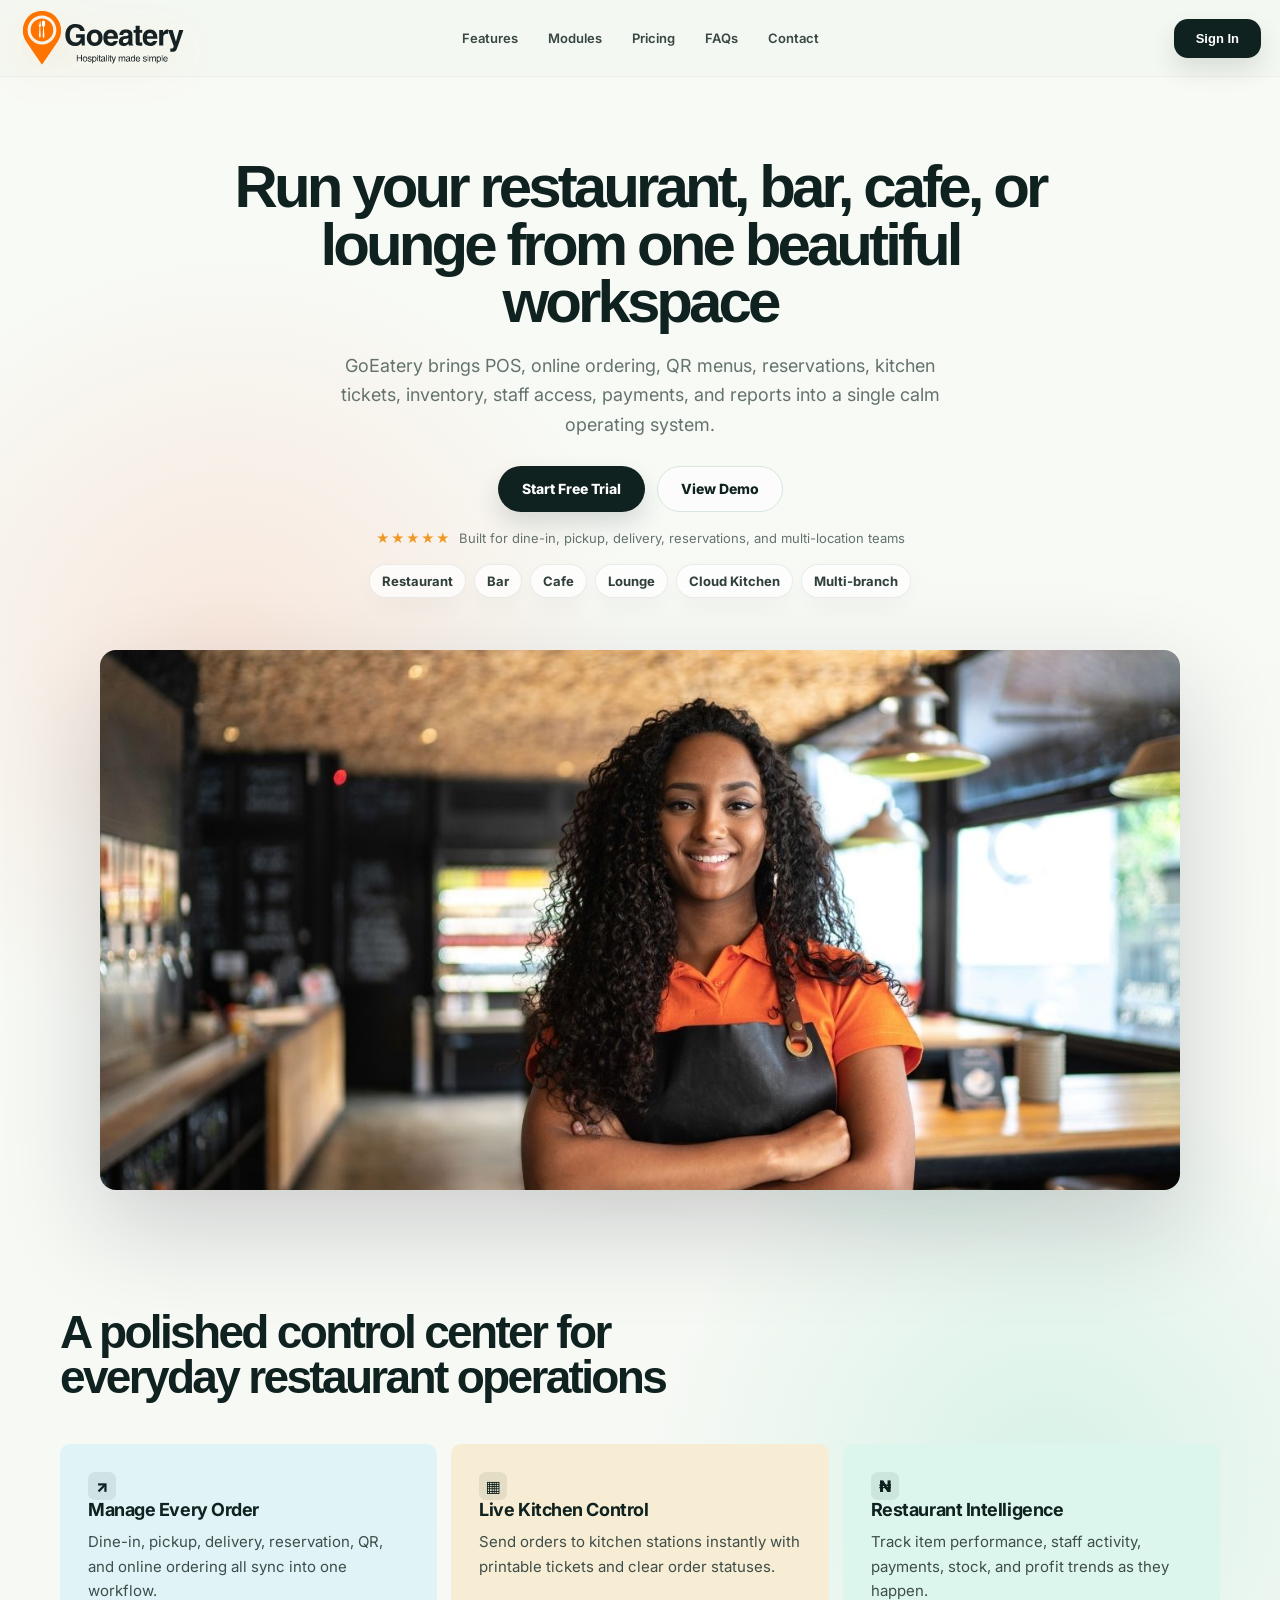
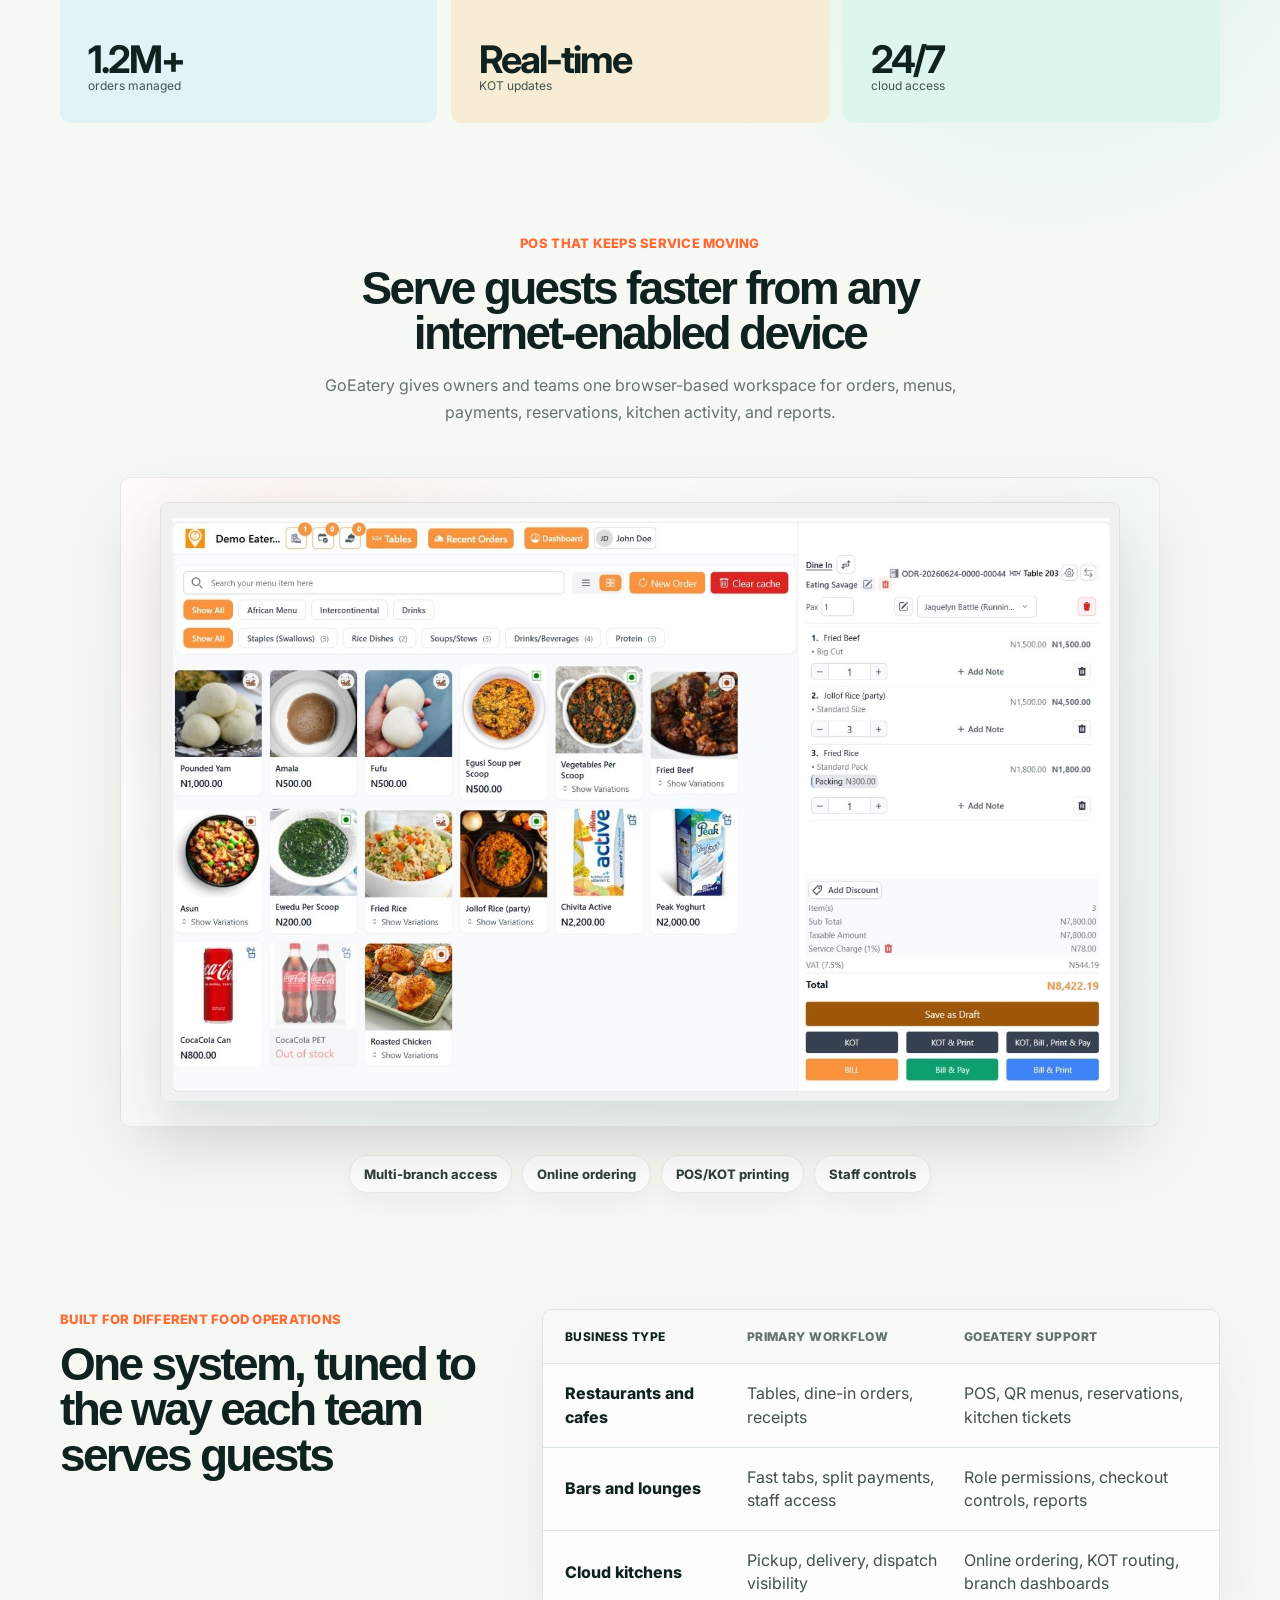
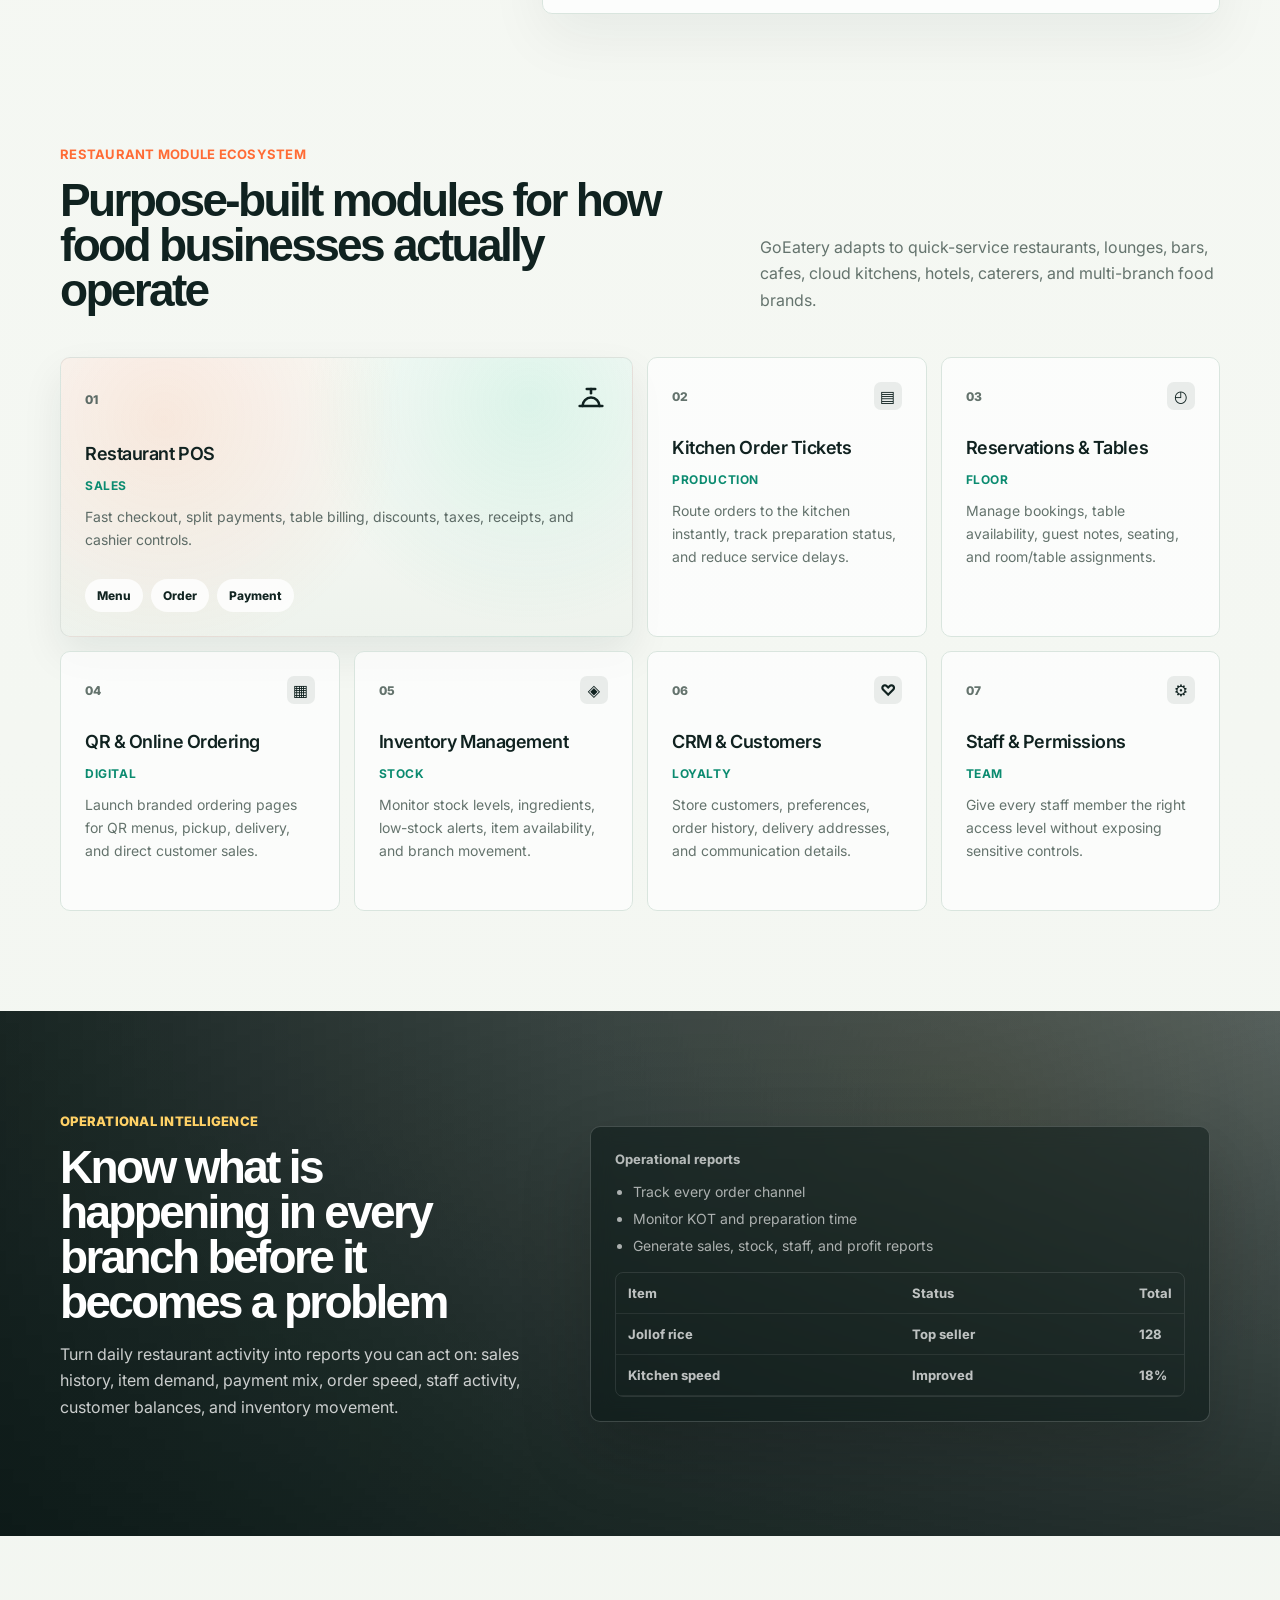
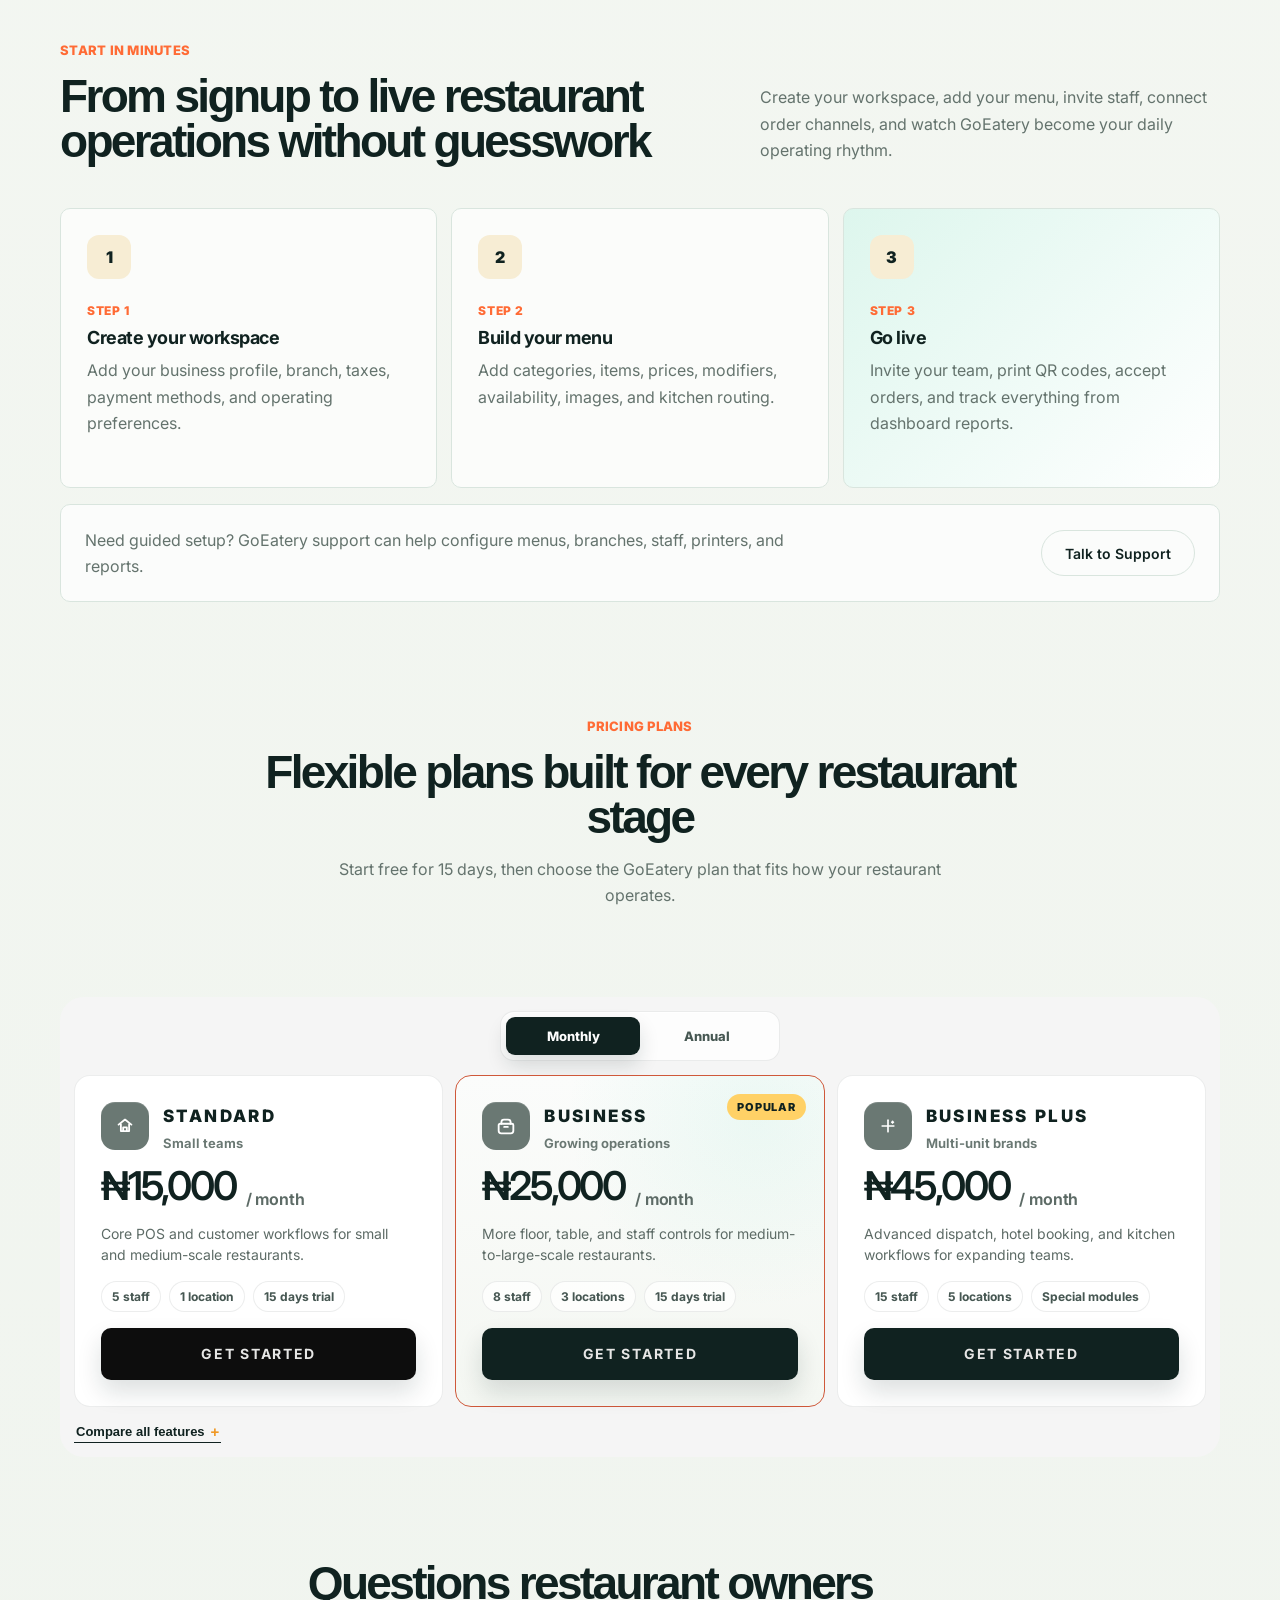
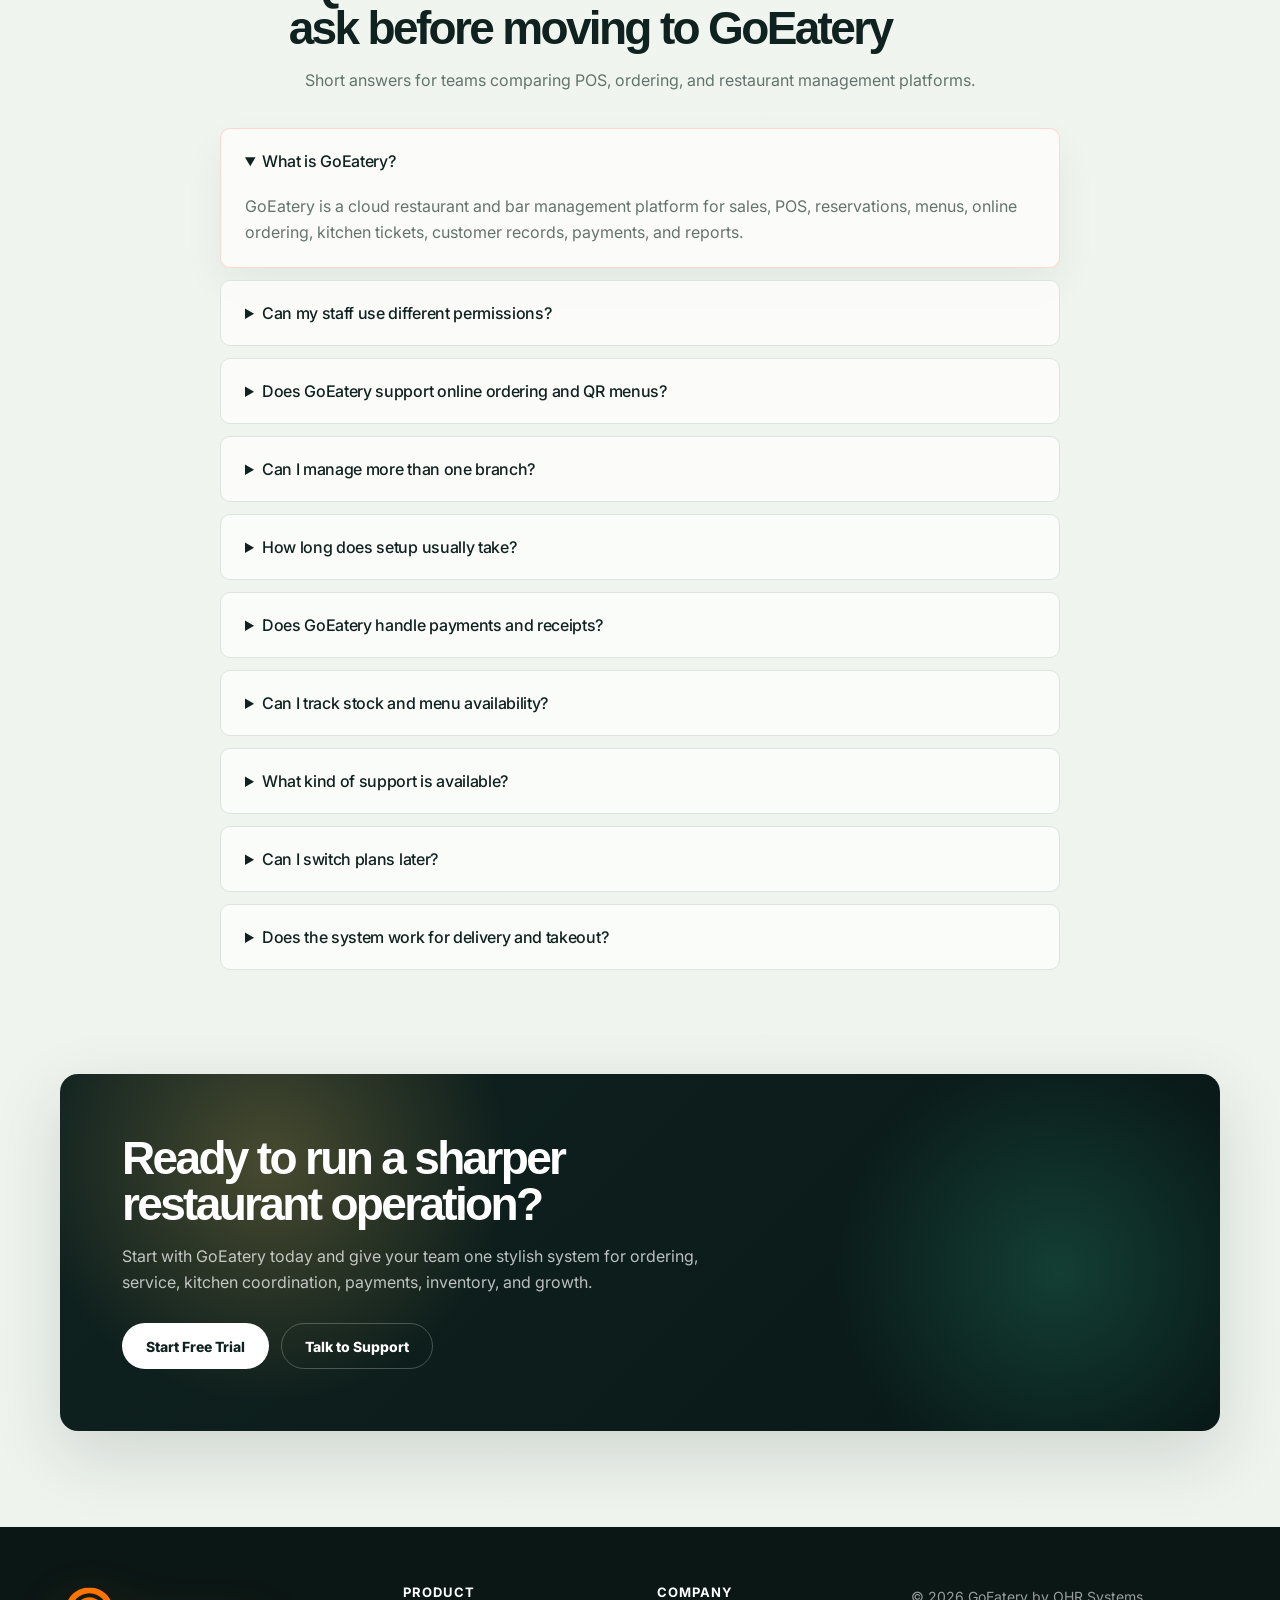
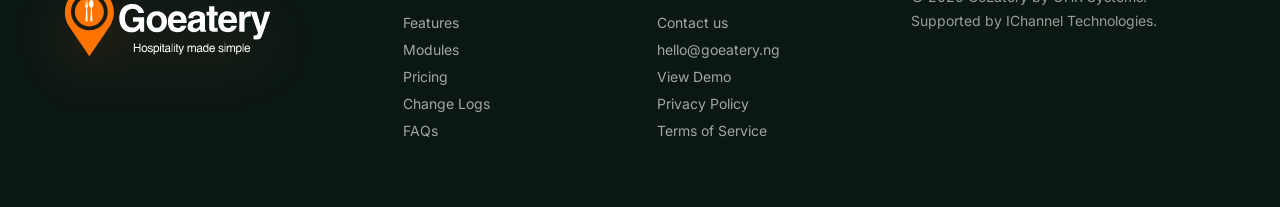
==== index.html @ ea04f767 "Update site URLs for /home deployment" ====
<!doctype html>
<html lang="en">
  <head>
    <meta charset="UTF-8" />
    <meta name="viewport" content="width=device-width, initial-scale=1.0" />
    <title>GoEatery - Restaurant POS, Orders, Reservations & Reports</title>
    <meta
      name="description"
      content="GoEatery is an all-in-one cloud platform for restaurants, bars, cafes, lounges, and food businesses. Manage POS, orders, menus, reservations, kitchen tickets, inventory, staff, payments, and reports."
    />
    <meta name="robots" content="index, follow, max-image-preview:large" />
    <meta name="author" content="GoEatery" />
    <meta
      name="keywords"
      content="restaurant POS Nigeria, restaurant management software, cafe POS, bar POS, QR menu, kitchen order tickets, restaurant inventory, GoEatery"
    />
    <link rel="canonical" href="https://goeatery.ng/home/" />
    <meta name="theme-color" content="#102220" />
    <meta property="og:type" content="website" />
    <meta property="og:site_name" content="GoEatery" />
    <meta property="og:title" content="GoEatery - Restaurant POS, Orders, Reservations & Reports" />
    <meta
      property="og:description"
      content="Run POS, online ordering, QR menus, reservations, kitchen tickets, inventory, staff, payments, and reports from one GoEatery workspace."
    />
    <meta property="og:url" content="https://goeatery.ng/home/" />
    <meta property="og:image" content="https://goeatery.ng/home/assets/goeat-hero.jpg" />
    <meta property="og:image:secure_url" content="https://goeatery.ng/home/assets/goeat-hero.jpg" />
    <meta property="og:image:width" content="1320" />
    <meta property="og:image:height" content="820" />
    <meta property="og:image:alt" content="Restaurant operator standing in a cafe using GoEatery" />
    <meta property="og:locale" content="en_NG" />
    <meta name="twitter:card" content="summary_large_image" />
    <meta name="twitter:title" content="GoEatery - Restaurant POS, Orders, Reservations & Reports" />
    <meta
      name="twitter:description"
      content="A cloud restaurant operating system for POS, QR ordering, reservations, kitchen tickets, inventory, staff, payments, and reporting."
    />
    <meta name="twitter:image" content="https://goeatery.ng/home/assets/goeat-hero.jpg" />
    <meta name="twitter:image:alt" content="Restaurant operator standing in a cafe using GoEatery" />
    <link rel="icon" type="image/png" href="assets/goeatery-favicon.png" />
    <link rel="apple-touch-icon" href="assets/goeatery-favicon.png" />
    <link rel="preconnect" href="https://fonts.googleapis.com" />
    <link rel="preconnect" href="https://fonts.gstatic.com" crossorigin />
    <link
      href="https://fonts.googleapis.com/css2?family=Inter:wght@400;500;600;700;800;900&display=swap"
      rel="stylesheet"
    />
    <link rel="stylesheet" href="styles.css?v=20260626" />
    <script type="application/ld+json">
      {
        "@context": "https://schema.org",
        "@type": "SoftwareApplication",
        "name": "GoEatery",
        "applicationCategory": "BusinessApplication",
        "operatingSystem": "Web",
        "url": "https://goeatery.ng/home/",
        "image": "https://goeatery.ng/home/assets/goeat-hero.jpg",
        "description": "GoEatery is a cloud restaurant management platform for POS, online ordering, QR menus, reservations, kitchen tickets, inventory, staff access, payments, and reports.",
        "brand": {
          "@type": "Brand",
          "name": "GoEatery"
        },
        "publisher": {
          "@type": "Organization",
          "name": "GoEatery by OHR Systems",
          "url": "https://goeatery.ng/home/",
          "logo": "https://goeatery.ng/home/assets/goeatery-logo-black.svg"
        },
        "offers": {
          "@type": "AggregateOffer",
          "priceCurrency": "NGN",
          "lowPrice": "15000",
          "highPrice": "45000",
          "offerCount": "3",
          "availability": "https://schema.org/InStock"
        },
        "audience": {
          "@type": "BusinessAudience",
          "audienceType": "Restaurants, bars, cafes, lounges, cloud kitchens, hotels, and food businesses"
        }
      }
    </script>
  </head>
  <body>
    <header class="site-header" data-nav>
      <div class="site-header-inner section-shell">
        <a class="brand brand-header" href="#top" aria-label="GoEatery home">
          <img class="brand-logo" src="assets/goeatery-logo-black.svg" alt="GoEatery - Hospitality made simple" decoding="async" fetchpriority="high" />
        </a>
        <button class="menu-toggle" type="button" aria-label="Open navigation" aria-expanded="false">
          <span></span>
          <span></span>
        </button>
        <nav class="nav-links" aria-label="Primary navigation">
          <a href="#features">Features</a>
          <a href="#modules">Modules</a>
          <a href="#pricing">Pricing</a>
          <a href="#faq">FAQs</a>
          <a href="#contact">Contact</a>
        </nav>
        <a class="header-cta header-cta-signin" href="https://goeatery.ng/signin">Sign In</a>
      </div>
    </header>

    <main id="top">
      <section class="hero section-shell">
        <div class="hero-copy">
          <h1>Run your restaurant, bar, cafe, or lounge from one beautiful workspace</h1>
          <p>
            GoEatery brings POS, online ordering, QR menus, reservations, kitchen tickets,
            inventory, staff access, payments, and reports into a single calm operating system.
          </p>
          <div class="hero-actions" aria-label="Hero actions">
            <a class="button button-dark" href="#pricing">Start Free Trial</a>
            <a class="button button-soft" href="https://demo.goeatery.ng">View Demo</a>
          </div>
          <div class="hero-rating" aria-label="GoEatery highlights">
            <span class="stars">★★★★★</span>
            <span>Built for dine-in, pickup, delivery, reservations, and multi-location teams</span>
          </div>
          <div class="audience-strip" aria-label="GoEatery is built for">
            <span>Restaurant</span>
            <span>Bar</span>
            <span>Cafe</span>
            <span>Lounge</span>
            <span>Cloud Kitchen</span>
            <span>Multi-branch</span>
          </div>
        </div>

        <figure class="hero-product" aria-label="Restaurant operator in a cafe">
          <img src="assets/goeat-hero.jpg" alt="Restaurant operator standing in a cafe" loading="eager" decoding="async" fetchpriority="high" />
        </figure>
      </section>

      <section class="proof section-shell" aria-label="GoEatery proof points">
        <div class="proof-heading">
          <h2 class="section-heading">A polished control center for everyday restaurant operations</h2>
        </div>
        <div class="proof-cards">
          <article class="proof-card blue">
            <span class="icon">↗</span>
            <h3>Manage Every Order</h3>
            <p>Dine-in, pickup, delivery, reservation, QR, and online ordering all sync into one workflow.</p>
            <strong>1.2M+</strong>
            <small>orders managed</small>
          </article>
          <article class="proof-card sand">
            <span class="icon">▦</span>
            <h3>Live Kitchen Control</h3>
            <p>Send orders to kitchen stations instantly with printable tickets and clear order statuses.</p>
            <strong>Real-time</strong>
            <small>KOT updates</small>
          </article>
          <article class="proof-card green">
            <span class="icon">₦</span>
            <h3>Restaurant Intelligence</h3>
            <p>Track item performance, staff activity, payments, stock, and profit trends as they happen.</p>
            <strong>24/7</strong>
            <small>cloud access</small>
          </article>
        </div>
      </section>

      <section class="product-showcase section-shell" id="features">
        <div class="showcase-copy">
          <p class="eyebrow">POS that keeps service moving</p>
          <h2 class="section-heading">Serve guests faster from any internet-enabled device</h2>
          <p>
            GoEatery gives owners and teams one browser-based workspace for orders, menus, payments,
            reservations, kitchen activity, and reports.
          </p>
        </div>
        <div class="phone-panel showcase-panel" aria-label="GoEatery POS workspace preview">
          <img
            class="pos-preview-image"
            src="assets/goeat-pos-workspace.jpg"
            alt="GoEatery POS workspace showing menu items, order cart, KOT, billing, and payment actions"
            loading="lazy"
            decoding="async"
          />
        </div>
        <div class="showcase-chips" aria-label="GoEatery POS capabilities">
          <span>Multi-branch access</span>
          <span>Online ordering</span>
          <span>POS/KOT printing</span>
          <span>Staff controls</span>
        </div>
      </section>

      <section class="fit-guide section-shell" aria-label="GoEatery fit guide">
        <div class="fit-guide-copy">
          <p class="eyebrow">Built for different food operations</p>
          <h2 class="section-heading">One system, tuned to the way each team serves guests</h2>
        </div>
        <div class="fit-table" role="table" aria-label="How GoEatery supports food business types">
          <div class="fit-row fit-row-head" role="row">
            <span role="columnheader">Business type</span>
            <span role="columnheader">Primary workflow</span>
            <span role="columnheader">GoEatery support</span>
          </div>
          <div class="fit-row" role="row">
            <span role="cell">Restaurants and cafes</span>
            <span role="cell">Tables, dine-in orders, receipts</span>
            <span role="cell">POS, QR menus, reservations, kitchen tickets</span>
          </div>
          <div class="fit-row" role="row">
            <span role="cell">Bars and lounges</span>
            <span role="cell">Fast tabs, split payments, staff access</span>
            <span role="cell">Role permissions, checkout controls, reports</span>
          </div>
          <div class="fit-row" role="row">
            <span role="cell">Cloud kitchens</span>
            <span role="cell">Pickup, delivery, dispatch visibility</span>
            <span role="cell">Online ordering, KOT routing, branch dashboards</span>
          </div>
        </div>
      </section>

      <section class="modules section-shell" id="modules">
        <div class="modules-head">
          <div>
            <p class="eyebrow">Restaurant module ecosystem</p>
            <h2 class="section-heading">Purpose-built modules for how food businesses actually operate</h2>
          </div>
          <p>
            GoEatery adapts to quick-service restaurants, lounges, bars, cafes, cloud kitchens,
            hotels, caterers, and multi-branch food brands.
          </p>
        </div>
        <div class="module-grid">
          <article class="module-card module-card-featured">
            <div class="module-card-top">
              <span>01</span>
              <svg class="module-icon" aria-hidden="true" viewBox="0 0 24 24">
                <path d="M4 17h16" />
                <path d="M6 17a6 6 0 0 1 12 0" />
                <path d="M12 5v3" />
                <path d="M9 5h6" />
              </svg>
            </div>
            <h3>Restaurant POS</h3>
            <strong>Sales</strong>
            <p>Fast checkout, split payments, table billing, discounts, taxes, receipts, and cashier controls.</p>
            <div class="module-flow" aria-hidden="true">
              <span>Menu</span>
              <span>Order</span>
              <span>Payment</span>
            </div>
          </article>
          <article class="module-card">
            <div class="module-card-top"><span>02</span><span class="module-glyph">▤</span></div>
            <h3>Kitchen Order Tickets</h3>
            <strong>Production</strong>
            <p>Route orders to the kitchen instantly, track preparation status, and reduce service delays.</p>
          </article>
          <article class="module-card">
            <div class="module-card-top"><span>03</span><span class="module-glyph">◴</span></div>
            <h3>Reservations & Tables</h3>
            <strong>Floor</strong>
            <p>Manage bookings, table availability, guest notes, seating, and room/table assignments.</p>
          </article>
          <article class="module-card">
            <div class="module-card-top"><span>04</span><span class="module-glyph">▦</span></div>
            <h3>QR & Online Ordering</h3>
            <strong>Digital</strong>
            <p>Launch branded ordering pages for QR menus, pickup, delivery, and direct customer sales.</p>
          </article>
          <article class="module-card">
            <div class="module-card-top"><span>05</span><span class="module-glyph">◈</span></div>
            <h3>Inventory Management</h3>
            <strong>Stock</strong>
            <p>Monitor stock levels, ingredients, low-stock alerts, item availability, and branch movement.</p>
          </article>
          <article class="module-card">
            <div class="module-card-top"><span>06</span><span class="module-glyph">♡</span></div>
            <h3>CRM & Customers</h3>
            <strong>Loyalty</strong>
            <p>Store customers, preferences, order history, delivery addresses, and communication details.</p>
          </article>
          <article class="module-card">
            <div class="module-card-top"><span>07</span><span class="module-glyph">⚙</span></div>
            <h3>Staff & Permissions</h3>
            <strong>Team</strong>
            <p>Give every staff member the right access level without exposing sensitive controls.</p>
          </article>
        </div>
      </section>

      <section class="dark-band">
        <div class="section-shell dark-inner">
          <div class="dark-copy">
            <p class="eyebrow">Operational intelligence</p>
            <h2 class="section-heading">Know what is happening in every branch before it becomes a problem</h2>
            <p>
              Turn daily restaurant activity into reports you can act on: sales history, item demand,
              payment mix, order speed, staff activity, customer balances, and inventory movement.
            </p>
          </div>
          <div class="dark-panels">
            <article class="dark-card">
              <span>Operational reports</span>
              <ul>
                <li>Track every order channel</li>
                <li>Monitor KOT and preparation time</li>
                <li>Generate sales, stock, staff, and profit reports</li>
              </ul>
              <div class="mini-table" aria-hidden="true">
                <span>Item</span><span>Status</span><span>Total</span>
                <span>Jollof rice</span><span>Top seller</span><span>128</span>
                <span>Kitchen speed</span><span>Improved</span><span>18%</span>
              </div>
            </article>
          </div>
        </div>
      </section>

      <section class="workflow section-shell">
        <div class="workflow-head">
          <div>
            <p class="eyebrow">Start in minutes</p>
            <h2 class="section-heading">From signup to live restaurant operations without guesswork</h2>
          </div>
          <p>
            Create your workspace, add your menu, invite staff, connect order channels, and watch
            GoEatery become your daily operating rhythm.
          </p>
        </div>
        <div class="timeline">
          <article class="timeline-card">
            <div class="timeline-icon" aria-hidden="true">1</div>
            <span>Step 1</span>
            <h3>Create your workspace</h3>
            <p>Add your business profile, branch, taxes, payment methods, and operating preferences.</p>
          </article>
          <article class="timeline-card">
            <div class="timeline-icon" aria-hidden="true">2</div>
            <span>Step 2</span>
            <h3>Build your menu</h3>
            <p>Add categories, items, prices, modifiers, availability, images, and kitchen routing.</p>
          </article>
          <article class="timeline-card timeline-card-support">
            <div class="timeline-icon" aria-hidden="true">3</div>
            <span>Step 3</span>
            <h3>Go live</h3>
            <p>Invite your team, print QR codes, accept orders, and track everything from dashboard reports.</p>
          </article>
        </div>
        <div class="workflow-foot">
          <p>Need guided setup? GoEatery support can help configure menus, branches, staff, printers, and reports.</p>
          <a class="button button-outline workflow-support-link" href="https://wa.me/+2349167717174" target="_blank" rel="noopener">Talk to Support</a>
        </div>
      </section>

      <section class="pricing section-shell" id="pricing">
        <div class="pricing-head">
          <div class="pricing-copy">
            <p class="eyebrow">Pricing plans</p>
            <h2 class="section-heading">Flexible plans built for every restaurant stage</h2>
            <p>Start free for 15 days, then choose the GoEatery plan that fits how your restaurant operates.</p>
          </div>
        </div>
        <div class="pricing-card-table">
          <div class="billing-toggle" role="radiogroup" aria-label="Billing period">
            <button class="billing-toggle-option is-active" type="button" role="radio" aria-checked="true" data-billing-option="monthly">Monthly</button>
            <button class="billing-toggle-option" type="button" role="radio" aria-checked="false" data-billing-option="annual">Annual</button>
          </div>
          <div class="pricing-plan-grid" aria-label="GoEatery plan summaries">
            <article class="pricing-plan-card">
              <div class="plan-title-row">
                <span class="plan-icon plan-icon-standard" aria-hidden="true">
                  <svg viewBox="0 0 24 24" focusable="false">
                    <path d="M5 10.5 12 5l7 5.5" />
                    <path d="M7.5 10v7.5h9V10" />
                    <path d="M10 17.5v-4h4v4" />
                  </svg>
                </span>
                <div>
                  <p class="plan-kicker">Standard</p>
                  <span class="plan-fit">Small teams</span>
                </div>
              </div>
              <strong class="plan-price" data-monthly-price="₦15,000" data-annual-price="₦180,000">₦15,000 <span>/ month</span></strong>
              <p>Core POS and customer workflows for small and medium-scale restaurants.</p>
              <ul class="plan-quick-list">
                <li>5 staff</li>
                <li>1 location</li>
                <li>15 days trial</li>
              </ul>
              <a class="button button-dark button-dark-muted" href="https://goeatery.ng/restaurant-signup">Get Started</a>
            </article>
            <article class="pricing-plan-card pricing-plan-card-featured">
              <span class="plan-badge">Popular</span>
              <div class="plan-title-row">
                <span class="plan-icon plan-icon-business" aria-hidden="true">
                  <svg viewBox="0 0 24 24" focusable="false">
                    <path d="M7 9.5V7.75A2.75 2.75 0 0 1 9.75 5h4.5A2.75 2.75 0 0 1 17 7.75V9.5" />
                    <path d="M5.5 9.5h13a1.5 1.5 0 0 1 1.5 1.5v6.25A2.75 2.75 0 0 1 17.25 20h-10.5A2.75 2.75 0 0 1 4 17.25V11A1.5 1.5 0 0 1 5.5 9.5Z" />
                    <path d="M10 13h4" />
                  </svg>
                </span>
                <div>
                  <p class="plan-kicker">Business</p>
                  <span class="plan-fit">Growing operations</span>
                </div>
              </div>
              <strong class="plan-price" data-monthly-price="₦25,000" data-annual-price="₦300,000">₦25,000 <span>/ month</span></strong>
              <p>More floor, table, and staff controls for medium-to-large-scale restaurants.</p>
              <ul class="plan-quick-list">
                <li>8 staff</li>
                <li>3 locations</li>
                <li>15 days trial</li>
              </ul>
              <a class="button button-dark" href="https://goeatery.ng/restaurant-signup">Get Started</a>
            </article>
            <article class="pricing-plan-card">
              <div class="plan-title-row">
                <span class="plan-icon plan-icon-plus" aria-hidden="true">
                  <svg viewBox="0 0 24 24" focusable="false">
                    <path d="M12 5v14" />
                    <path d="M5 12h14" />
                    <path d="M16.5 7.5h2" />
                    <path d="M17.5 6.5v2" />
                  </svg>
                </span>
                <div>
                  <p class="plan-kicker">Business Plus</p>
                  <span class="plan-fit">Multi-unit brands</span>
                </div>
              </div>
              <strong class="plan-price" data-monthly-price="₦45,000" data-annual-price="₦540,000">₦45,000 <span>/ month</span></strong>
              <p>Advanced dispatch, hotel booking, and kitchen workflows for expanding teams.</p>
              <ul class="plan-quick-list">
                <li>15 staff</li>
                <li>5 locations</li>
                <li>Special modules</li>
              </ul>
              <a class="button button-dark" href="https://goeatery.ng/restaurant-signup">Get Started</a>
            </article>
          </div>

          <details class="pricing-compare">
            <summary>Compare all features</summary>
            <div class="pricing-feature-matrix" role="table" aria-label="GoEatery plan feature comparison">
              <div class="feature-row feature-row-head" role="row">
                <span role="columnheader">Feature</span>
                <span role="columnheader">Standard</span>
                <span role="columnheader">Business</span>
                <span role="columnheader">Business Plus</span>
              </div>
              <div class="feature-row" role="row">
                <span role="rowheader">Menu</span>
                <span class="feature-status is-included" role="cell">Included</span>
                <span class="feature-status is-included" role="cell">Included</span>
                <span class="feature-status is-included" role="cell">Included</span>
              </div>
            <div class="feature-row" role="row">
              <span role="rowheader">Unlimited menu item</span>
              <span class="feature-status is-included" role="cell">Included</span>
              <span class="feature-status is-included" role="cell">Included</span>
              <span class="feature-status is-included" role="cell">Included</span>
            </div>
            <div class="feature-row" role="row">
              <span role="rowheader">Item category</span>
              <span class="feature-status is-included" role="cell">Included</span>
              <span class="feature-status is-included" role="cell">Included</span>
              <span class="feature-status is-included" role="cell">Included</span>
            </div>
            <div class="feature-row" role="row">
              <span role="rowheader">Advanced POS</span>
              <span class="feature-status is-included" role="cell">Included</span>
              <span class="feature-status is-included" role="cell">Included</span>
              <span class="feature-status is-included" role="cell">Included</span>
            </div>
            <div class="feature-row" role="row">
              <span role="rowheader">Area</span>
              <span class="feature-status is-unavailable" role="cell">Not included</span>
              <span class="feature-status is-included" role="cell">Included</span>
              <span class="feature-status is-included" role="cell">Included</span>
            </div>
            <div class="feature-row" role="row">
              <span role="rowheader">Table</span>
              <span class="feature-status is-unavailable" role="cell">Not included</span>
              <span class="feature-status is-included" role="cell">Included</span>
              <span class="feature-status is-included" role="cell">Included</span>
            </div>
            <div class="feature-row" role="row">
              <span role="rowheader">Reservation</span>
              <span class="feature-status is-unavailable" role="cell">Not included</span>
              <span class="feature-status is-included" role="cell">Included</span>
              <span class="feature-status is-included" role="cell">Included</span>
            </div>
            <div class="feature-row" role="row">
              <span role="rowheader">KOT</span>
              <span class="feature-status is-included" role="cell">Included</span>
              <span class="feature-status is-included" role="cell">Included</span>
              <span class="feature-status is-included" role="cell">Included</span>
            </div>
            <div class="feature-row" role="row">
              <span role="rowheader">Unlimited order</span>
              <span class="feature-status is-included" role="cell">Included</span>
              <span class="feature-status is-included" role="cell">Included</span>
              <span class="feature-status is-included" role="cell">Included</span>
            </div>
            <div class="feature-row" role="row">
              <span role="rowheader">Unlimited customer</span>
              <span class="feature-status is-included" role="cell">Included</span>
              <span class="feature-status is-included" role="cell">Included</span>
              <span class="feature-status is-included" role="cell">Included</span>
            </div>
            <div class="feature-row" role="row">
              <span role="rowheader">Staff access</span>
              <span class="feature-status feature-value" role="cell">5 staff</span>
              <span class="feature-status feature-value" role="cell">8 staff</span>
              <span class="feature-status feature-value" role="cell">15 staff</span>
            </div>
            <div class="feature-row" role="row">
              <span role="rowheader">Online payment</span>
              <span class="feature-status is-included" role="cell">Included</span>
              <span class="feature-status is-included" role="cell">Included</span>
              <span class="feature-status is-included" role="cell">Included</span>
            </div>
            <div class="feature-row" role="row">
              <span role="rowheader">Inventory</span>
              <span class="feature-status is-included" role="cell">Included</span>
              <span class="feature-status is-included" role="cell">Included</span>
              <span class="feature-status is-included" role="cell">Included</span>
            </div>
            <div class="feature-row" role="row">
              <span role="rowheader">Report</span>
              <span class="feature-status is-included" role="cell">Included</span>
              <span class="feature-status is-included" role="cell">Included</span>
              <span class="feature-status is-included" role="cell">Included</span>
            </div>
            <div class="feature-row" role="row">
              <span role="rowheader">Dispatcher Module</span>
              <span class="feature-status is-unavailable" role="cell">Not included</span>
              <span class="feature-status is-unavailable" role="cell">Not included</span>
              <span class="feature-status is-included" role="cell">Included</span>
            </div>
            <div class="feature-row" role="row">
              <span role="rowheader">Multiple Kitchens</span>
              <span class="feature-status is-unavailable" role="cell">Not included</span>
              <span class="feature-status is-unavailable" role="cell">Not included</span>
              <span class="feature-status is-included" role="cell">Included</span>
            </div>
            <div class="feature-row" role="row">
              <span role="rowheader">Hotel Bookings</span>
              <span class="feature-status is-unavailable" role="cell">Not included</span>
              <span class="feature-status is-unavailable" role="cell">Not included</span>
              <span class="feature-status is-included" role="cell">Included</span>
            </div>
            <div class="feature-row" role="row">
              <span role="rowheader">Waiter request</span>
              <span class="feature-status is-unavailable" role="cell">Not included</span>
              <span class="feature-status is-included" role="cell">Included</span>
              <span class="feature-status is-included" role="cell">Included</span>
            </div>
            <div class="feature-row" role="row">
              <span role="rowheader">Locations</span>
              <span class="feature-status feature-value" role="cell">1 location</span>
              <span class="feature-status feature-value" role="cell">3 locations</span>
              <span class="feature-status feature-value" role="cell">5 locations</span>
            </div>
              <div class="feature-row" role="row">
                <span role="rowheader">Custom theme settings</span>
                <span class="feature-status is-included" role="cell">Included</span>
                <span class="feature-status is-included" role="cell">Included</span>
                <span class="feature-status is-included" role="cell">Included</span>
              </div>
            </div>
          </details>
        </div>
      </section>

      <section class="faq section-shell" id="faq">
        <div class="section-title">
          <h2 class="section-heading">Questions restaurant owners ask before moving to GoEatery</h2>
          <p>Short answers for teams comparing POS, ordering, and restaurant management platforms.</p>
        </div>
        <div class="faq-list">
          <details open>
            <summary>What is GoEatery?</summary>
            <p>
              GoEatery is a cloud restaurant and bar management platform for sales, POS, reservations,
              menus, online ordering, kitchen tickets, customer records, payments, and reports.
            </p>
          </details>
          <details>
            <summary>Can my staff use different permissions?</summary>
            <p>Yes. Owners can create separate staff logins and assign role-based access for cashiers, managers, kitchen teams, and admins.</p>
          </details>
          <details>
            <summary>Does GoEatery support online ordering and QR menus?</summary>
            <p>Yes. You can create customer-facing ordering pages for QR menus, delivery, pickup, and direct online orders.</p>
          </details>
          <details>
            <summary>Can I manage more than one branch?</summary>
            <p>Yes. Supported plans include multi-location controls for menus, staff, orders, and reporting.</p>
          </details>
          <details>
            <summary>How long does setup usually take?</summary>
            <p>Most teams can get started the same day with menu setup, branch creation, staff roles, and basic printer or ticket settings.</p>
          </details>
          <details>
            <summary>Does GoEatery handle payments and receipts?</summary>
            <p>Yes. You can record cash and card payments, track payment status, and print or share receipts from the checkout flow.</p>
          </details>
          <details>
            <summary>Can I track stock and menu availability?</summary>
            <p>Yes. Inventory tools help you monitor items, hide unavailable products, and keep menus aligned with what is actually in stock.</p>
          </details>
          <details>
            <summary>What kind of support is available?</summary>
            <p>Our team can help with onboarding, configuration, branch setup, and day-to-day support through the usual support channels.</p>
          </details>
          <details>
            <summary>Can I switch plans later?</summary>
            <p>Yes. You can move to a different plan as your team grows or your operational needs change.</p>
          </details>
          <details>
            <summary>Does the system work for delivery and takeout?</summary>
            <p>Yes. GoEatery supports dine-in, takeaway, pickup, and delivery workflows from the same checkout flow.</p>
          </details>
        </div>
      </section>

      <section class="cta-band section-shell" id="contact">
        <h2 class="section-heading">Ready to run a sharper restaurant operation?</h2>
        <p>
          Start with GoEatery today and give your team one stylish system for ordering, service,
          kitchen coordination, payments, inventory, and growth.
        </p>
        <div class="cta-actions">
          <a class="button button-light" href="#pricing">Start Free Trial</a>
          <a class="button button-ghost" href="https://wa.me/2347031010500">Talk to Support</a>
        </div>
      </section>
    </main>

    <footer class="site-footer">
      <div class="footer-grid section-shell">
        <a class="brand brand-footer" href="#top" aria-label="GoEatery home">
          <img class="brand-logo" src="assets/goeatery-logo-white.svg" alt="GoEatery - Hospitality made simple" loading="lazy" decoding="async" />
        </a>
        <div>
          <h3>Product</h3>
          <a href="#features">Features</a>
          <a href="#modules">Modules</a>
          <a href="#pricing">Pricing</a>
          <a href="change-logs.html">Change Logs</a>
          <a href="#faq">FAQs</a>
        </div>
        <div>
          <h3>Company</h3>
          <a href="https://wa.me/2347031010500">Contact us</a>
          <a href="mailto:hello@goeatery.ng">hello@goeatery.ng</a>
          <a href="https://demo.goeatery.ng">View Demo</a>
          <a href="privacy.html">Privacy Policy</a>
          <a href="terms.html">Terms of Service</a>
        </div>
        <p>© 2026 GoEatery by OHR Systems. Supported by IChannel Technologies.</p>
      </div>
    </footer>

    <script src="script.js"></script>
  </body>
</html>
---- styles.css ----
:root {
  --bg: #f4f7f2;
  --paper: #fbfcfb;
  --ink: #102220;
  --muted: #64736d;
  --line: #d9e5de;
  --soft: #eaf4ef;
  --dark: #102220;
  --dark-2: #18312e;
  --blue: #e0f4f7;
  --green: #ddf6ed;
  --sand: #f7edd4;
  --tomato: #ff6b35;
  --orange: #f09824;
  --yellow: #ffd166;
  --mint: #39cfa5;
  --rose: #ffd7d0;
  --accent: #ff6b35;
  --accent-2: #39cfa5;
  --radius: 10px;
  --shadow: 0 24px 70px rgba(16, 34, 32, 0.14);
  --ease-out: cubic-bezier(0.22, 1, 0.36, 1);
  --ease-smooth: cubic-bezier(0.16, 1, 0.3, 1);
  font-family: Inter, ui-sans-serif, system-ui, -apple-system, BlinkMacSystemFont, "Segoe UI", sans-serif;
}

* {
  box-sizing: border-box;
}

html {
  scroll-behavior: smooth;
  scroll-padding-top: 96px;
  overflow-x: hidden;
}

body {
  margin: 0;
  padding-top: 76px;
  overflow-x: hidden;
  color: var(--ink);
  background:
    radial-gradient(circle at 18% 8%, rgba(255, 107, 53, 0.13), transparent 25rem),
    radial-gradient(circle at 82% 18%, rgba(57, 207, 165, 0.16), transparent 25rem),
    linear-gradient(180deg, #f8faf6 0%, var(--bg) 48%, #eef3ed 100%);
  letter-spacing: 0;
  text-rendering: optimizeLegibility;
}

body::before {
  position: fixed;
  inset: 0;
  z-index: -1;
  content: "";
  pointer-events: none;
  opacity: 0.34;
  background-image: radial-gradient(rgba(16, 34, 32, 0.12) 0.6px, transparent 0.6px);
  background-size: 16px 16px;
  mask-image: linear-gradient(to bottom, black 0, transparent 54%);
}

.scroll-progress {
  position: fixed;
  top: 0;
  right: 0;
  left: 0;
  z-index: 140;
  height: 3px;
  background: linear-gradient(90deg, var(--accent), var(--yellow), var(--accent-2));
  box-shadow: 0 0 18px rgba(255, 107, 53, 0.32);
  pointer-events: none;
  transform: scaleX(0);
  transform-origin: left center;
}

.scroll-top {
  position: fixed;
  right: 22px;
  bottom: 22px;
  z-index: 90;
  min-width: 54px;
  min-height: 46px;
  padding: 0 16px;
  color: #fff;
  border: 1px solid rgba(255, 255, 255, 0.12);
  border-radius: 999px;
  background: var(--ink);
  box-shadow: 0 18px 44px rgba(16, 34, 32, 0.18);
  cursor: pointer;
  font-size: 13px;
  font-weight: 780;
  opacity: 0;
  pointer-events: none;
  transform: translateY(12px);
  transition: opacity 180ms ease, transform 180ms var(--ease-out), background 180ms ease;
}

.scroll-top.is-visible {
  opacity: 1;
  pointer-events: auto;
  transform: translateY(0);
}

.scroll-top:hover {
  background: var(--dark-2);
}

.scroll-top:focus-visible {
  outline: 2px solid var(--accent);
  outline-offset: 3px;
}

a {
  color: inherit;
  text-decoration: none;
}

button,
a {
  -webkit-tap-highlight-color: transparent;
}

button {
  font: inherit;
}

.section-shell {
  width: min(1160px, calc(100% - 44px));
  margin: 0 auto;
}

.site-header {
  position: fixed;
  top: 0;
  right: 0;
  left: 0;
  z-index: 100;
  width: 100%;
  padding: 0;
  background: transparent;
  transition: padding 260ms var(--ease-out);
}

.site-header.is-scrolled {
  padding: 10px 0 0;
}

.site-header-inner {
  display: grid;
  grid-template-columns: 1fr auto 1fr;
  align-items: center;
  width: 100%;
  max-width: none;
  min-height: 76px;
  padding: 0 18px;
  border: 1px solid transparent;
  border-radius: 0;
  background: rgba(244, 247, 242, 0.86);
  backdrop-filter: blur(18px);
  box-shadow: 0 1px 0 rgba(16, 34, 32, 0.05);
  transition:
    width 260ms var(--ease-out),
    min-height 260ms var(--ease-out),
    border-color 260ms ease,
    border-radius 260ms var(--ease-out),
    background 260ms var(--ease-out),
    box-shadow 260ms var(--ease-out);
}

.site-header.is-scrolled .site-header-inner {
  width: 100%;
  min-height: 62px;
  border-color: rgba(16, 34, 32, 0.08);
  border-radius: 0;
  background: rgba(251, 252, 251, 0.94);
  box-shadow: 0 18px 48px rgba(16, 34, 32, 0.13);
}

.site-header.is-scrolled .brand-logo {
  width: 150px;
}

.site-header.is-scrolled .nav-links {
  gap: 24px;
}

.site-header.is-scrolled .header-cta {
  padding: 10px 19px;
}

.brand {
  display: inline-block;
  width: fit-content;
  line-height: 0;
}

.brand-logo {
  display: block;
  width: 172px;
  height: auto;
  transition: width 260ms var(--ease-out);
}

.brand-header .brand-logo {
  filter: drop-shadow(0 12px 22px rgba(255, 115, 0, 0.12));
}

.nav-links {
  display: flex;
  align-items: center;
  gap: 30px;
  color: #394844;
  font-size: 13px;
  font-weight: 620;
}

.nav-links a {
  position: relative;
  transition: color 180ms ease;
}

.nav-links a::after {
  position: absolute;
  right: 0;
  bottom: -8px;
  left: 0;
  height: 2px;
  content: "";
  border-radius: 999px;
  background: var(--accent);
  transform: scaleX(0);
  transform-origin: center;
  transition: transform 220ms var(--ease-out);
}

.nav-links a:hover {
  color: var(--accent);
}

.nav-links a:hover::after {
  transform: scaleX(1);
}

.header-cta {
  justify-self: end;
  padding: 12px 22px;
  color: #fff;
  border-radius: 999px;
  background: var(--ink);
  box-shadow: 0 12px 24px rgba(16, 34, 32, 0.12);
  font-size: 13px;
  font-weight: 780;
  transition: transform 180ms var(--ease-out), box-shadow 180ms var(--ease-out), background 180ms ease;
}

.header-cta-signin {
  border-radius: 14px;
  font-family: "Inter Variable", Arial, sans-serif;
}

.header-cta:hover {
  background: var(--dark-2);
  box-shadow: 0 18px 34px rgba(16, 34, 32, 0.18);
  transform: translateY(-2px);
}

.menu-toggle {
  display: none;
  width: 42px;
  height: 38px;
  border: 1px solid var(--line);
  border-radius: 999px;
  background: transparent;
}

.menu-toggle span {
  display: block;
  width: 16px;
  height: 1.5px;
  margin: 4px auto;
  background: var(--ink);
}

.hero {
  display: grid;
  gap: 52px;
  padding: 82px 0 98px;
}

.hero-copy {
  width: min(990px, 100%);
  max-width: 990px;
  margin: 0 auto;
  text-align: center;
}

h1,
h2,
h3,
p {
  margin-top: 0;
}

h1 {
  max-width: 880px;
  margin: 0 auto 20px;
  font-family: "Inter Variable", Arial, sans-serif;
  font-size: clamp(44px, 6vw, 60px);
  font-weight: 600;
  line-height: 0.96;
  letter-spacing: -0.065em;
}

.section-heading {
  margin-bottom: 16px;
  font-family: "Inter Variable", Arial, sans-serif;
  font-size: clamp(30px, 3.6vw, 46px);
  font-weight: 600;
  line-height: 0.98;
  letter-spacing: -0.058em;
}

h3 {
  margin-bottom: 10px;
  font-size: 18px;
  line-height: 1.1;
  letter-spacing: -0.025em;
}

p {
  color: var(--muted);
  font-size: 16px;
  line-height: 1.65;
}

.hero-copy p {
  max-width: 650px;
  margin: 0 auto 26px;
  font-size: 18px;
}

.hero-actions,
.cta-actions {
  display: flex;
  flex-wrap: wrap;
  justify-content: center;
  gap: 12px;
}

.button {
  display: inline-flex;
  min-height: 46px;
  align-items: center;
  justify-content: center;
  padding: 0 23px;
  border: 1px solid transparent;
  border-radius: 999px;
  font-size: 14px;
  font-weight: 780;
  transition: transform 180ms var(--ease-out), box-shadow 180ms var(--ease-out), background 180ms ease, border-color 180ms ease;
}

.button:hover {
  transform: translateY(-2px);
}

.button-dark {
  color: #fff;
  background: var(--ink);
  box-shadow: 0 12px 25px rgba(16, 34, 32, 0.14);
}

.button-dark:hover {
  background: var(--dark-2);
  box-shadow: 0 18px 34px rgba(16, 34, 32, 0.18);
}

.button-dark-muted {
  background: #0d0d0d;
}

.button-dark-muted:hover {
  background: #000;
}

.button-soft,
.button-outline {
  color: var(--ink);
  border-color: var(--line);
  background: var(--paper);
}

.button-soft:hover,
.button-outline:hover {
  border-color: rgba(255, 107, 53, 0.28);
  box-shadow: 0 16px 34px rgba(16, 34, 32, 0.08);
}

.button-light {
  color: var(--ink);
  background: #fff;
}

.button-ghost {
  color: #fff;
  border-color: rgba(255, 255, 255, 0.24);
}

.hero-rating {
  display: flex;
  flex-wrap: wrap;
  align-items: center;
  justify-content: center;
  gap: 8px;
  margin-top: 18px;
  color: var(--muted);
  font-size: 13px;
}

.audience-strip {
  display: flex;
  flex-wrap: wrap;
  justify-content: center;
  gap: 8px;
  max-width: 720px;
  margin: 18px auto 0;
}

.audience-strip span {
  padding: 8px 12px;
  color: #31403c;
  border: 1px solid rgba(16, 34, 32, 0.08);
  border-radius: 999px;
  background: rgba(255, 255, 255, 0.72);
  box-shadow: 0 12px 26px rgba(16, 34, 32, 0.04);
  font-size: 13px;
  font-weight: 720;
}

.stars {
  color: var(--orange);
  letter-spacing: 1px;
}

.hero-product {
  position: relative;
  width: min(1080px, 100%);
  margin: 0 auto;
  transform: none;
}

.hero-product img {
  display: block;
  width: 100%;
  max-height: 540px;
  aspect-ratio: 16 / 8.4;
  object-fit: cover;
  object-position: center 42%;
  border-radius: 16px;
  box-shadow: 0 38px 100px rgba(14, 20, 34, 0.18);
}

.hero-product::before {
  position: absolute;
  inset: 10% 6% -8%;
  z-index: -1;
  content: "";
  border-radius: 34px;
  background:
    radial-gradient(circle at 20% 30%, rgba(255, 107, 53, 0.18), transparent 28%),
    radial-gradient(circle at 78% 52%, rgba(57, 207, 165, 0.22), transparent 34%),
    radial-gradient(circle at 50% 35%, rgba(16, 34, 32, 0.16), transparent 58%);
  filter: blur(26px);
}

.dashboard-shell {
  display: grid;
  grid-template-columns: 188px 1fr;
  overflow: hidden;
  min-height: 650px;
  border: 1px solid rgba(8, 27, 55, 0.12);
  border-radius: 16px;
  background: #fff;
  box-shadow: 0 38px 100px rgba(14, 20, 34, 0.18);
}

.mock-sidebar {
  display: grid;
  align-content: start;
  gap: 7px;
  padding: 25px 18px;
  color: #fff;
  background:
    radial-gradient(circle at 16% 8%, rgba(255, 209, 102, 0.16), transparent 9rem),
    linear-gradient(180deg, #08283f, #061b2e 54%, #041326);
}

.sidebar-logo {
  display: flex;
  gap: 9px;
  align-items: center;
  margin-bottom: 18px;
  font-size: 17px;
  font-weight: 860;
  letter-spacing: -0.04em;
}

.mock-sidebar span:not(.brand-mark) {
  padding: 11px 13px;
  color: rgba(255, 255, 255, 0.68);
  border-radius: 7px;
  font-size: 13px;
  font-weight: 640;
}

.mock-sidebar .selected {
  color: #071827;
  background: linear-gradient(135deg, var(--yellow), var(--orange));
  font-weight: 820;
}

.mock-main {
  padding: 24px;
}

.mock-topbar {
  display: flex;
  justify-content: space-between;
  gap: 20px;
  align-items: center;
  margin-bottom: 22px;
  color: #33413d;
}

.mock-topbar strong {
  font-size: 16px;
  letter-spacing: -0.02em;
}

.mock-topbar div {
  display: flex;
  gap: 10px;
}

.mock-topbar button {
  min-height: 42px;
  padding: 0 18px;
  color: #4f605c;
  border: 1px solid var(--line);
  border-radius: 8px;
  background: #fff;
  font-size: 13px;
}

.metric-row {
  display: grid;
  grid-template-columns: repeat(4, 1fr);
  gap: 12px;
  margin-bottom: 18px;
}

.metric-row article,
.chart-card,
.summary-card {
  border: 1px solid var(--line);
  border-radius: 10px;
  background: #fff;
  box-shadow: 0 18px 42px rgba(16, 34, 32, 0.04);
}

.metric-row article {
  min-height: 150px;
  padding: 18px;
}

.metric-icon {
  display: grid;
  width: 38px;
  height: 38px;
  place-items: center;
  margin-bottom: 17px;
  border-radius: 999px;
  color: #0d1c1a;
  font-size: 12px;
  font-weight: 850;
}

.metric-icon.tomato { background: var(--rose); }
.metric-icon.yellow { background: var(--yellow); }
.metric-icon.mint { background: var(--green); }
.metric-icon.rose { background: #f7dfef; }

small,
.metric-row small {
  display: block;
  color: var(--muted);
  font-size: 12px;
  line-height: 1.4;
}

.metric-row strong {
  display: block;
  margin-top: 9px;
  font-size: 24px;
  letter-spacing: -0.04em;
}

.metric-row em {
  display: block;
  margin-top: 13px;
  color: #0aa56f;
  font-size: 12px;
  font-style: normal;
  font-weight: 720;
}

.dashboard-lower {
  display: grid;
  grid-template-columns: minmax(0, 1.5fr) minmax(300px, 0.75fr);
  gap: 16px;
}

.chart-card,
.summary-card {
  padding: 20px;
}

.panel-head {
  display: flex;
  justify-content: space-between;
  gap: 16px;
  align-items: center;
  margin-bottom: 18px;
}

.panel-head h2,
.summary-card h2 {
  margin: 0;
  font-family: "Inter Variable", Arial, sans-serif;
  font-size: 18px;
  font-weight: 600;
  letter-spacing: -0.035em;
}

.panel-head span {
  color: var(--muted);
  font-size: 12px;
  font-weight: 700;
}

.chart-bars {
  display: flex;
  align-items: end;
  gap: 13px;
  height: 190px;
  padding: 20px;
  border-radius: 8px;
  background:
    linear-gradient(rgba(16, 34, 32, 0.055) 1px, transparent 1px),
    #fbfcfb;
  background-size: 100% 42px;
}

.chart-bars i {
  flex: 1;
  height: var(--h);
  min-height: 28px;
  border-radius: 999px 999px 4px 4px;
  background: linear-gradient(180deg, var(--tomato), var(--yellow));
  box-shadow: 0 12px 24px rgba(255, 107, 53, 0.18);
}

.order-table {
  display: grid;
  gap: 8px;
  margin-top: 18px;
}

.order-table div {
  display: grid;
  grid-template-columns: 1fr auto auto;
  gap: 14px;
  align-items: center;
  min-height: 42px;
  padding: 0 14px;
  border-radius: 7px;
  background: #f7f9f6;
  color: #53635f;
  font-size: 13px;
  font-weight: 650;
}

.order-table em {
  width: fit-content;
  padding: 5px 10px;
  border-radius: 999px;
  font-size: 11px;
  font-style: normal;
}

.done { color: #0a8b62; background: rgba(57, 207, 165, 0.16); }
.pending { color: #c44d2a; background: rgba(255, 107, 53, 0.14); }
.ready { color: #9a6b0c; background: rgba(255, 209, 102, 0.24); }

.summary-card {
  display: grid;
  align-content: start;
  gap: 18px;
}

.summary-line {
  display: grid;
  grid-template-columns: 38px 1fr auto;
  gap: 12px;
  align-items: center;
  padding-bottom: 18px;
  border-bottom: 1px solid var(--line);
}

.summary-line p {
  margin: 0;
}

.summary-line strong,
.summary-line small {
  display: block;
}

.summary-line b {
  color: #65756f;
  font-size: 12px;
}

.summary-card a {
  color: #0b7f67;
  font-size: 13px;
  font-weight: 820;
}

.proof {
  padding: 22px 0 92px;
}

.proof-heading,
.modules-head,
.workflow-head,
.pricing-head {
  display: flex;
  align-items: end;
  justify-content: space-between;
  gap: 28px;
  margin-bottom: 28px;
}

.proof-heading .section-heading,
.modules-head .section-heading,
.workflow-head .section-heading,
.pricing-head .section-heading,
.split-copy .section-heading,
.dark-copy .section-heading,
.section-title .section-heading,
.cta-band .section-heading {
  max-width: 620px;
}

.proof-heading p,
.modules-head p,
.workflow-head p,
.pricing-head p {
  max-width: 460px;
}

.modules-head .eyebrow {
  font-weight: 700;
}

.proof-cards {
  display: grid;
  grid-template-columns: repeat(3, 1fr);
  gap: 14px;
}

.proof-card {
  min-height: 270px;
  padding: 28px;
  border-radius: var(--radius);
  transition: transform 220ms var(--ease-out), box-shadow 220ms var(--ease-out);
}

.proof-card:hover,
.module-card:hover,
.timeline-card:hover {
  box-shadow: 0 24px 52px rgba(16, 34, 32, 0.08);
  transform: translateY(-4px);
}

.proof-card.blue { background: var(--blue); }
.proof-card.sand { background: var(--sand); }
.proof-card.green { background: var(--green); }

.icon,
.module-glyph {
  display: inline-grid;
  width: 28px;
  height: 28px;
  place-items: center;
  border-radius: 7px;
  background: rgba(16, 34, 32, 0.08);
  font-weight: 850;
}

.proof-card p {
  min-height: 82px;
  color: #3e4d49;
  font-size: 15px;
}

.proof-card strong {
  display: block;
  margin-top: 28px;
  font-size: 38px;
  line-height: 1;
  letter-spacing: -0.055em;
}

.proof-card small {
  color: #44534f;
}

.split-section {
  display: grid;
  grid-template-columns: 1.2fr 0.8fr;
  gap: 64px;
  align-items: center;
  padding: 18px 0 112px;
}

.product-showcase {
  display: grid;
  justify-items: center;
  gap: 28px;
  padding: 18px 0 104px;
}

.showcase-copy {
  display: grid;
  justify-items: center;
  max-width: 760px;
  text-align: center;
}

.showcase-copy .section-heading {
  max-width: 720px;
}

.showcase-copy p:not(.eyebrow) {
  max-width: 650px;
  margin-bottom: 24px;
}

.showcase-panel {
  width: min(1040px, 100%);
  min-height: auto;
}

.showcase-chips {
  display: flex;
  flex-wrap: wrap;
  justify-content: center;
  gap: 10px;
  max-width: 900px;
}

.showcase-chips span {
  padding: 10px 14px;
  color: #31403c;
  border: 1px solid rgba(16, 34, 32, 0.08);
  border-radius: 999px;
  background: rgba(255, 255, 255, 0.78);
  box-shadow: 0 12px 28px rgba(16, 34, 32, 0.04);
  font-size: 13px;
  font-weight: 760;
}

.fit-guide {
  display: grid;
  grid-template-columns: minmax(0, 0.78fr) minmax(0, 1.22fr);
  gap: 48px;
  align-items: start;
  padding: 12px 0 104px;
}

.fit-guide-copy .section-heading {
  max-width: 520px;
}

.fit-table {
  overflow: hidden;
  border: 1px solid var(--line);
  border-radius: var(--radius);
  background: rgba(255, 255, 255, 0.72);
  box-shadow: 0 24px 60px rgba(16, 34, 32, 0.06);
}

.fit-row {
  display: grid;
  grid-template-columns: 0.82fr 1fr 1.18fr;
  gap: 20px;
  align-items: center;
  min-height: 74px;
  padding: 18px 22px;
  border-top: 1px solid var(--line);
  color: #40504b;
  line-height: 1.45;
}

.fit-row:first-child {
  border-top: 0;
}

.fit-row span:first-child {
  color: var(--ink);
  font-weight: 780;
}

.fit-row-head {
  min-height: auto;
  color: var(--muted);
  background: #f7faf6;
  font-size: 12px;
  font-weight: 830;
  letter-spacing: 0.04em;
  text-transform: uppercase;
}

.phone-panel {
  display: grid;
  min-height: 520px;
  place-items: center;
  padding: 24px;
  border: 1px solid rgba(16, 34, 32, 0.08);
  border-radius: var(--radius);
  background:
    radial-gradient(circle at 18% 14%, rgba(255, 107, 53, 0.08), transparent 18rem),
    linear-gradient(135deg, rgba(255, 255, 255, 0.86), rgba(236, 244, 239, 0.92));
  box-shadow: 0 28px 80px rgba(16, 34, 32, 0.08);
}

.phone-card {
  width: min(370px, 100%);
  min-height: 510px;
  padding: 22px;
  color: #fff;
  border-radius: 10px;
  background: linear-gradient(180deg, #162320, #0c1715);
  box-shadow: 0 30px 60px rgba(0, 0, 0, 0.28);
}

.phone-head {
  display: flex;
  justify-content: space-between;
  gap: 18px;
  align-items: start;
  margin-bottom: 16px;
}

.phone-head span,
.phone-head strong {
  font-weight: 830;
}

.phone-head strong {
  white-space: nowrap;
  font-size: 22px;
  letter-spacing: -0.04em;
}

.phone-head small {
  color: rgba(255, 255, 255, 0.52);
}

.pos-meta {
  display: flex;
  justify-content: space-between;
  margin-bottom: 14px;
  padding: 10px 12px;
  color: rgba(255, 255, 255, 0.62);
  border: 1px solid rgba(255, 255, 255, 0.08);
  border-radius: 7px;
  background: rgba(255, 255, 255, 0.05);
  font-size: 12px;
}

.search-line {
  display: flex;
  min-height: 42px;
  align-items: center;
  margin-bottom: 16px;
  padding: 0 13px;
  color: rgba(255, 255, 255, 0.42);
  border-radius: 7px;
  background: rgba(255, 255, 255, 0.08);
  font-size: 12px;
}

.product-list,
.pos-summary {
  display: grid;
  overflow: hidden;
  border: 1px solid rgba(255, 255, 255, 0.08);
  border-radius: 8px;
  background: rgba(255, 255, 255, 0.035);
}

.product-list span,
.pos-summary span,
.pos-summary strong {
  display: flex;
  justify-content: space-between;
  gap: 18px;
  padding: 12px;
  color: rgba(255, 255, 255, 0.75);
  border-bottom: 1px solid rgba(255, 255, 255, 0.08);
  font-size: 13px;
  font-style: normal;
}

.product-list span:last-child,
.pos-summary strong {
  border-bottom: 0;
}

.product-list i,
.product-list em,
.pos-summary em {
  font-style: normal;
}

.pos-summary {
  margin-top: 14px;
}

.pos-summary strong {
  color: #fff;
}

.payment-row {
  display: grid;
  grid-template-columns: repeat(3, 1fr);
  gap: 8px;
  margin: 16px 0;
}

.payment-row span {
  display: grid;
  min-height: 34px;
  place-items: center;
  color: rgba(255, 255, 255, 0.58);
  border: 1px solid rgba(255, 255, 255, 0.08);
  border-radius: 999px;
  font-size: 12px;
  font-weight: 730;
}

.payment-row .active {
  color: #101f1d;
  background: var(--yellow);
}

.phone-card button {
  width: 100%;
  min-height: 46px;
  color: #102220;
  border: 0;
  border-radius: 999px;
  background: linear-gradient(135deg, var(--yellow), var(--tomato));
  font-weight: 840;
}

.pos-preview-image {
  display: block;
  width: min(100%, 960px);
  aspect-ratio: 16 / 10;
  object-fit: cover;
  object-position: center;
  border: 1px solid rgba(16, 34, 32, 0.1);
  border-radius: 8px;
  box-shadow: 0 24px 58px rgba(16, 34, 32, 0.13);
}

.eyebrow {
  margin-bottom: 12px;
  color: var(--accent);
  font-size: 13px;
  font-weight: 820;
  letter-spacing: 0.02em;
  text-transform: uppercase;
}

.check-list {
  display: grid;
  gap: 14px;
  padding: 0;
  margin: 28px 0;
  list-style: none;
}

.check-list li {
  position: relative;
  padding-left: 30px;
  color: #40504b;
  line-height: 1.55;
}

.check-list li::before {
  position: absolute;
  top: 2px;
  left: 0;
  display: grid;
  width: 20px;
  height: 20px;
  content: "✓";
  place-items: center;
  color: #102220;
  border-radius: 999px;
  background: var(--mint);
  font-size: 12px;
  font-weight: 900;
}

.modules {
  padding: 26px 0 100px;
}

.module-grid {
  display: grid;
  grid-template-columns: repeat(4, 1fr);
  gap: 14px;
}

.module-card {
  min-height: 260px;
  padding: 24px;
  border: 1px solid var(--line);
  border-radius: var(--radius);
  background: rgba(255, 255, 255, 0.66);
  transition: transform 220ms var(--ease-out), box-shadow 220ms var(--ease-out), background 220ms ease;
}

.module-card-featured {
  grid-column: span 2;
  color: var(--ink);
  border-color: rgba(16, 34, 32, 0.08);
  box-shadow: 0 18px 40px rgba(16, 34, 32, 0.08);
  background:
    radial-gradient(circle at 18% 22%, rgba(255, 107, 53, 0.12), transparent 15rem),
    radial-gradient(circle at 82% 16%, rgba(57, 207, 165, 0.14), transparent 14rem),
    linear-gradient(180deg, #f8faf6 0%, var(--bg) 52%, #eef3ed 100%);
}

.module-card-top {
  display: flex;
  justify-content: space-between;
  gap: 16px;
  align-items: center;
  margin-bottom: 28px;
}

.module-card-top > span:first-child {
  color: var(--muted);
  font-size: 12px;
  font-weight: 820;
}

.module-card-featured .module-card-top > span:first-child,
.module-card-featured p {
  color: #5d6b66;
}

.module-icon {
  width: 34px;
  height: 34px;
  fill: none;
  stroke: currentColor;
  stroke-linecap: round;
  stroke-linejoin: round;
  stroke-width: 1.8;
}

.module-card strong {
  display: inline-flex;
  margin-bottom: 12px;
  color: #0b8b70;
  font-size: 12px;
  text-transform: uppercase;
  letter-spacing: 0.05em;
}

.module-card h3 {
  font-weight: 600;
}

.module-card-featured strong {
  color: #0b8b70;
}

.module-card p {
  margin-bottom: 0;
  font-size: 14px;
}

.module-flow {
  display: flex;
  flex-wrap: wrap;
  gap: 8px;
  margin-top: 28px;
}

.module-flow span {
  padding: 9px 12px;
  color: #122522;
  border-radius: 999px;
  background: rgba(255, 255, 255, 0.82);
  font-size: 12px;
  font-weight: 780;
}

.dark-band {
  position: relative;
  isolation: isolate;
  overflow: hidden;
  padding: 100px 0;
  color: #fff;
  background:
    linear-gradient(90deg, rgba(7, 20, 18, 0.9) 0%, rgba(7, 20, 18, 0.72) 46%, rgba(7, 20, 18, 0.56) 100%),
    radial-gradient(circle at 76% 20%, rgba(255, 209, 102, 0.18), transparent 22rem),
    radial-gradient(circle at 22% 80%, rgba(57, 207, 165, 0.14), transparent 20rem),
    url("assets/goeatery-parallax.jpg") center / cover fixed;
}

.dark-band::after {
  position: absolute;
  inset: 0;
  content: "";
  z-index: -1;
  background: linear-gradient(180deg, rgba(7, 20, 18, 0.24), rgba(7, 20, 18, 0.72));
}

.dark-inner {
  position: relative;
  z-index: 1;
  display: grid;
  grid-template-columns: 0.85fr 1.15fr;
  gap: 64px;
  align-items: center;
}

.dark-copy p:not(.eyebrow) {
  color: rgba(255, 255, 255, 0.78);
}

.dark-copy .eyebrow {
  color: var(--yellow);
}

.dark-panels {
  display: grid;
  grid-template-columns: 1fr;
  gap: 14px;
  max-width: 620px;
}

.dark-card {
  min-height: 210px;
  padding: 24px;
  border: 1px solid rgba(255, 255, 255, 0.18);
  border-radius: var(--radius);
  background: rgba(7, 20, 18, 0.5);
  backdrop-filter: blur(10px);
  box-shadow: 0 30px 70px rgba(0, 0, 0, 0.18);
}

.dark-card span {
  display: block;
  margin-bottom: 14px;
  color: rgba(255, 255, 255, 0.68);
  font-size: 13px;
  font-weight: 740;
}

.dark-card strong {
  display: block;
  font-size: 38px;
  letter-spacing: -0.055em;
}

.mini-line {
  height: 80px;
  margin-top: 24px;
  border-radius: 8px;
  background:
    linear-gradient(130deg, transparent 0 22%, rgba(255, 209, 102, 0.8) 23% 26%, transparent 27% 46%, rgba(57, 207, 165, 0.8) 47% 50%, transparent 51%),
    rgba(255, 255, 255, 0.06);
}

.avatar-row {
  display: flex;
  margin: 20px 0;
}

.avatar-row i {
  display: grid;
  width: 40px;
  height: 40px;
  margin-left: -8px;
  place-items: center;
  color: #102220;
  border: 2px solid var(--dark);
  border-radius: 999px;
  background: linear-gradient(135deg, var(--yellow), var(--tomato));
  font-style: normal;
  font-weight: 850;
}

.avatar-row i:first-child {
  margin-left: 0;
}

.dark-card p,
.dark-card li {
  color: rgba(255, 255, 255, 0.64);
  font-size: 14px;
}

.dark-card ul {
  display: grid;
  gap: 10px;
  padding-left: 18px;
}

.mini-table {
  display: grid;
  grid-template-columns: 1fr 0.8fr auto;
  gap: 0;
  overflow: hidden;
  margin-top: 18px;
  border: 1px solid rgba(255, 255, 255, 0.1);
  border-radius: 8px;
}

.mini-table span {
  margin: 0;
  padding: 12px;
  border-bottom: 1px solid rgba(255, 255, 255, 0.08);
  color: rgba(255, 255, 255, 0.72);
}

.workflow {
  padding: 104px 0;
}

.timeline {
  display: grid;
  grid-template-columns: repeat(3, 1fr);
  gap: 14px;
}

.timeline-card {
  min-height: 280px;
  padding: 26px;
  border: 1px solid var(--line);
  border-radius: var(--radius);
  background: rgba(255, 255, 255, 0.66);
  transition: transform 220ms var(--ease-out), box-shadow 220ms var(--ease-out);
}

.timeline-icon {
  display: grid;
  width: 44px;
  height: 44px;
  place-items: center;
  margin-bottom: 24px;
  color: #102220;
  border-radius: 12px;
  background: var(--sand);
  font-weight: 900;
}

.timeline-card > span,
.plan-kicker {
  display: block;
  margin-bottom: 10px;
  color: var(--accent);
  font-size: 12px;
  font-weight: 850;
  letter-spacing: 0.05em;
  text-transform: uppercase;
}

.timeline-card-support {
  background: linear-gradient(135deg, var(--green), #fff);
}

.workflow-foot {
  display: flex;
  justify-content: space-between;
  gap: 24px;
  align-items: center;
  margin-top: 16px;
  padding: 22px 24px;
  border: 1px solid var(--line);
  border-radius: var(--radius);
  background: var(--paper);
}

.workflow-foot p {
  max-width: 720px;
  margin: 0;
}

.workflow-support-link {
  font-weight: 600;
}

.pricing {
  padding: 10px 0 104px;
}

.pricing .pricing-head {
  justify-content: center;
  margin-bottom: 72px;
  text-align: center;
}

.pricing .pricing-copy {
  display: grid;
  justify-items: center;
}

.pricing .section-heading {
  max-width: 760px;
}

.pricing .pricing-copy > p:not(.eyebrow) {
  max-width: 610px;
}

.pricing-main-cta {
  width: auto;
  margin-top: 20px;
  padding-right: 9px;
  gap: 14px;
  color: #f9f8f6;
  font-weight: 700;
  letter-spacing: 0.12em;
  text-transform: uppercase;
}

.pricing-main-cta span {
  display: grid;
  width: 36px;
  height: 36px;
  place-items: center;
  color: #102220;
  border-radius: 999px;
  background: var(--yellow);
  font-size: 18px;
  letter-spacing: 0;
}

.pricing-card-table {
  display: grid;
  gap: 14px;
  padding: 14px;
  border-radius: 24px;
  background: #f5f5f5;
}

.billing-toggle {
  display: inline-grid;
  grid-template-columns: repeat(2, minmax(0, 1fr));
  justify-self: center;
  width: min(100%, 280px);
  padding: 5px;
  border: 1px solid rgba(16, 34, 32, 0.08);
  border-radius: 14px;
  background: rgba(255, 255, 255, 0.74);
  box-shadow: inset 0 1px 0 rgba(255, 255, 255, 0.72);
}

.billing-toggle-option {
  min-height: 38px;
  padding: 0 18px;
  color: #465752;
  border: 0;
  border-radius: 9px;
  background: transparent;
  cursor: pointer;
  font-size: 13px;
  font-weight: 780;
  transition: color 180ms ease, background 180ms ease, box-shadow 180ms ease;
}

.billing-toggle-option.is-active {
  color: #fff;
  background: var(--ink);
  box-shadow: 0 10px 20px rgba(16, 34, 32, 0.14);
}

.billing-toggle-option:focus-visible {
  outline: 2px solid var(--accent);
  outline-offset: 2px;
}

.pricing-plan-grid {
  display: grid;
  grid-template-columns: repeat(3, minmax(0, 1fr));
  gap: 12px;
}

.pricing-plan-card {
  position: relative;
  display: grid;
  grid-template-rows: auto auto 1fr auto auto;
  gap: 16px;
  min-height: 0;
  padding: 26px;
  border: 1px solid rgba(16, 34, 32, 0.08);
  border-radius: 16px;
  background: rgba(255, 255, 255, 0.92);
  transition: transform 220ms var(--ease-out), box-shadow 220ms var(--ease-out), border-color 220ms ease, background 220ms ease;
}

.pricing-plan-card-featured {
  border-color: #cf583a;
  background:
    radial-gradient(circle at 82% 12%, rgba(57, 207, 165, 0.08), transparent 12rem),
    linear-gradient(180deg, var(--paper) 0%, var(--bg) 100%);
}

.pricing-plan-card:hover {
  box-shadow: 0 24px 54px rgba(16, 34, 32, 0.1);
  transform: translateY(-5px);
}

.pricing-plan-card-featured:hover {
  border-color: #b8472d;
  background:
    radial-gradient(circle at 82% 12%, rgba(57, 207, 165, 0.12), transparent 12rem),
    linear-gradient(180deg, #fff 0%, var(--soft) 100%);
  box-shadow: 0 28px 64px rgba(207, 88, 58, 0.18);
}

.plan-badge {
  position: absolute;
  top: 18px;
  right: 18px;
  padding: 6px 10px;
  color: #102220;
  border-radius: 999px;
  background: var(--yellow);
  font-size: 11px;
  font-weight: 850;
  text-transform: uppercase;
  letter-spacing: 0.07em;
}

.plan-title-row {
  display: flex;
  align-items: center;
  gap: 14px;
  margin-bottom: 0;
}

.plan-icon {
  display: grid;
  width: 48px;
  height: 48px;
  place-items: center;
  flex: 0 0 auto;
  color: #fff;
  border-radius: 14px;
  background: #6a7873;
  font-weight: 900;
  box-shadow: inset 0 1px 0 rgba(255, 255, 255, 0.12);
}

.plan-icon svg {
  width: 22px;
  height: 22px;
  fill: none;
  stroke: currentColor;
  stroke-width: 2;
  stroke-linecap: round;
  stroke-linejoin: round;
}

.plan-icon-plus svg {
  width: 20px;
  height: 20px;
}

.pricing-plan-card .plan-kicker {
  margin: 0;
  color: #102220;
  font-size: 17px;
  letter-spacing: 0.14em;
}

.plan-fit {
  display: block;
  margin-top: 5px;
  color: #6a7873;
  font-size: 13px;
  font-weight: 680;
}

.pricing-plan-card > p {
  margin: 0;
  color: #5d6b66;
  font-size: 14px;
  line-height: 1.5;
}

.plan-price {
  display: flex;
  align-items: flex-end;
  gap: 10px;
  margin: 0;
  font-size: clamp(34px, 3.1vw, 46px);
  font-weight: 600;
  line-height: 1;
  letter-spacing: -0.055em;
  white-space: nowrap;
}

.plan-price span {
  color: #5d6b66;
  font-size: 16px;
  font-weight: 650;
  letter-spacing: -0.01em;
  white-space: nowrap;
}

.plan-quick-list {
  display: flex;
  flex-wrap: wrap;
  gap: 8px;
  padding: 0;
  margin: 0;
  list-style: none;
}

.plan-quick-list li {
  padding: 7px 10px;
  color: #465752;
  border: 1px solid rgba(16, 34, 32, 0.08);
  border-radius: 999px;
  background: rgba(255, 255, 255, 0.72);
  font-size: 12px;
  font-weight: 720;
}

.plan-features {
  display: grid;
  gap: 11px;
  padding: 0;
  margin: 0 0 34px;
  list-style: none;
}

.plan-features li {
  display: flex;
  align-items: center;
  gap: 11px;
  color: #5b6964;
  font-size: 14px;
  line-height: 1.35;
}

.plan-features li::before {
  display: grid;
  width: 20px;
  height: 20px;
  content: "✓";
  place-items: center;
  flex: 0 0 auto;
  color: #fff;
  border-radius: 999px;
  background: #050b0a;
  font-size: 11px;
  font-weight: 900;
}

.plan-features li.is-unavailable {
  color: #8b9893;
  text-decoration: line-through;
}

.plan-features li.is-unavailable::before {
  content: "×";
  color: #fff;
  background: #9aa6a1;
}

.pricing-plan-card .button {
  width: 100%;
  min-height: 52px;
  color: #e6e6e5;
  border-radius: 10px;
  font-weight: 700;
  letter-spacing: 0.12em;
  text-transform: uppercase;
}

.pricing-compare {
  display: grid;
  justify-items: center;
  gap: 14px;
}

.pricing-compare summary {
  display: inline-flex;
  align-items: center;
  justify-content: center;
  gap: 6px;
  width: fit-content;
  cursor: pointer;
  color: #102220;
  padding: 3px 2px;
  border-bottom: 1px solid currentColor;
  font-family: "Inter Variable", Arial, sans-serif;
  font-size: 13px;
  font-weight: 600;
  line-height: 1.2;
}

.pricing-compare summary::-webkit-details-marker {
  display: none;
}

.pricing-compare summary::after {
  content: "+";
  color: var(--orange);
  font-size: 15px;
  line-height: 1;
}

.pricing-compare[open] summary {
  color: #102220;
}

.pricing-compare[open] summary::after {
  content: "−";
  color: var(--orange);
}

.pricing-feature-matrix {
  overflow: auto;
  max-height: 560px;
  border: 1px solid rgba(16, 34, 32, 0.08);
  border-radius: 18px;
  background: rgba(255, 255, 255, 0.88);
  box-shadow: 0 20px 50px rgba(16, 34, 32, 0.06);
  scrollbar-color: rgba(16, 34, 32, 0.32) transparent;
  scrollbar-width: thin;
}

.pricing-feature-matrix::-webkit-scrollbar {
  width: 10px;
  height: 10px;
}

.pricing-feature-matrix::-webkit-scrollbar-thumb {
  border: 3px solid transparent;
  border-radius: 999px;
  background: rgba(16, 34, 32, 0.34);
  background-clip: content-box;
}

.feature-row {
  display: grid;
  grid-template-columns: minmax(220px, 1.35fr) repeat(3, minmax(150px, 1fr));
  align-items: center;
  min-width: 820px;
  min-height: 40px;
  border-bottom: 1px solid rgba(16, 34, 32, 0.07);
}

.feature-row:last-child {
  border-bottom: 0;
}

.feature-row:nth-child(even):not(.feature-row-head) {
  background: rgba(234, 244, 239, 0.46);
}

.feature-row > span {
  padding: 10px 18px;
  color: #53635f;
  font-size: 13px;
  line-height: 1.25;
}

.feature-row > span:first-child {
  color: #102220;
  font-weight: 700;
}

.feature-row-head {
  position: sticky;
  top: 0;
  z-index: 1;
  min-height: 48px;
  background: #102220;
}

.feature-row-head > span {
  color: rgba(255, 255, 255, 0.74);
  font-size: 12px;
  font-weight: 820;
  text-transform: uppercase;
  letter-spacing: 0.08em;
}

.feature-row-head > span:first-child {
  color: #fff;
}

.feature-status {
  display: inline-flex;
  align-items: center;
  gap: 8px;
  font-family: "Inter Variable", Arial, sans-serif;
  font-weight: 600;
}

.feature-status::before {
  display: grid;
  width: 18px;
  height: 18px;
  place-items: center;
  flex: 0 0 auto;
  border-radius: 999px;
  font-size: 10px;
  font-weight: 900;
}

.feature-status.is-included::before {
  content: "✓";
  color: #fff;
  background: #050b0a;
}

.feature-status.is-unavailable {
  color: #8b9893;
}

.feature-status.is-unavailable::before {
  content: "×";
  color: #fff;
  background: #9aa6a1;
}

.feature-value::before {
  content: "";
  background: var(--yellow);
  box-shadow: inset 0 0 0 6px #102220;
}

.faq {
  padding: 0 0 104px;
}

.section-title {
  max-width: 720px;
  margin: 0 auto 34px;
  text-align: center;
}

.faq-list {
  max-width: 840px;
  margin: 0 auto;
}

.faq-list details {
  border: 1px solid var(--line);
  border-radius: var(--radius);
  background: rgba(255, 255, 255, 0.7);
  transition: box-shadow 180ms ease, border-color 180ms ease;
}

.faq-list details + details {
  margin-top: 12px;
}

.faq-list details[open] {
  border-color: rgba(255, 107, 53, 0.24);
  box-shadow: 0 18px 40px rgba(16, 34, 32, 0.06);
}

.faq-list summary {
  cursor: pointer;
  padding: 22px 24px;
  font-weight: 500;
  letter-spacing: -0.02em;
}

.faq-list p {
  margin: 0;
  padding: 0 24px 22px;
}

.cta-band {
  margin-bottom: 96px;
  padding: 62px;
  color: #fff;
  border-radius: 18px;
  background:
    radial-gradient(circle at 18% 25%, rgba(255, 209, 102, 0.24), transparent 15rem),
    radial-gradient(circle at 86% 55%, rgba(57, 207, 165, 0.2), transparent 14rem),
    linear-gradient(135deg, #102220, #081816);
  box-shadow: var(--shadow);
}

.cta-band h2 {
  max-width: 720px;
}

.cta-band p {
  max-width: 620px;
  color: rgba(255, 255, 255, 0.72);
}

.cta-band .cta-actions {
  justify-content: flex-start;
  margin-top: 28px;
}

.site-footer {
  padding: 58px 0;
  background: #0b1715;
  color: rgba(255, 255, 255, 0.72);
}

.footer-grid {
  display: grid;
  grid-template-columns: 1.4fr 1fr 1fr 1.4fr;
  gap: 34px;
}

.site-footer .brand {
  color: #fff;
}

.site-footer .brand-logo {
  width: 220px;
  filter: drop-shadow(0 18px 26px rgba(255, 115, 0, 0.2));
}

.site-footer h3 {
  margin: 0 0 14px;
  color: #fff;
  font-size: 13px;
  text-transform: uppercase;
  letter-spacing: 0.08em;
}

.site-footer a:not(.brand) {
  display: block;
  margin-bottom: 10px;
  color: rgba(255, 255, 255, 0.62);
  font-size: 14px;
}

.site-footer p {
  color: rgba(255, 255, 255, 0.58);
  font-size: 14px;
}

.inner-page .site-header {
  background: rgba(248, 250, 246, 0.9);
}

.privacy-hero {
  display: grid;
  grid-template-columns: minmax(0, 1fr) 360px;
  gap: 34px;
  align-items: stretch;
  padding: 88px 0 36px;
}

.privacy-hero-copy {
  padding: 58px;
  color: #fff;
  border-radius: 18px;
  background:
    radial-gradient(circle at 18% 22%, rgba(255, 209, 102, 0.22), transparent 16rem),
    radial-gradient(circle at 88% 62%, rgba(57, 207, 165, 0.16), transparent 15rem),
    linear-gradient(135deg, #102220, #071412);
  box-shadow: var(--shadow);
}

.privacy-hero-copy .eyebrow {
  color: var(--yellow);
}

.privacy-hero-copy h1 {
  max-width: 820px;
  margin: 0 0 22px;
  color: #fff;
  text-align: left;
}

.privacy-hero-copy p {
  max-width: 690px;
  color: rgba(255, 255, 255, 0.76);
}

.privacy-hero-actions {
  display: flex;
  flex-wrap: wrap;
  gap: 12px;
  margin-top: 28px;
}

.privacy-summary {
  display: flex;
  min-height: 100%;
  flex-direction: column;
  justify-content: space-between;
  padding: 34px;
  border: 1px solid rgba(16, 34, 32, 0.08);
  border-radius: 18px;
  background:
    radial-gradient(circle at 80% 10%, rgba(57, 207, 165, 0.16), transparent 12rem),
    rgba(255, 255, 255, 0.82);
  box-shadow: 0 24px 70px rgba(16, 34, 32, 0.08);
}

.privacy-summary span,
.privacy-highlights span {
  color: var(--accent);
  font-size: 12px;
  font-weight: 850;
  text-transform: uppercase;
  letter-spacing: 0.08em;
}

.privacy-summary strong {
  display: block;
  margin: 16px 0 auto;
  font-family: "Inter Variable", Arial, sans-serif;
  font-size: 34px;
  line-height: 1;
  letter-spacing: -0.05em;
}

.privacy-summary p {
  margin: 36px 0 0;
}

.privacy-highlights {
  display: grid;
  grid-template-columns: repeat(3, minmax(0, 1fr));
  gap: 14px;
  padding: 0 0 34px;
}

.privacy-highlights article,
.privacy-policy-grid article {
  border: 1px solid rgba(16, 34, 32, 0.08);
  border-radius: 12px;
  background: rgba(255, 255, 255, 0.76);
  box-shadow: 0 18px 42px rgba(16, 34, 32, 0.05);
}

.privacy-highlights article {
  padding: 26px;
}

.privacy-highlights h2,
.privacy-contact h2 {
  margin: 14px 0 10px;
  font-family: "Inter Variable", Arial, sans-serif;
  font-size: 24px;
  line-height: 1.05;
  letter-spacing: -0.045em;
}

.privacy-highlights p {
  margin: 0;
}

.privacy-policy {
  display: grid;
  grid-template-columns: 0.72fr 1.28fr;
  gap: 34px;
  align-items: start;
  padding: 52px 0 96px;
}

.terms-policy {
  padding-top: 34px;
}

.privacy-policy-intro {
  position: sticky;
  top: 112px;
}

.privacy-policy-intro p:not(.eyebrow) {
  max-width: 360px;
}

.privacy-policy-grid {
  display: grid;
  gap: 14px;
}

.privacy-policy-grid article {
  padding: 28px;
}

.privacy-policy-grid h3 {
  margin-bottom: 12px;
  font-size: 20px;
}

.privacy-policy-grid p {
  margin: 0;
}

.privacy-contact {
  display: flex;
  justify-content: space-between;
  gap: 24px;
  align-items: center;
  margin-bottom: 96px;
  padding: 38px;
  color: #fff;
  border-radius: 18px;
  background:
    radial-gradient(circle at 16% 28%, rgba(255, 209, 102, 0.2), transparent 13rem),
    linear-gradient(135deg, #102220, #071412);
  box-shadow: var(--shadow);
}

.privacy-contact h2,
.privacy-contact p {
  color: #fff;
}

.privacy-contact p {
  max-width: 560px;
  margin-bottom: 0;
  color: rgba(255, 255, 255, 0.72);
}

.change-log-section {
  padding: 88px 0 96px;
}

.change-log-intro {
  display: grid;
  justify-items: center;
  margin-bottom: 30px;
  text-align: center;
}

.change-log-intro .section-heading {
  max-width: 760px;
}

.change-log-intro p:not(.eyebrow) {
  max-width: 620px;
}

.change-log-list {
  position: relative;
  display: grid;
  gap: 18px;
  max-width: 920px;
  margin: 0 auto;
}

.change-log-list::before {
  position: absolute;
  top: 12px;
  bottom: 12px;
  left: 19px;
  width: 2px;
  background: linear-gradient(180deg, rgba(255, 107, 53, 0.3), rgba(16, 34, 32, 0.08));
  content: "";
}

.change-log-card {
  position: relative;
  display: grid;
  grid-template-columns: 160px minmax(0, 1fr);
  gap: 24px;
  margin-left: 46px;
  padding: 22px 24px;
  border: 1px solid rgba(16, 34, 32, 0.08);
  border-radius: 14px;
  background: rgba(255, 255, 255, 0.78);
  box-shadow: 0 18px 42px rgba(16, 34, 32, 0.05);
  cursor: pointer;
  transition: border-color 180ms ease, box-shadow 180ms ease, background 180ms ease;
}

.change-log-card::before {
  position: absolute;
  top: 24px;
  left: -36px;
  width: 14px;
  height: 14px;
  border: 5px solid var(--bg);
  border-radius: 999px;
  background: var(--accent);
  box-shadow: 0 0 0 1px rgba(255, 107, 53, 0.2);
  content: "";
}

.change-log-card::after {
  position: absolute;
  top: 22px;
  right: 24px;
  display: grid;
  width: 32px;
  height: 32px;
  place-items: center;
  color: var(--ink);
  border: 1px solid rgba(16, 34, 32, 0.08);
  border-radius: 999px;
  background: rgba(255, 255, 255, 0.86);
  content: "+";
  font-size: 20px;
  font-weight: 500;
  line-height: 1;
  transition: transform 180ms ease, background 180ms ease;
}

.change-log-card:hover,
.change-log-card:focus-visible {
  border-color: rgba(255, 107, 53, 0.26);
  box-shadow: 0 22px 46px rgba(16, 34, 32, 0.08);
}

.change-log-card:focus-visible {
  outline: 2px solid var(--accent);
  outline-offset: 4px;
}

.change-log-card.is-current {
  border-color: rgba(255, 107, 53, 0.34);
  background:
    radial-gradient(circle at 92% 10%, rgba(57, 207, 165, 0.12), transparent 14rem),
    rgba(255, 255, 255, 0.84);
}

.change-log-card.is-open::after {
  color: #fff;
  background: var(--ink);
  content: "-";
  transform: rotate(180deg);
}

.change-log-meta {
  display: flex;
  flex-direction: column;
  gap: 10px;
  padding-right: 10px;
}

.change-log-meta strong {
  width: fit-content;
  padding: 8px 12px;
  color: #fff;
  border-radius: 999px;
  background: var(--ink);
  font-size: 13px;
  letter-spacing: 0.03em;
}

.change-log-meta span {
  color: var(--muted);
  font-size: 13px;
  font-weight: 700;
}

.change-log-card h3 {
  max-width: calc(100% - 44px);
  margin: 0;
  font-size: 22px;
  line-height: 1.08;
}

.change-log-card ul {
  grid-column: 2;
  display: grid;
  gap: 9px;
  padding: 0;
  max-height: 0;
  margin: 0;
  overflow: hidden;
  list-style: none;
  opacity: 0;
  transition: max-height 260ms var(--ease-out), margin 220ms ease, opacity 180ms ease;
}

.change-log-card.is-open ul {
  max-height: 36rem;
  margin-top: 16px;
  opacity: 1;
}

.change-log-card li {
  position: relative;
  padding-left: 20px;
  color: #5d6b66;
  font-size: 14px;
  line-height: 1.55;
}

.change-log-card li::before {
  position: absolute;
  top: 0.72em;
  left: 0;
  width: 7px;
  height: 7px;
  border-radius: 999px;
  background: var(--accent);
  content: "";
}

.revealable {
  opacity: 0;
  translate: 0 22px;
  transition: opacity 620ms var(--ease-out), translate 620ms var(--ease-out);
  transition-delay: var(--reveal-delay, 0ms);
}

.revealable.is-visible {
  opacity: 1;
  translate: 0 0;
}

@media (prefers-reduced-motion: reduce) {
  html {
    scroll-behavior: auto;
  }

  *,
  *::before,
  *::after {
    animation-duration: 0.01ms !important;
    animation-iteration-count: 1 !important;
    scroll-behavior: auto !important;
    transition-duration: 0.01ms !important;
  }

  .revealable {
    opacity: 1;
    transform: none;
  }
}

@media (max-width: 1180px) {
  .pricing-plan-grid {
    grid-template-columns: 1fr;
  }

  .pricing-plan-card {
    min-height: auto;
  }
}

@media (max-width: 1100px) {
  .dashboard-shell {
    grid-template-columns: 1fr;
  }

  .mock-sidebar {
    display: none;
  }

  .metric-row,
  .module-grid {
    grid-template-columns: repeat(2, 1fr);
  }

  .module-card-featured {
    grid-column: span 2;
  }

  .split-section,
  .fit-guide,
  .dark-inner {
    grid-template-columns: 1fr;
    gap: 52px;
  }

  .product-showcase {
    padding-bottom: 82px;
  }

  .showcase-panel {
    width: 100%;
  }

  .footer-grid {
    grid-template-columns: repeat(2, 1fr);
  }

  .privacy-hero,
  .privacy-policy,
  .change-log-card {
    grid-template-columns: 1fr;
  }

  .privacy-policy-intro {
    position: static;
  }

  .privacy-policy-intro p:not(.eyebrow) {
    max-width: 680px;
  }
}

@media (max-width: 860px) {
  .section-shell {
    width: min(100% - 30px, 1160px);
  }

  .site-header.is-scrolled {
    padding-top: 8px;
  }

  .site-header.is-scrolled .site-header-inner {
    width: 100%;
    min-height: 66px;
    border-radius: 0;
  }

  .site-header-inner {
    grid-template-columns: 1fr auto auto;
  }

  .menu-toggle {
    display: inline-block;
    justify-self: end;
    order: 2;
  }

  .header-cta {
    order: 3;
    margin-left: 8px;
  }

  .brand-logo {
    width: 156px;
  }

  .site-header.is-scrolled .brand-logo {
    width: 144px;
  }

  .nav-links {
    position: fixed;
    top: 76px;
    right: 15px;
    left: 15px;
    display: grid;
    gap: 0;
    padding: 10px;
    border: 1px solid var(--line);
    border-radius: 14px;
    background: rgba(251, 252, 251, 0.98);
    box-shadow: var(--shadow);
    opacity: 0;
    pointer-events: none;
    transform: translateY(-10px);
    transition: opacity 180ms ease, transform 180ms ease;
  }

  .site-header.is-open .nav-links {
    opacity: 1;
    pointer-events: auto;
    transform: translateY(0);
  }

  .nav-links a {
    padding: 14px;
  }

  .nav-links a::after {
    display: none;
  }

  .privacy-hero {
    padding-top: 52px;
  }

  .privacy-hero-copy {
    padding: 42px 28px;
  }

  .privacy-highlights {
    grid-template-columns: 1fr;
  }

  .privacy-contact {
    align-items: flex-start;
    flex-direction: column;
  }

  .change-log-section {
    padding-bottom: 72px;
  }

  .change-log-list::before {
    left: 14px;
  }

  .change-log-card {
    gap: 12px;
    margin-left: 36px;
    padding: 22px 18px;
  }

  .change-log-card ul {
    grid-column: 1;
  }

  .change-log-card::before {
    left: -30px;
  }

  .change-log-card::after {
    top: 18px;
    right: 18px;
  }

  .hero {
    gap: 40px;
    padding: 52px 0 66px;
  }

  h1 {
    font-size: clamp(36px, 9vw, 48px);
    line-height: 1;
    letter-spacing: -0.052em;
  }

  .hero-copy p {
    max-width: 36rem;
    font-size: 16px;
    line-height: 1.72;
  }

  .audience-strip {
    max-width: 520px;
    margin-top: 16px;
  }

  .dashboard-shell {
    min-height: auto;
  }

  .mock-main {
    padding: 16px;
  }

  .mock-topbar,
  .dashboard-lower,
  .proof-heading,
  .modules-head,
  .workflow-head,
  .pricing-head,
  .workflow-foot {
    display: grid;
  }

  .fit-row {
    grid-template-columns: 1fr;
    gap: 6px;
    min-height: auto;
  }

  .fit-row-head {
    display: none;
  }

  .mock-topbar div {
    display: grid;
    grid-template-columns: 1fr 1fr;
  }

  .metric-row,
  .dashboard-lower,
  .proof-cards,
  .module-grid,
  .timeline,
  .dark-panels,
  .footer-grid {
    grid-template-columns: 1fr;
  }

  .module-card-featured {
    grid-column: span 1;
  }

  .chart-bars {
    height: 150px;
  }

  .pricing .pricing-head {
    margin-bottom: 36px;
  }

  .pricing-card-table {
    padding: 8px;
    border-radius: 18px;
  }

  .pricing-plan-card {
    padding: 26px 22px 22px;
  }

  .pricing-plan-card > p {
    min-height: auto;
  }

  .plan-title-row {
    margin-bottom: 22px;
  }

  .plan-price {
    font-size: clamp(36px, 10vw, 46px);
  }

  .split-section,
  .product-showcase,
  .fit-guide,
  .modules,
  .workflow,
  .pricing,
  .faq {
    padding-bottom: 74px;
  }

  .proof {
    padding-bottom: 74px;
  }

  .dark-band {
    padding: 74px 0;
    background-attachment: scroll;
    background-position: center;
  }

  .cta-band {
    padding: 38px 24px;
  }
}

@media (max-width: 520px) {
  .site-header-inner {
    min-height: 70px;
  }

  .brand-logo {
    width: 138px;
  }

  .header-cta {
    padding: 11px 14px;
    font-size: 12px;
  }

  .hero {
    padding-top: 38px;
  }

  h1 {
    font-size: clamp(33px, 10vw, 40px);
    line-height: 1.03;
  }

  .hero-actions,
  .cta-actions {
    flex-direction: column;
    align-items: center;
  }

  .hero-copy p {
    max-width: 34ch;
    padding: 0;
  }

  .button {
    width: 100%;
  }

  .hero-actions .button-dark {
    min-height: 44px;
  }

  .hero-actions .button-soft {
    width: auto;
    min-height: 34px;
    padding: 0 10px;
    border-color: transparent;
    background: transparent;
    box-shadow: none;
  }

  .hero-rating {
    align-items: center;
  }

  .audience-strip {
    gap: 6px;
  }

  .audience-strip span {
    padding: 7px 10px;
    font-size: 12px;
  }

  .hero-product {
    width: calc(100vw - 22px);
  }

  .hero-product img {
    max-height: 360px;
    aspect-ratio: 4 / 3;
  }

  .metric-row article {
    min-height: auto;
  }

  .order-table {
    overflow-x: auto;
  }

  .order-table div {
    min-width: 0;
    grid-template-columns: 1fr auto;
  }

  .order-table div strong {
    display: none;
  }

  .phone-panel {
    min-height: auto;
    padding: 18px;
  }

  .product-showcase {
    gap: 22px;
  }

  .showcase-copy {
    justify-items: stretch;
    text-align: left;
  }

  .showcase-copy .button {
    justify-self: start;
    width: auto;
  }

  .showcase-chips {
    justify-content: flex-start;
  }

  .showcase-chips span {
    padding: 8px 11px;
    font-size: 12px;
  }

  .site-footer .brand-logo {
    width: 190px;
  }

  .privacy-hero-copy {
    padding: 34px 22px;
  }

  .privacy-hero-copy h1 {
    font-size: clamp(33px, 10vw, 40px);
    line-height: 1.03;
  }

  .privacy-summary,
  .privacy-highlights article,
  .privacy-policy-grid article,
  .privacy-contact {
    padding: 24px;
  }

  .privacy-policy {
    padding-bottom: 74px;
  }

  .privacy-contact .button {
    width: 100%;
  }

  .phone-card {
    padding: 18px;
  }

  .proof-card,
  .module-card,
  .timeline-card {
    min-height: auto;
    padding: 22px;
  }
}
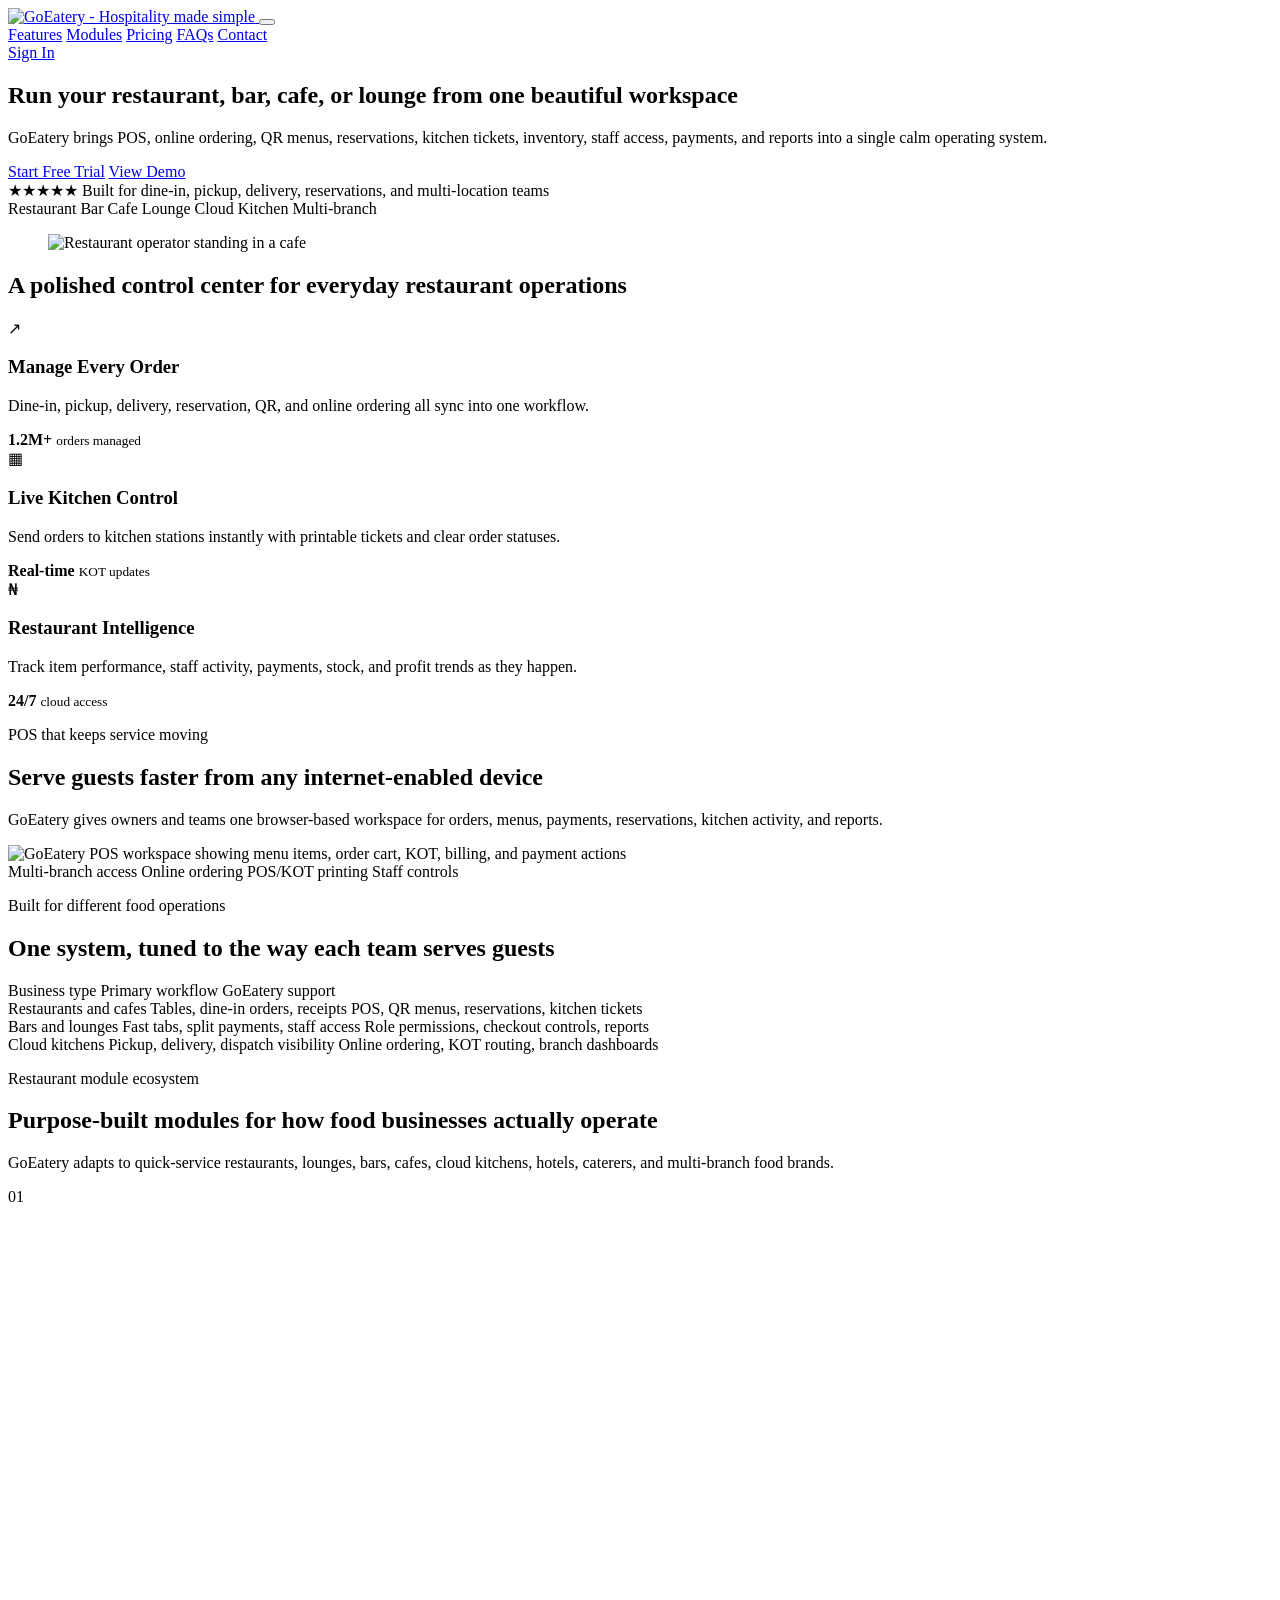
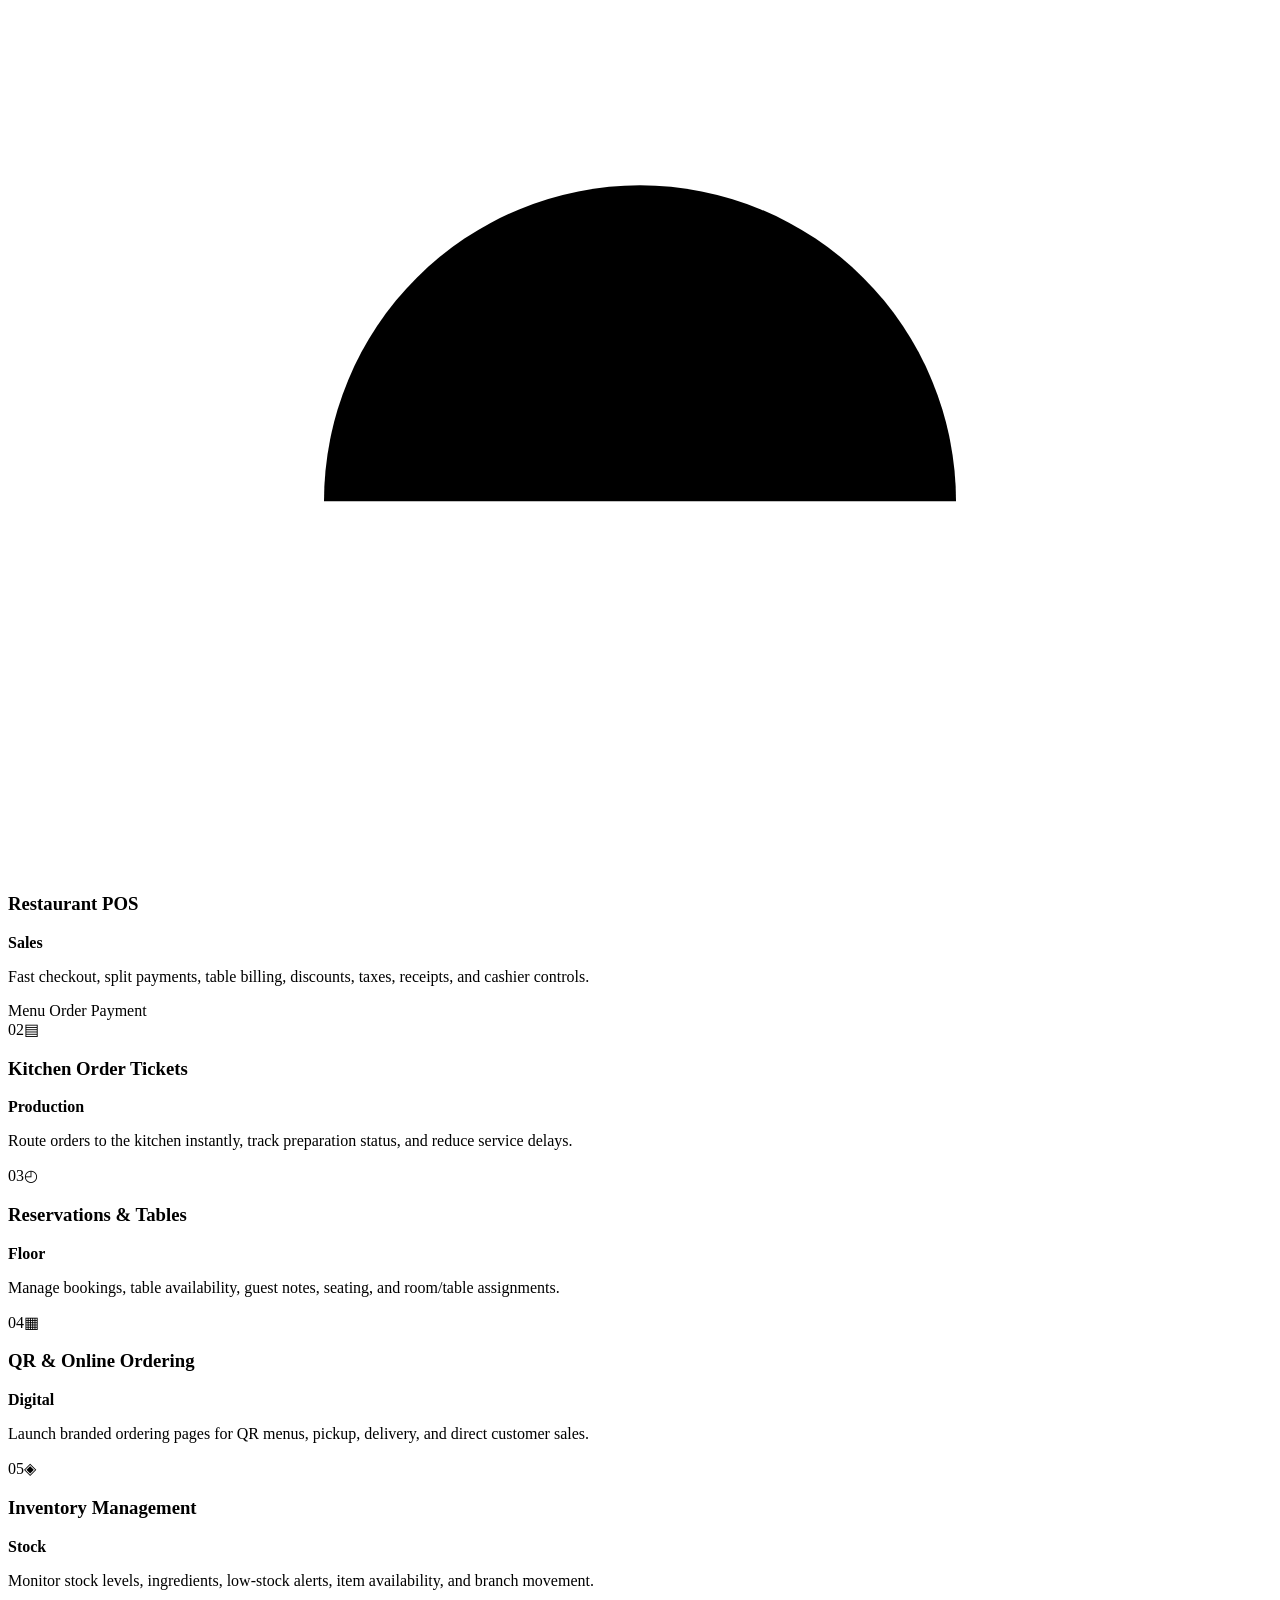
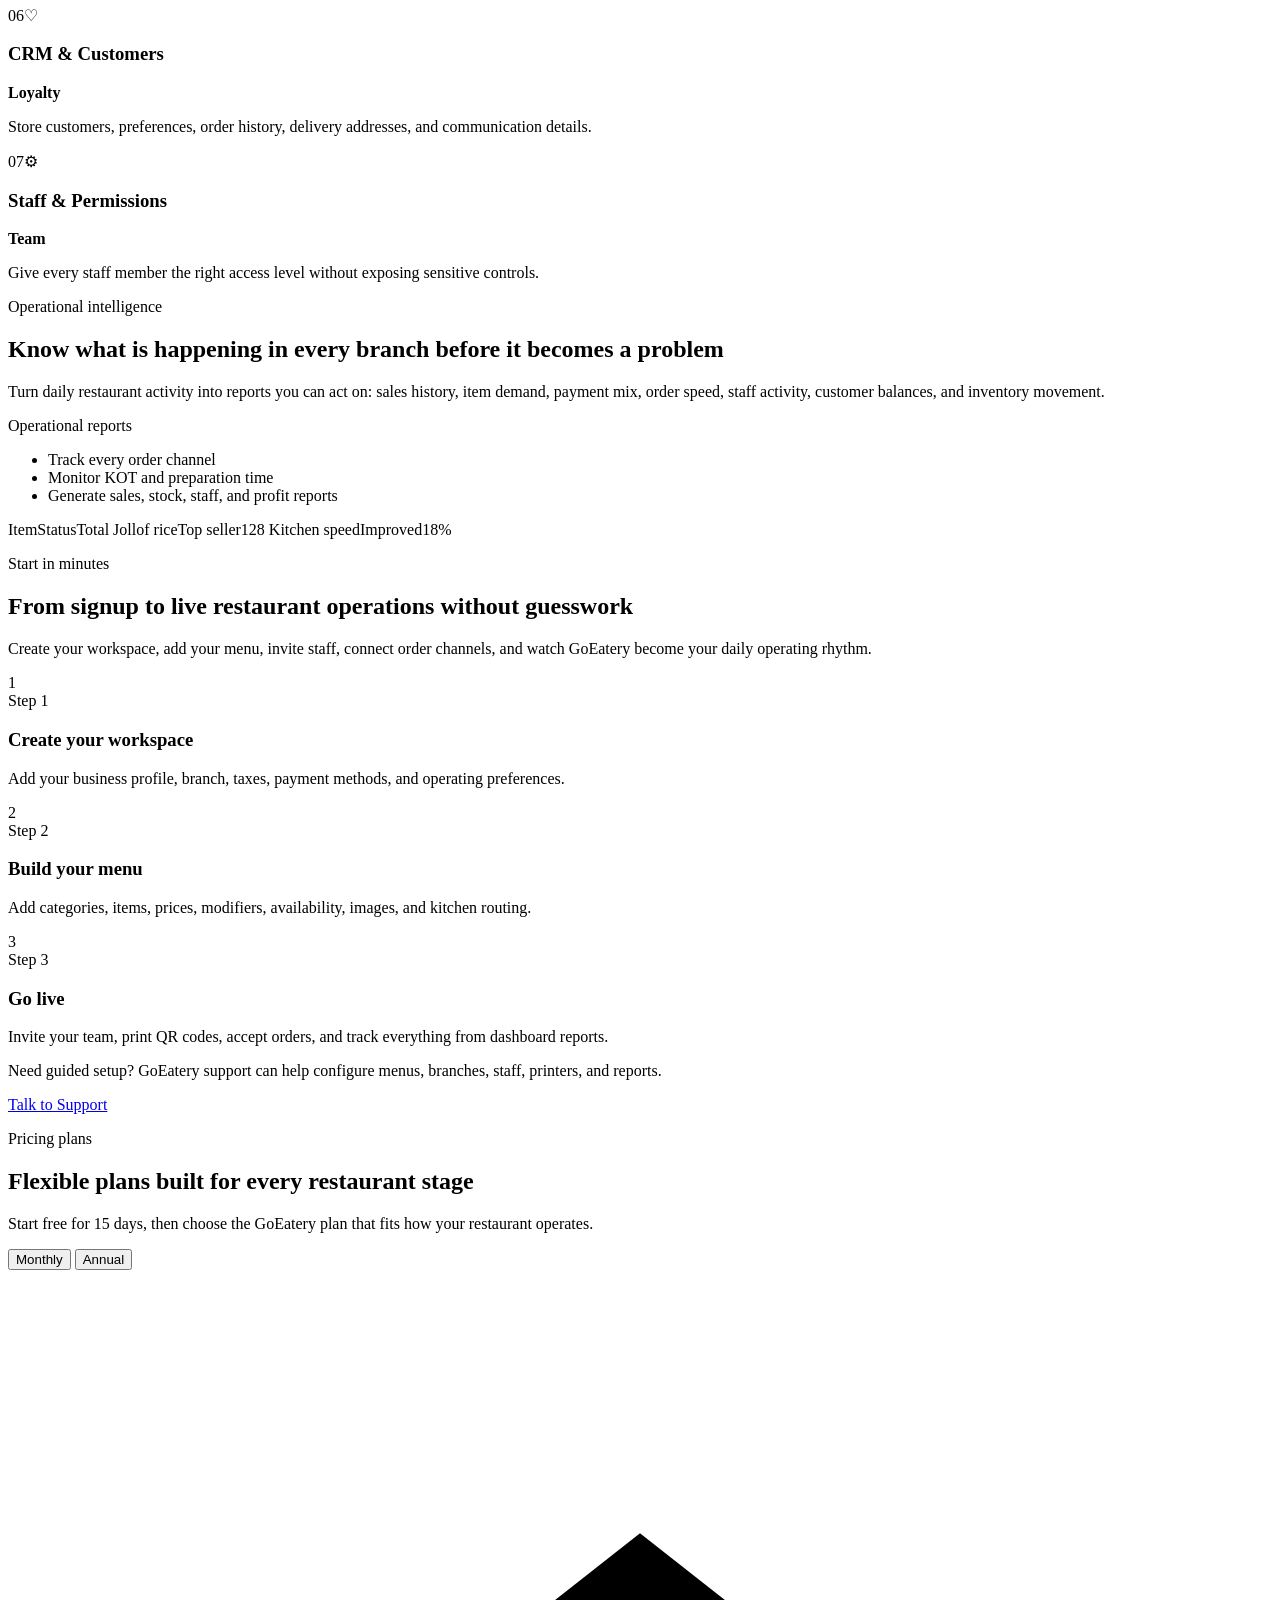
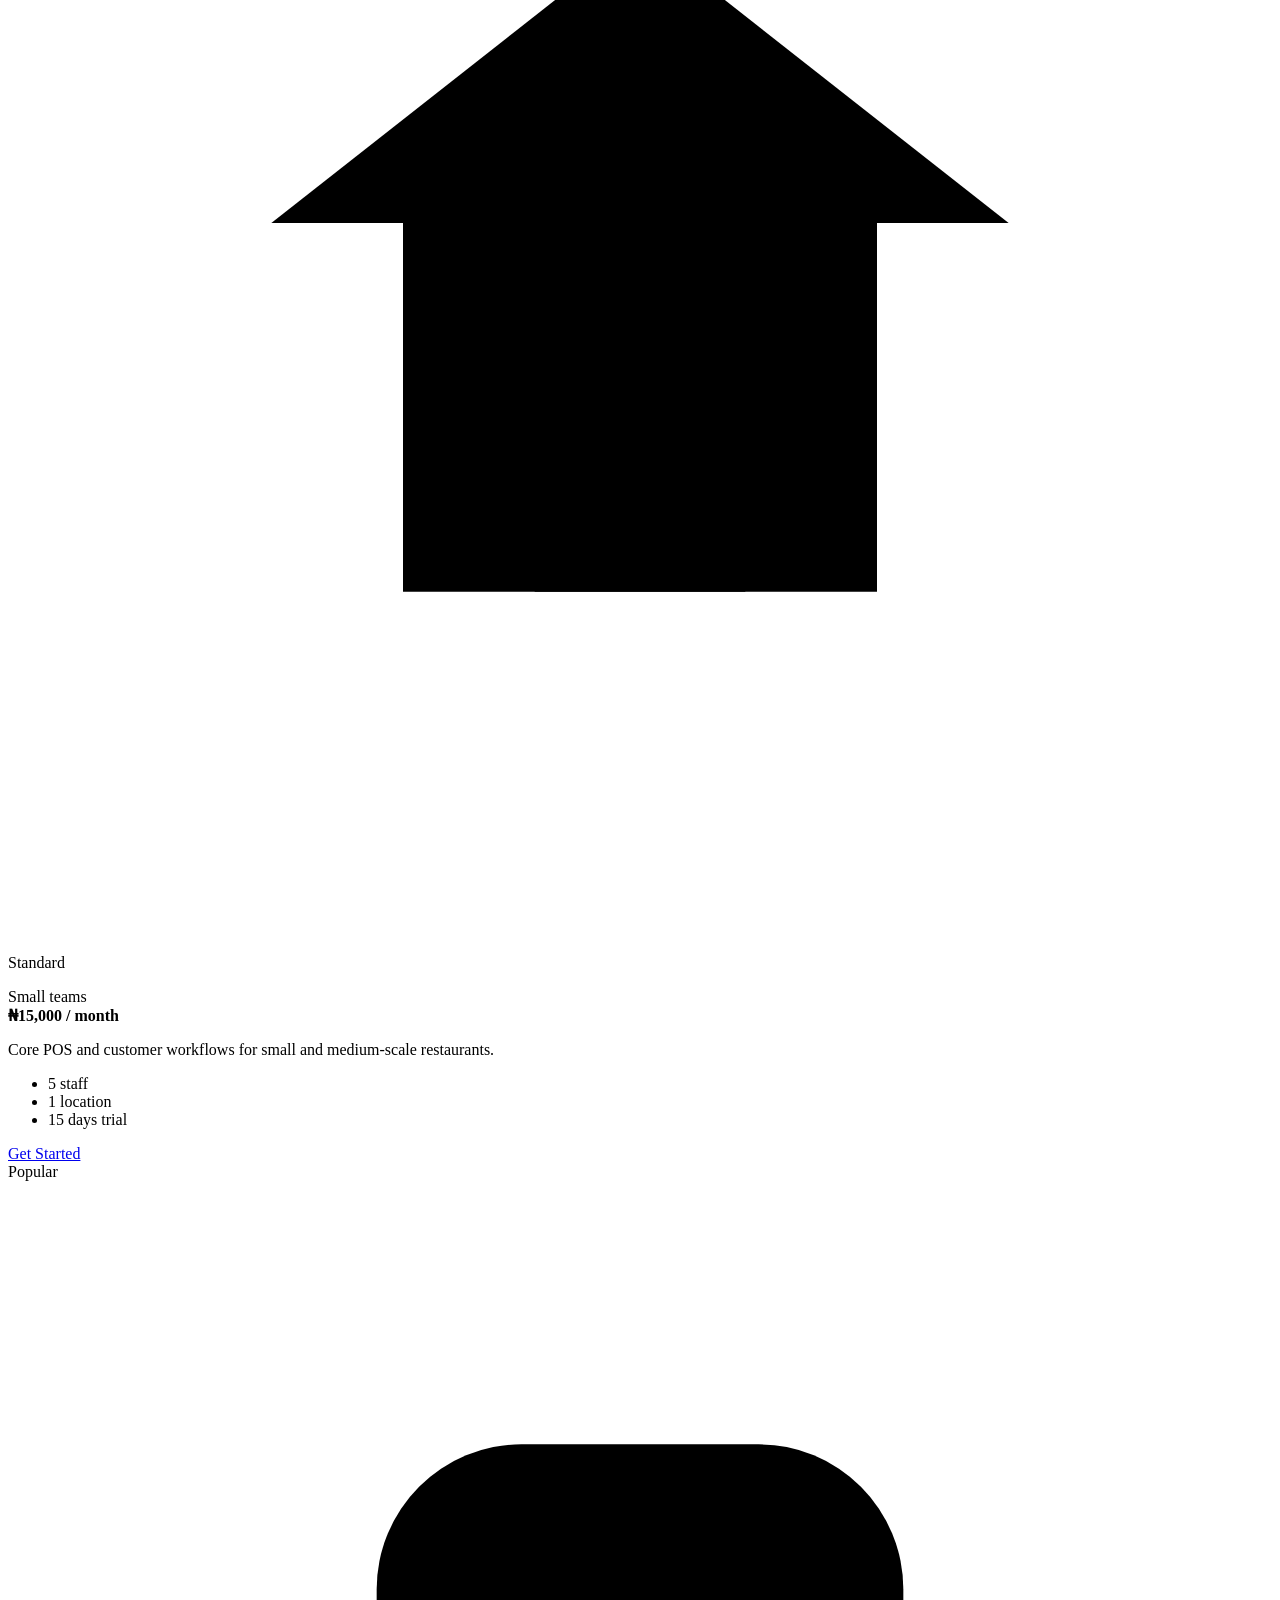
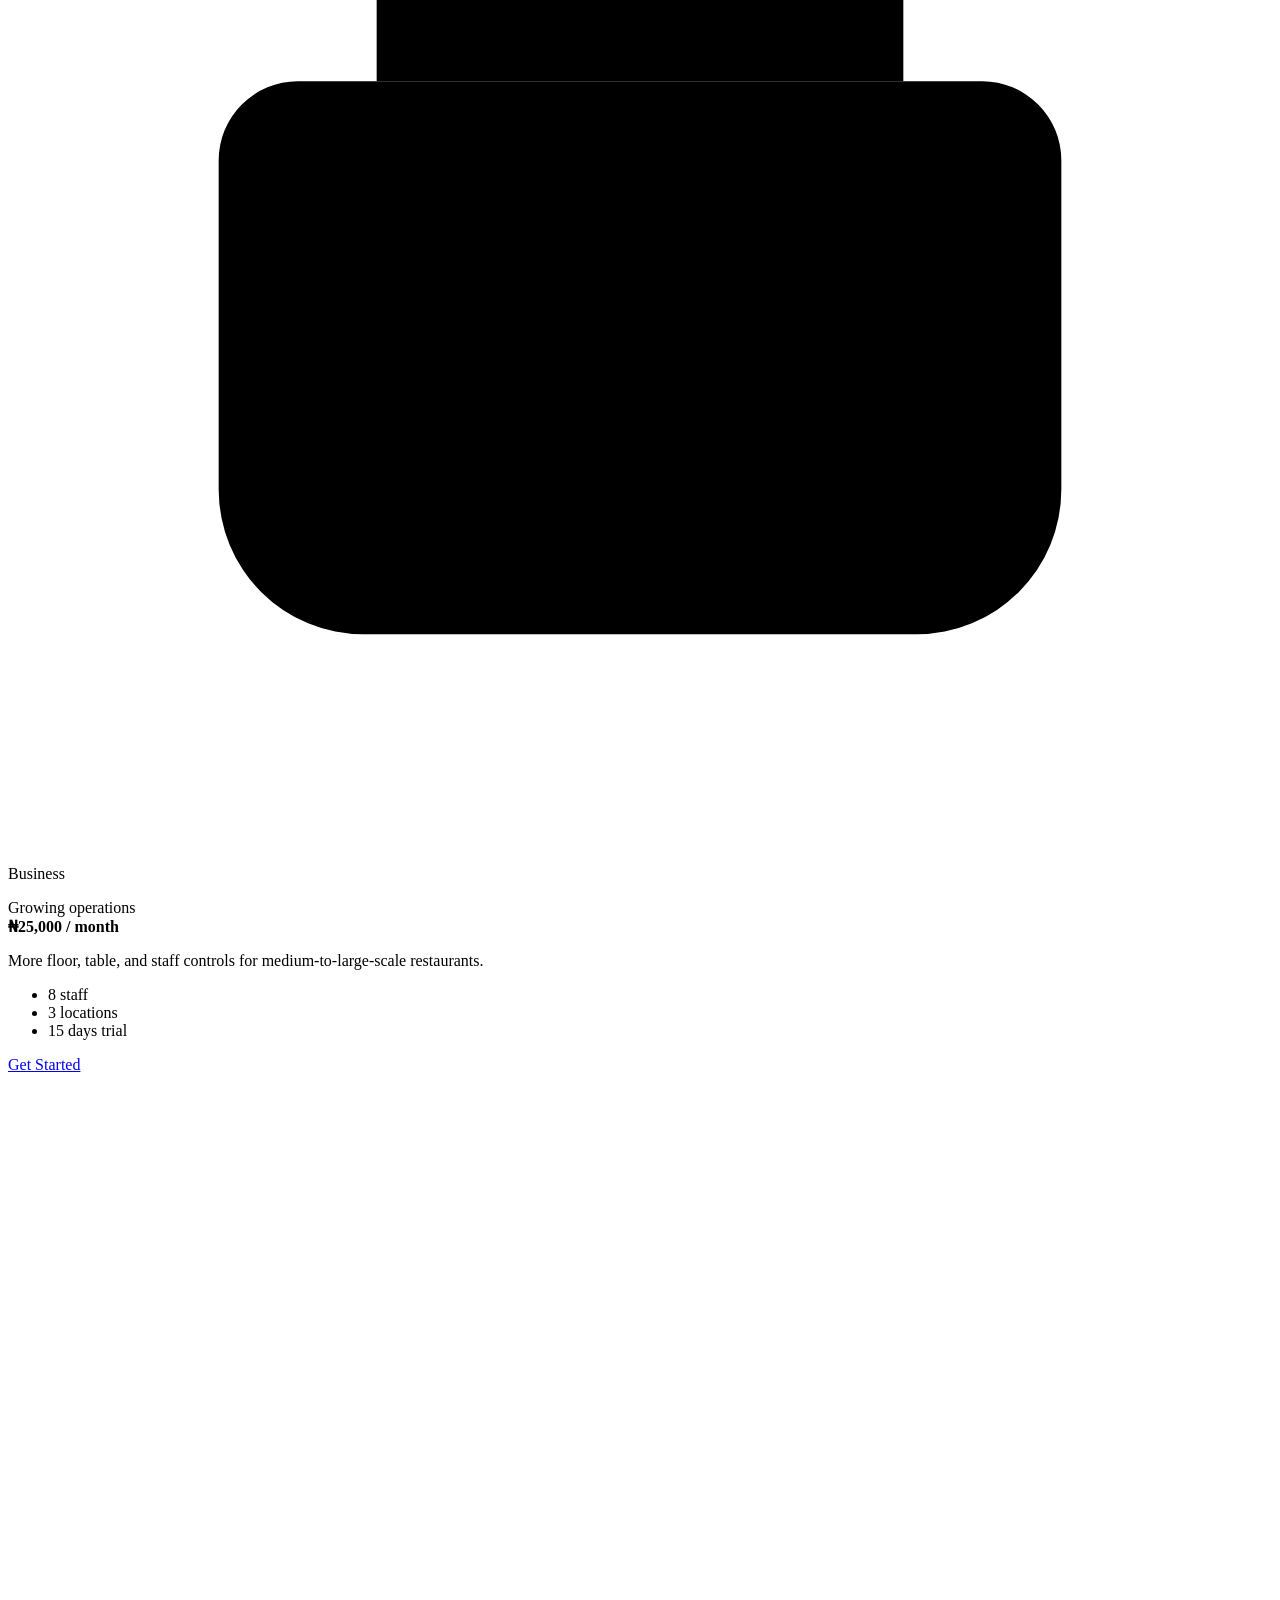
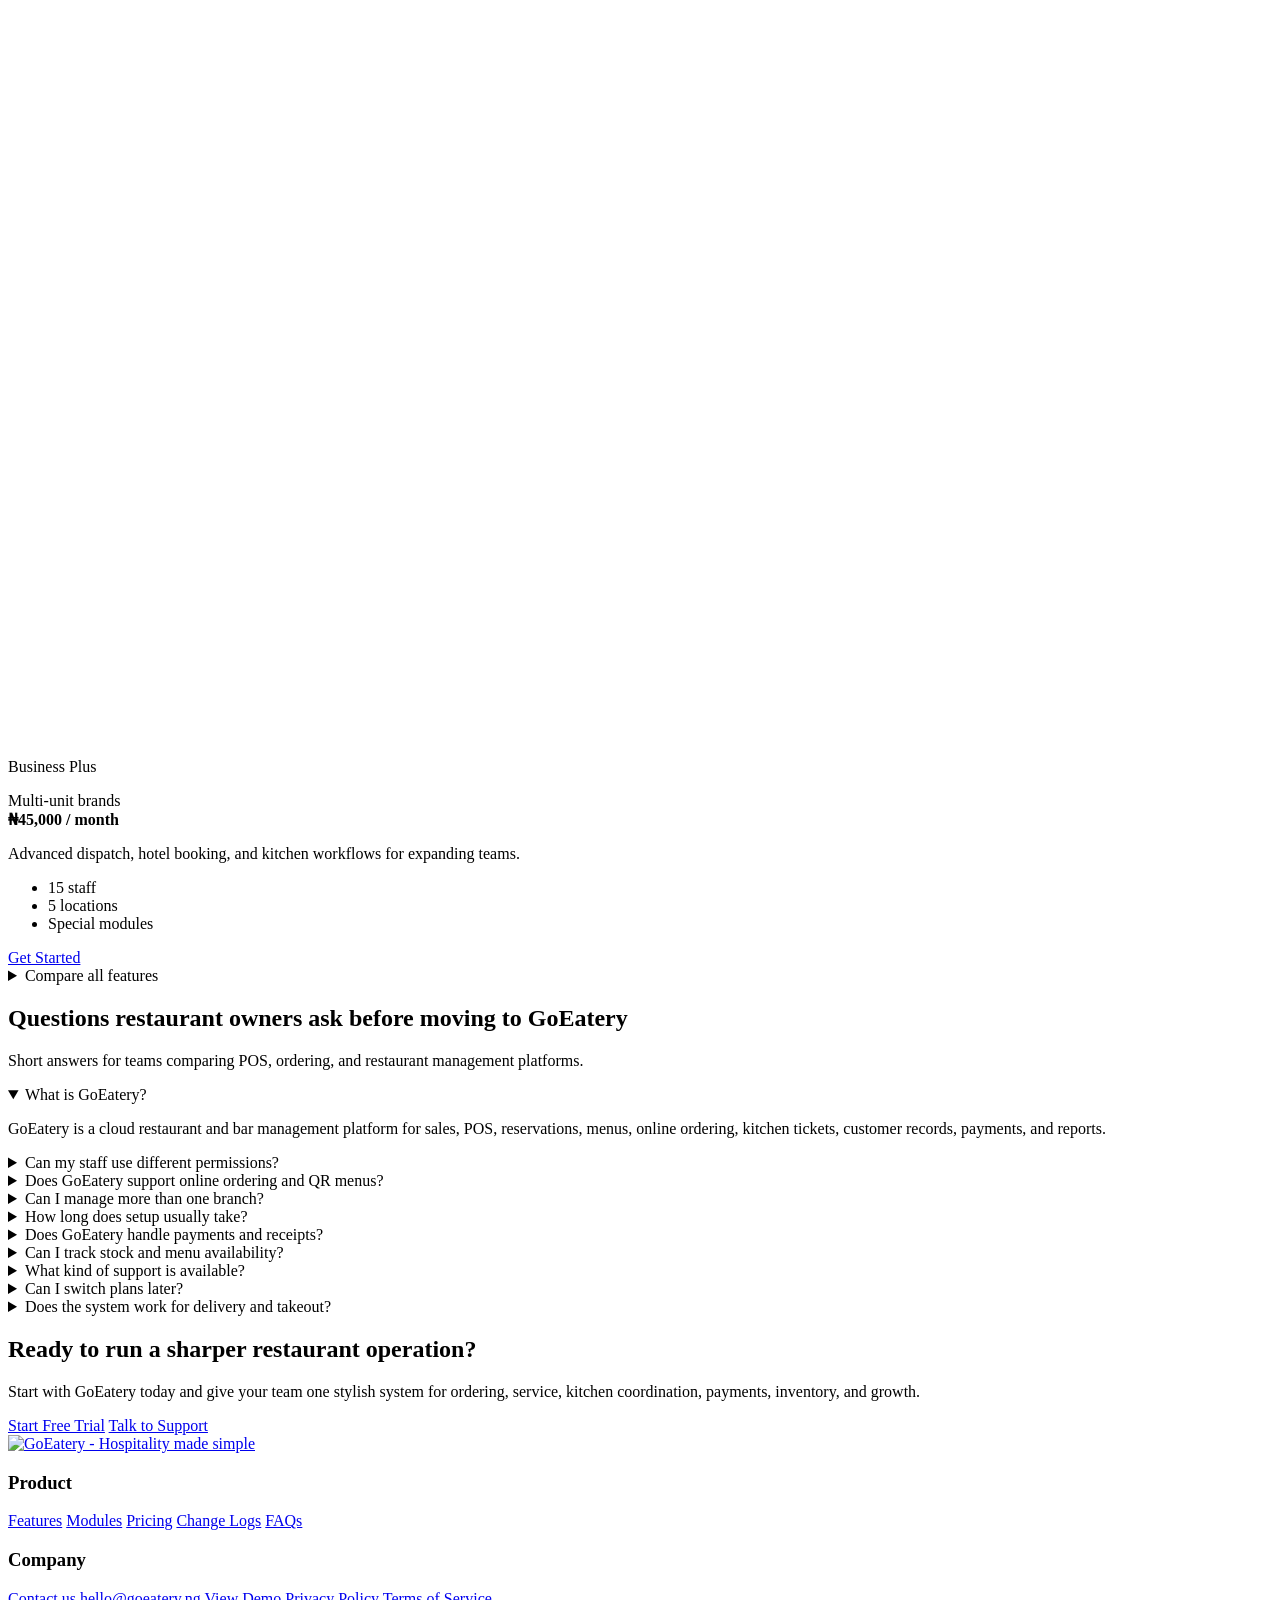
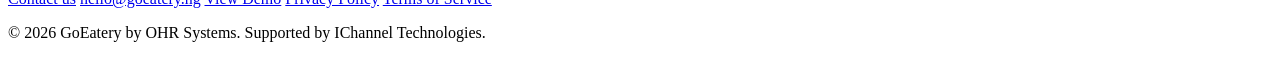
==== commit 84d7b6b1: "Refactor code structure for improved readability and maintainability" ====
--- a/index.html
+++ b/index.html
@@ -38,15 +38,15 @@
     />
     <meta name="twitter:image" content="https://goeatery.ng/home/assets/goeat-hero.jpg" />
     <meta name="twitter:image:alt" content="Restaurant operator standing in a cafe using GoEatery" />
-    <link rel="icon" type="image/png" href="assets/goeatery-favicon.png" />
-    <link rel="apple-touch-icon" href="assets/goeatery-favicon.png" />
+    <link rel="icon" type="image/png" href="/home/assets/goeatery-favicon.png" />
+    <link rel="apple-touch-icon" href="/home/assets/goeatery-favicon.png" />
     <link rel="preconnect" href="https://fonts.googleapis.com" />
     <link rel="preconnect" href="https://fonts.gstatic.com" crossorigin />
     <link
       href="https://fonts.googleapis.com/css2?family=Inter:wght@400;500;600;700;800;900&display=swap"
       rel="stylesheet"
     />
-    <link rel="stylesheet" href="styles.css?v=20260626" />
+    <link rel="stylesheet" href="/home/styles.20260628.css" />
     <script type="application/ld+json">
       {
         "@context": "https://schema.org",
@@ -86,7 +86,7 @@
     <header class="site-header" data-nav>
       <div class="site-header-inner section-shell">
         <a class="brand brand-header" href="#top" aria-label="GoEatery home">
-          <img class="brand-logo" src="assets/goeatery-logo-black.svg" alt="GoEatery - Hospitality made simple" decoding="async" fetchpriority="high" />
+          <img class="brand-logo" src="/home/assets/goeatery-logo-black.svg" alt="GoEatery - Hospitality made simple" decoding="async" fetchpriority="high" />
         </a>
         <button class="menu-toggle" type="button" aria-label="Open navigation" aria-expanded="false">
           <span></span>
@@ -130,7 +130,7 @@
         </div>
 
         <figure class="hero-product" aria-label="Restaurant operator in a cafe">
-          <img src="assets/goeat-hero.jpg" alt="Restaurant operator standing in a cafe" loading="eager" decoding="async" fetchpriority="high" />
+          <img src="/home/assets/goeat-hero.jpg" alt="Restaurant operator standing in a cafe" loading="eager" decoding="async" fetchpriority="high" />
         </figure>
       </section>
 
@@ -175,7 +175,7 @@
         <div class="phone-panel showcase-panel" aria-label="GoEatery POS workspace preview">
           <img
             class="pos-preview-image"
-            src="assets/goeat-pos-workspace.jpg"
+            src="/home/assets/goeat-pos-workspace.jpg"
             alt="GoEatery POS workspace showing menu items, order cart, KOT, billing, and payment actions"
             loading="lazy"
             decoding="async"
@@ -642,14 +642,14 @@
     <footer class="site-footer">
       <div class="footer-grid section-shell">
         <a class="brand brand-footer" href="#top" aria-label="GoEatery home">
-          <img class="brand-logo" src="assets/goeatery-logo-white.svg" alt="GoEatery - Hospitality made simple" loading="lazy" decoding="async" />
+          <img class="brand-logo" src="/home/assets/goeatery-logo-white.svg" alt="GoEatery - Hospitality made simple" loading="lazy" decoding="async" />
         </a>
         <div>
           <h3>Product</h3>
           <a href="#features">Features</a>
           <a href="#modules">Modules</a>
           <a href="#pricing">Pricing</a>
-          <a href="change-logs.html">Change Logs</a>
+          <a href="/home/change-logs.html">Change Logs</a>
           <a href="#faq">FAQs</a>
         </div>
         <div>
@@ -657,13 +657,13 @@
           <a href="https://wa.me/2347031010500">Contact us</a>
           <a href="mailto:hello@goeatery.ng">hello@goeatery.ng</a>
           <a href="https://demo.goeatery.ng">View Demo</a>
-          <a href="privacy.html">Privacy Policy</a>
-          <a href="terms.html">Terms of Service</a>
+          <a href="/home/privacy.html">Privacy Policy</a>
+          <a href="/home/terms.html">Terms of Service</a>
         </div>
         <p>© 2026 GoEatery by OHR Systems. Supported by IChannel Technologies.</p>
       </div>
     </footer>
 
-    <script src="script.js"></script>
+    <script src="/home/script.20260628.js"></script>
   </body>
 </html>
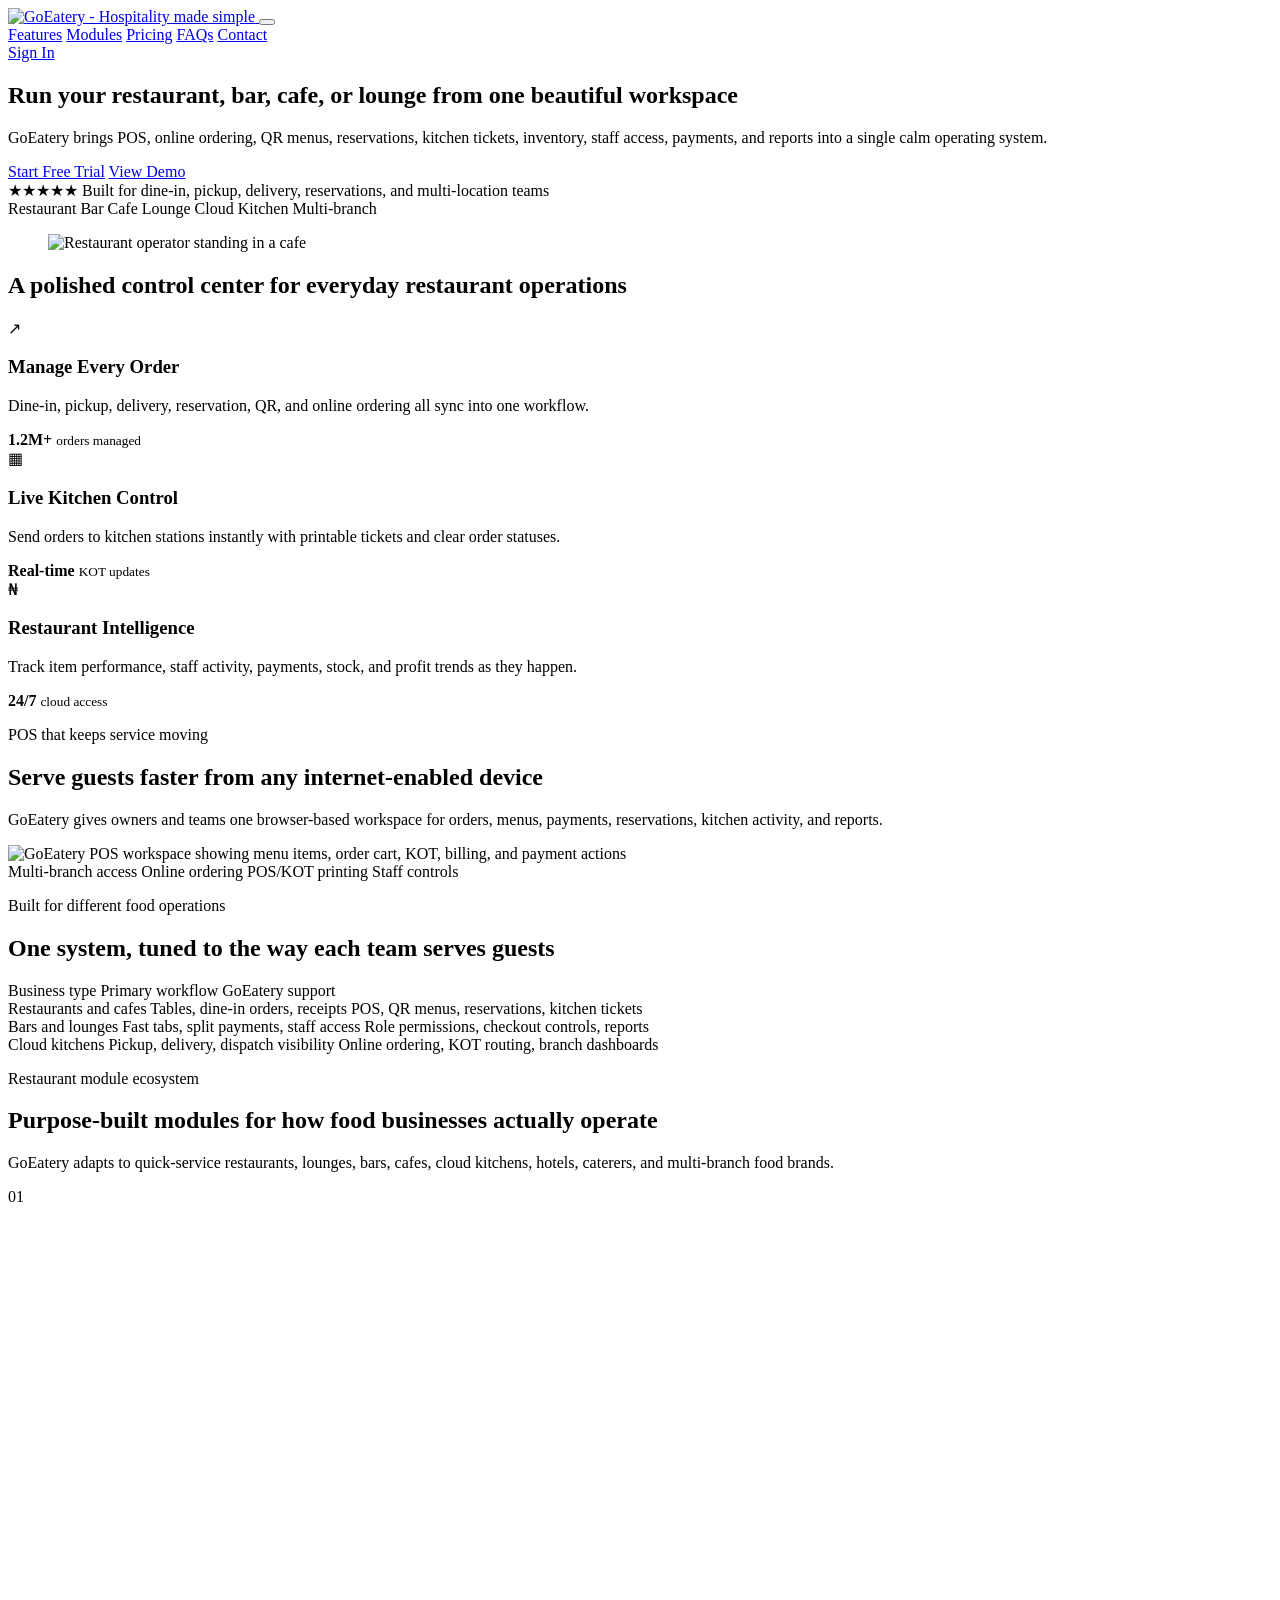
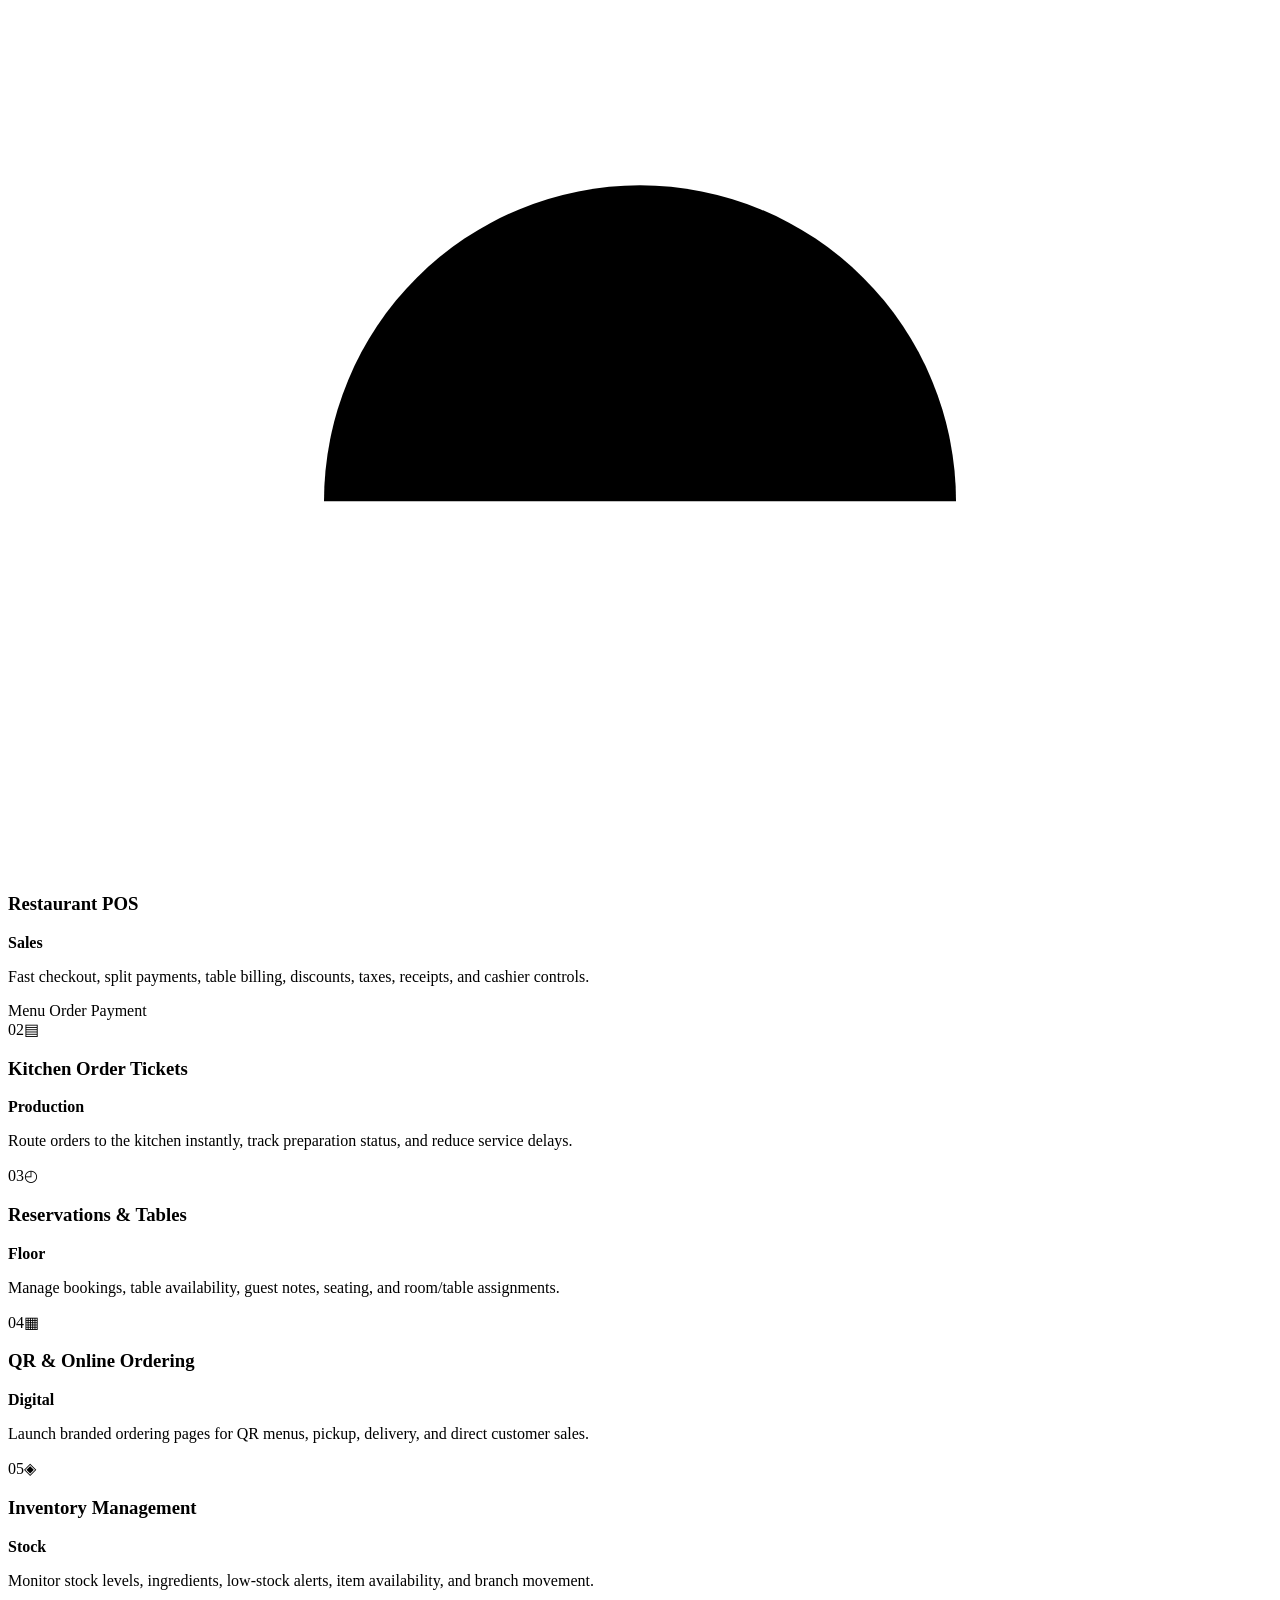
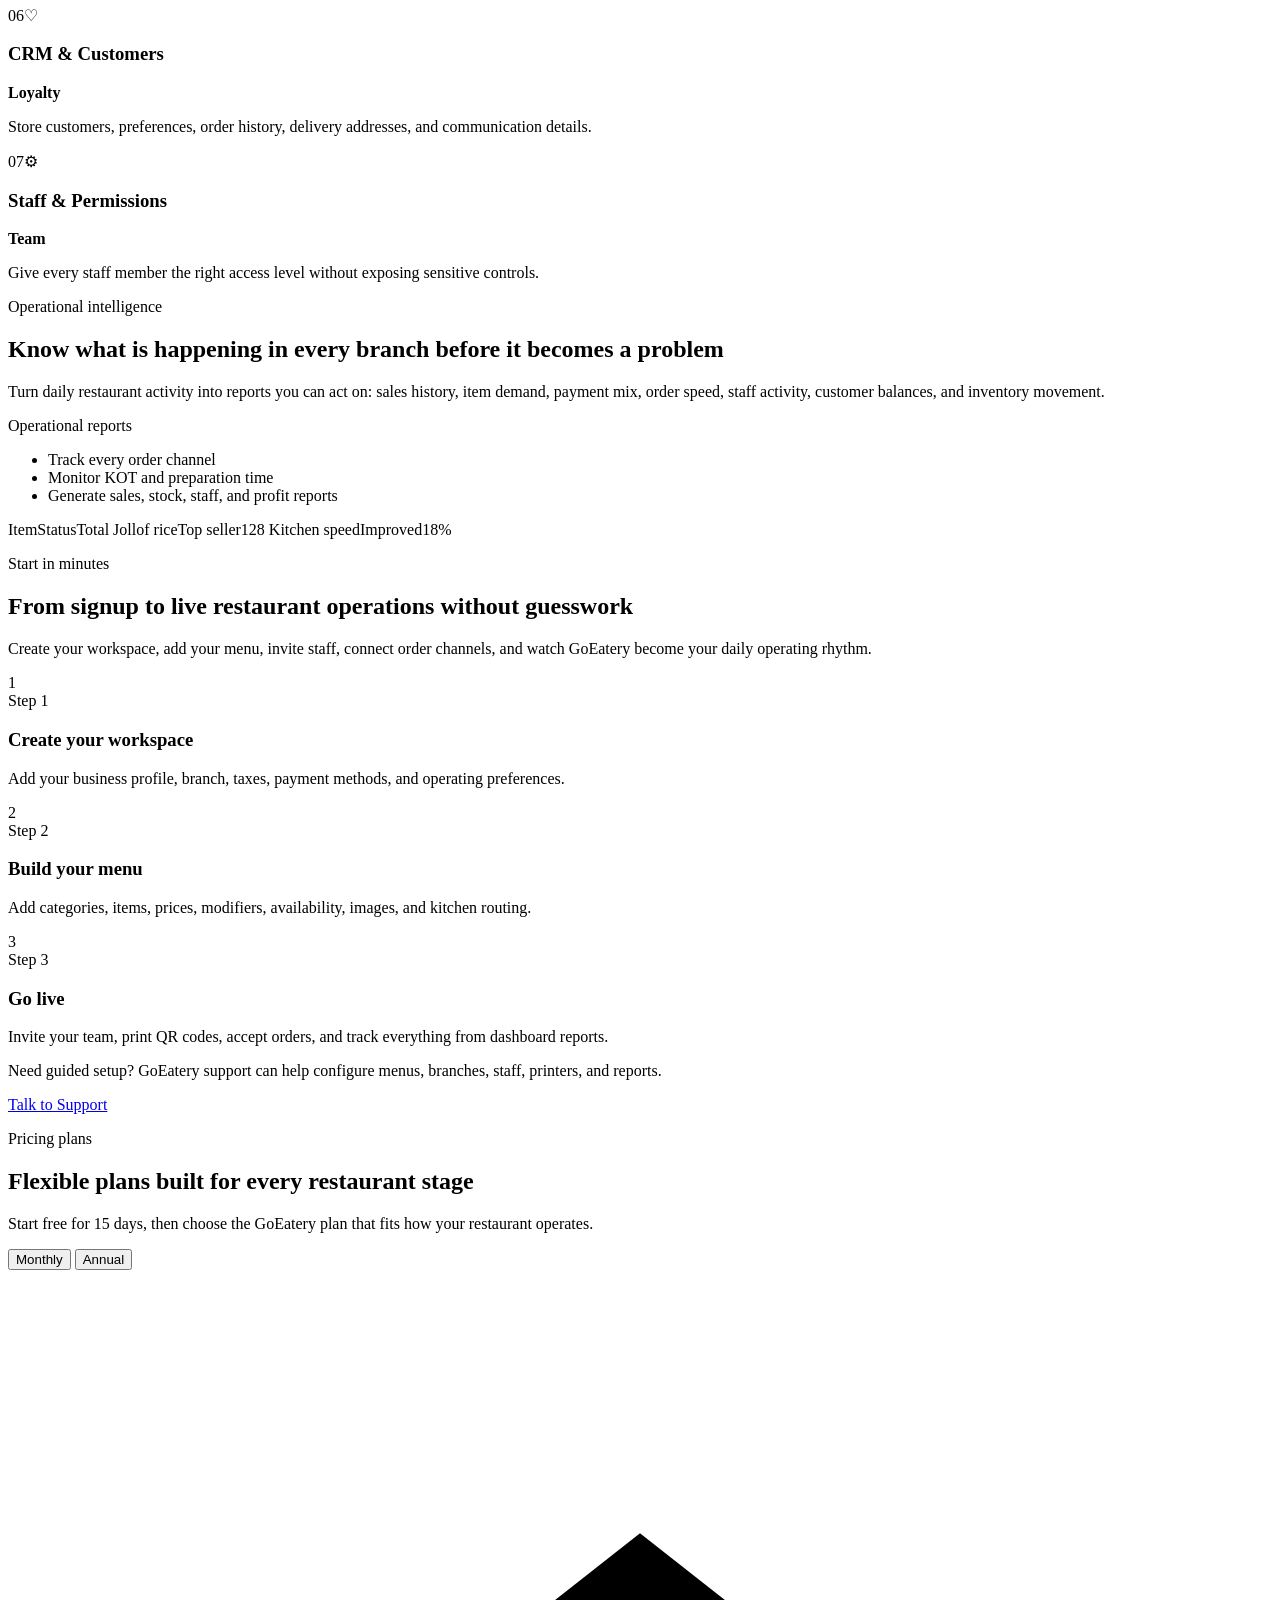
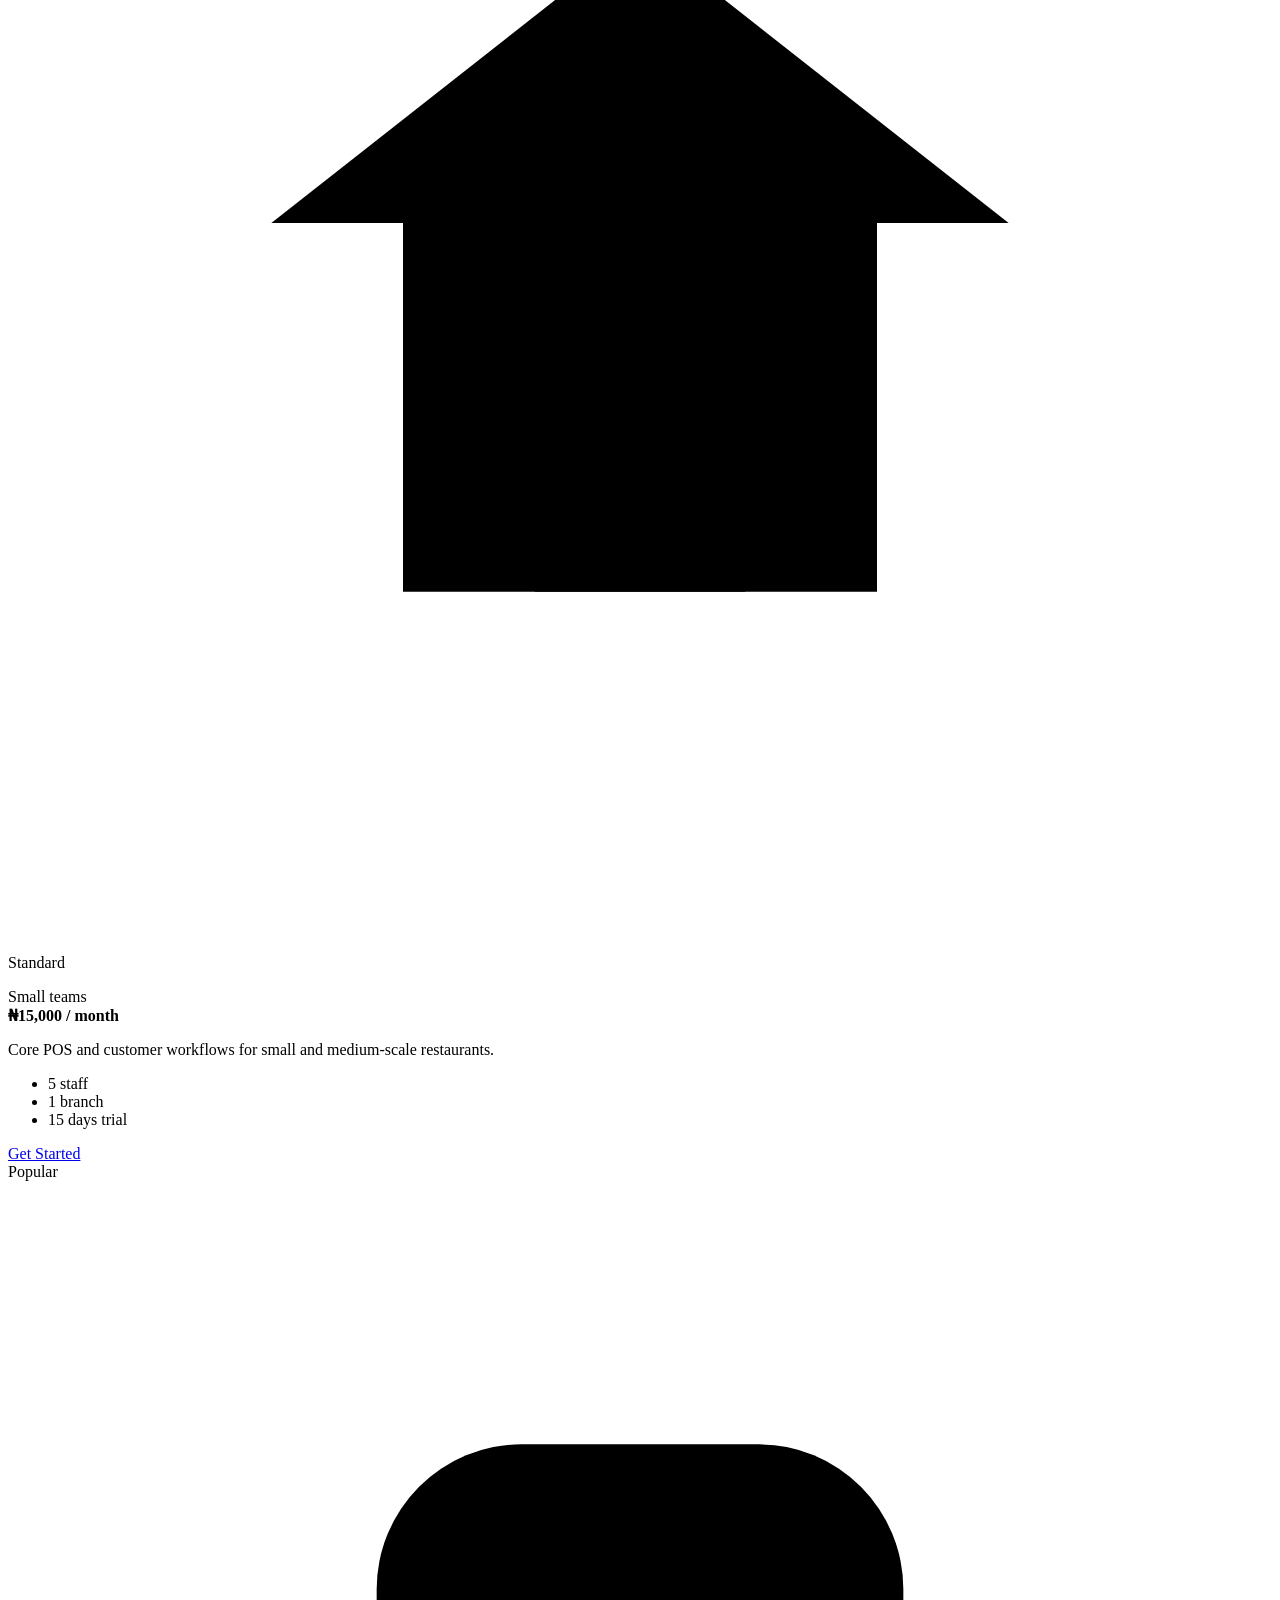
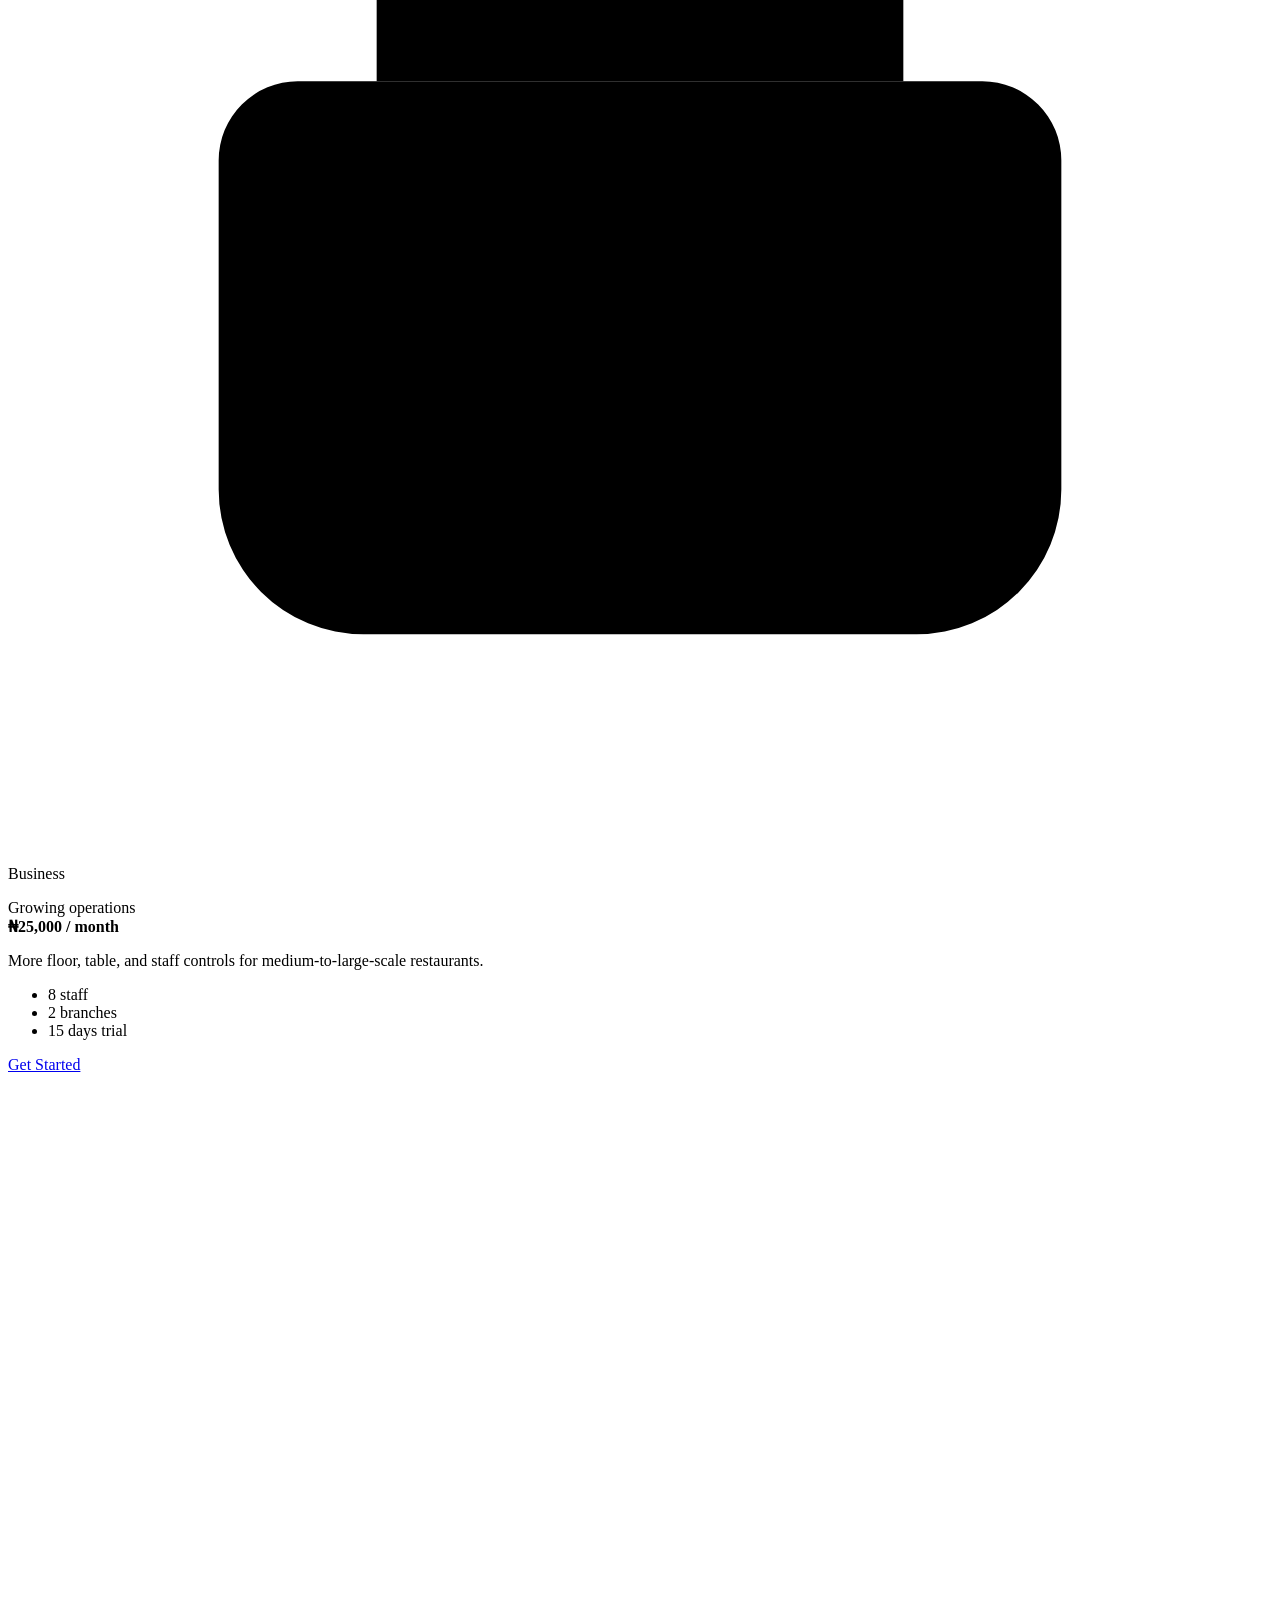
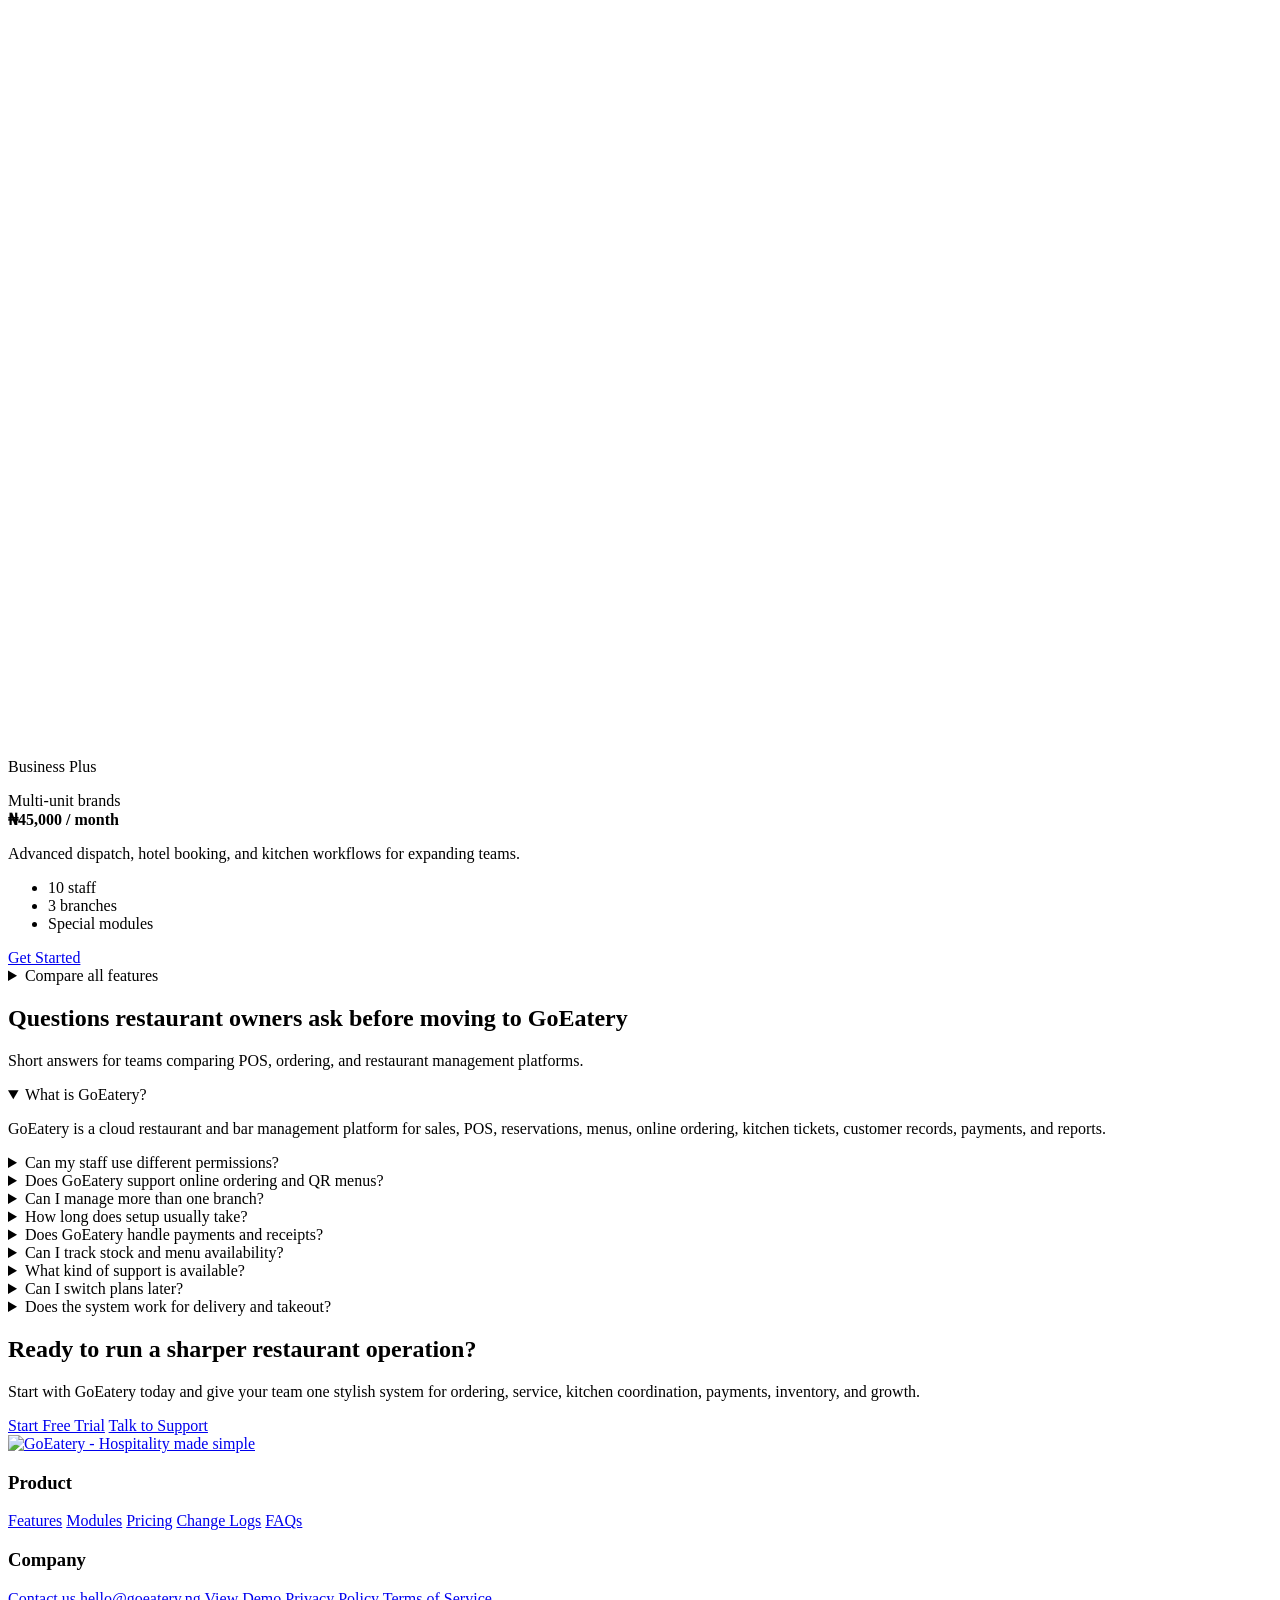
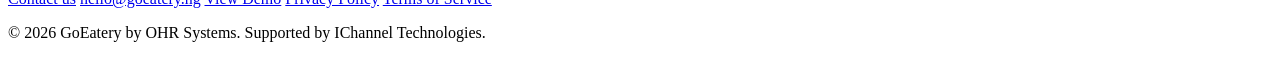
==== commit 804b9244: "Add clean URL redirects and update pricing copy" ====
--- a/index.html
+++ b/index.html
@@ -14,7 +14,7 @@
       name="keywords"
       content="restaurant POS Nigeria, restaurant management software, cafe POS, bar POS, QR menu, kitchen order tickets, restaurant inventory, GoEatery"
     />
-    <link rel="canonical" href="https://goeatery.ng/home/" />
+    <link rel="canonical" href="https://goeatery.ng/" />
     <meta name="theme-color" content="#102220" />
     <meta property="og:type" content="website" />
     <meta property="og:site_name" content="GoEatery" />
@@ -23,7 +23,7 @@
       property="og:description"
       content="Run POS, online ordering, QR menus, reservations, kitchen tickets, inventory, staff, payments, and reports from one GoEatery workspace."
     />
-    <meta property="og:url" content="https://goeatery.ng/home/" />
+    <meta property="og:url" content="https://goeatery.ng/" />
     <meta property="og:image" content="https://goeatery.ng/home/assets/goeat-hero.jpg" />
     <meta property="og:image:secure_url" content="https://goeatery.ng/home/assets/goeat-hero.jpg" />
     <meta property="og:image:width" content="1320" />
@@ -54,7 +54,7 @@
         "name": "GoEatery",
         "applicationCategory": "BusinessApplication",
         "operatingSystem": "Web",
-        "url": "https://goeatery.ng/home/",
+        "url": "https://goeatery.ng/",
         "image": "https://goeatery.ng/home/assets/goeat-hero.jpg",
         "description": "GoEatery is a cloud restaurant management platform for POS, online ordering, QR menus, reservations, kitchen tickets, inventory, staff access, payments, and reports.",
         "brand": {
@@ -64,7 +64,7 @@
         "publisher": {
           "@type": "Organization",
           "name": "GoEatery by OHR Systems",
-          "url": "https://goeatery.ng/home/",
+          "url": "https://goeatery.ng/",
           "logo": "https://goeatery.ng/home/assets/goeatery-logo-black.svg"
         },
         "offers": {
@@ -113,7 +113,7 @@
           </p>
           <div class="hero-actions" aria-label="Hero actions">
             <a class="button button-dark" href="#pricing">Start Free Trial</a>
-            <a class="button button-soft" href="https://demo.goeatery.ng">View Demo</a>
+            <a class="button button-soft" href="https://demo.goeatery.ng" target="_blank" rel="noopener noreferrer">View Demo</a>
           </div>
           <div class="hero-rating" aria-label="GoEatery highlights">
             <span class="stars">★★★★★</span>
@@ -385,7 +385,7 @@
               <p>Core POS and customer workflows for small and medium-scale restaurants.</p>
               <ul class="plan-quick-list">
                 <li>5 staff</li>
-                <li>1 location</li>
+                <li>1 branch</li>
                 <li>15 days trial</li>
               </ul>
               <a class="button button-dark button-dark-muted" href="https://goeatery.ng/restaurant-signup">Get Started</a>
@@ -409,7 +409,7 @@
               <p>More floor, table, and staff controls for medium-to-large-scale restaurants.</p>
               <ul class="plan-quick-list">
                 <li>8 staff</li>
-                <li>3 locations</li>
+                <li>2 branches</li>
                 <li>15 days trial</li>
               </ul>
               <a class="button button-dark" href="https://goeatery.ng/restaurant-signup">Get Started</a>
@@ -432,8 +432,8 @@
               <strong class="plan-price" data-monthly-price="₦45,000" data-annual-price="₦540,000">₦45,000 <span>/ month</span></strong>
               <p>Advanced dispatch, hotel booking, and kitchen workflows for expanding teams.</p>
               <ul class="plan-quick-list">
-                <li>15 staff</li>
-                <li>5 locations</li>
+                <li>10 staff</li>
+                <li>3 branches</li>
                 <li>Special modules</li>
               </ul>
               <a class="button button-dark" href="https://goeatery.ng/restaurant-signup">Get Started</a>
@@ -513,7 +513,7 @@
               <span role="rowheader">Staff access</span>
               <span class="feature-status feature-value" role="cell">5 staff</span>
               <span class="feature-status feature-value" role="cell">8 staff</span>
-              <span class="feature-status feature-value" role="cell">15 staff</span>
+              <span class="feature-status feature-value" role="cell">10 staff</span>
             </div>
             <div class="feature-row" role="row">
               <span role="rowheader">Online payment</span>
@@ -558,10 +558,10 @@
               <span class="feature-status is-included" role="cell">Included</span>
             </div>
             <div class="feature-row" role="row">
-              <span role="rowheader">Locations</span>
-              <span class="feature-status feature-value" role="cell">1 location</span>
-              <span class="feature-status feature-value" role="cell">3 locations</span>
-              <span class="feature-status feature-value" role="cell">5 locations</span>
+              <span role="rowheader">Branches</span>
+              <span class="feature-status feature-value" role="cell">1 branch</span>
+              <span class="feature-status feature-value" role="cell">2 branches</span>
+              <span class="feature-status feature-value" role="cell">3 branches</span>
             </div>
               <div class="feature-row" role="row">
                 <span role="rowheader">Custom theme settings</span>
@@ -656,7 +656,7 @@
           <h3>Company</h3>
           <a href="https://wa.me/2347031010500">Contact us</a>
           <a href="mailto:hello@goeatery.ng">hello@goeatery.ng</a>
-          <a href="https://demo.goeatery.ng">View Demo</a>
+          <a href="https://demo.goeatery.ng" target="_blank" rel="noopener noreferrer">View Demo</a>
           <a href="/home/privacy.html">Privacy Policy</a>
           <a href="/home/terms.html">Terms of Service</a>
         </div>
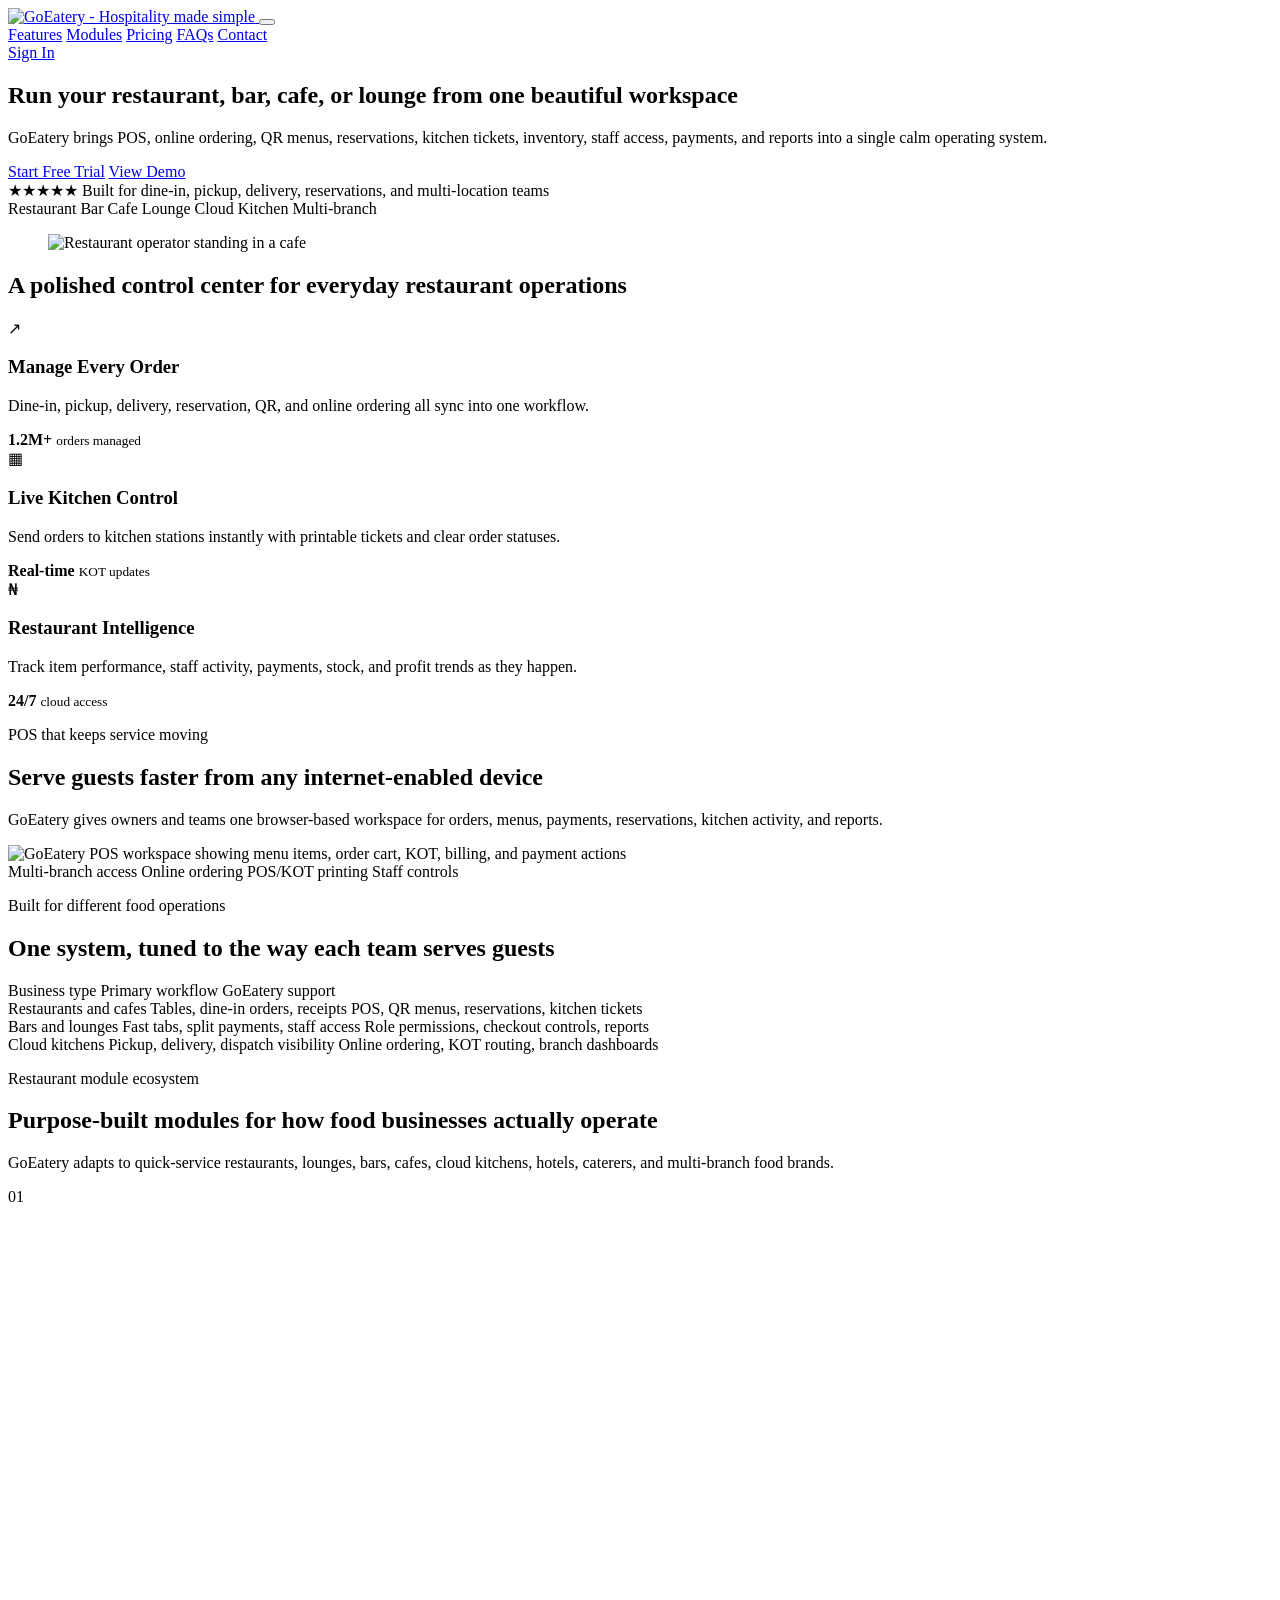
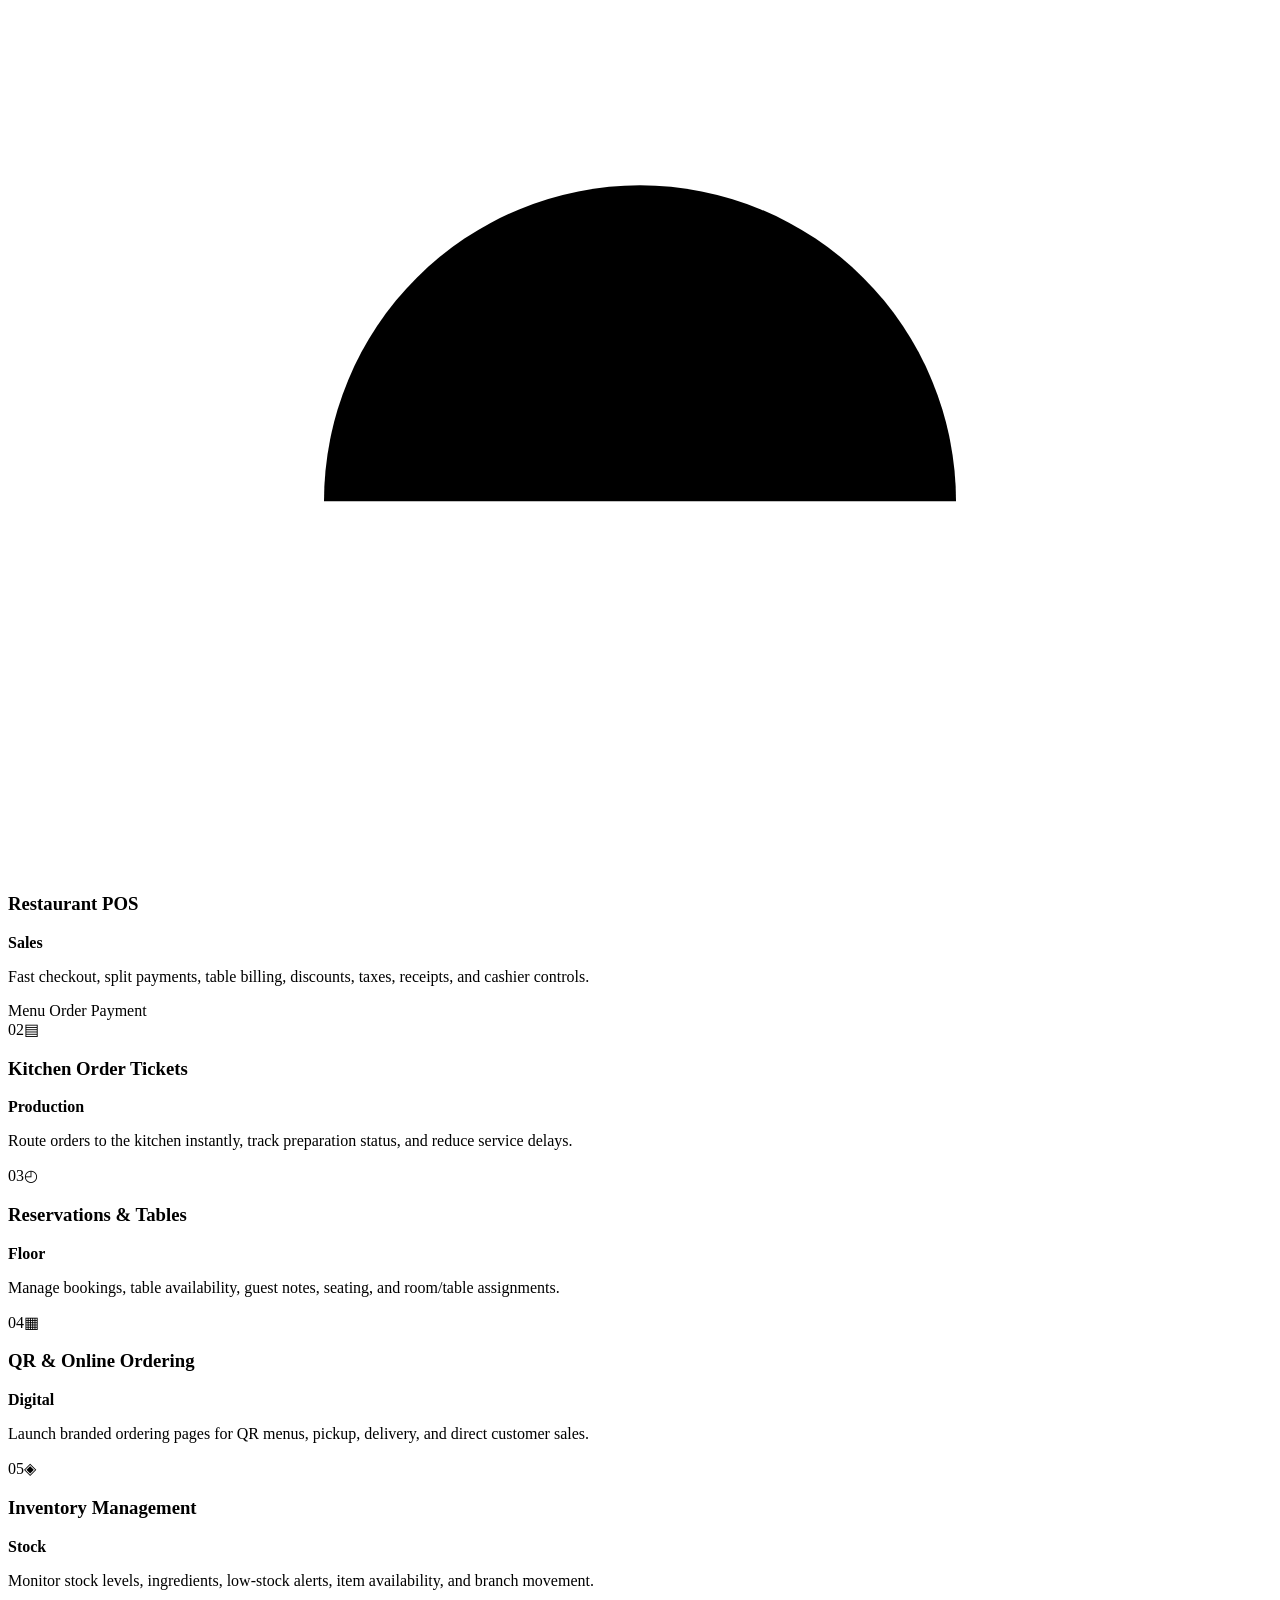
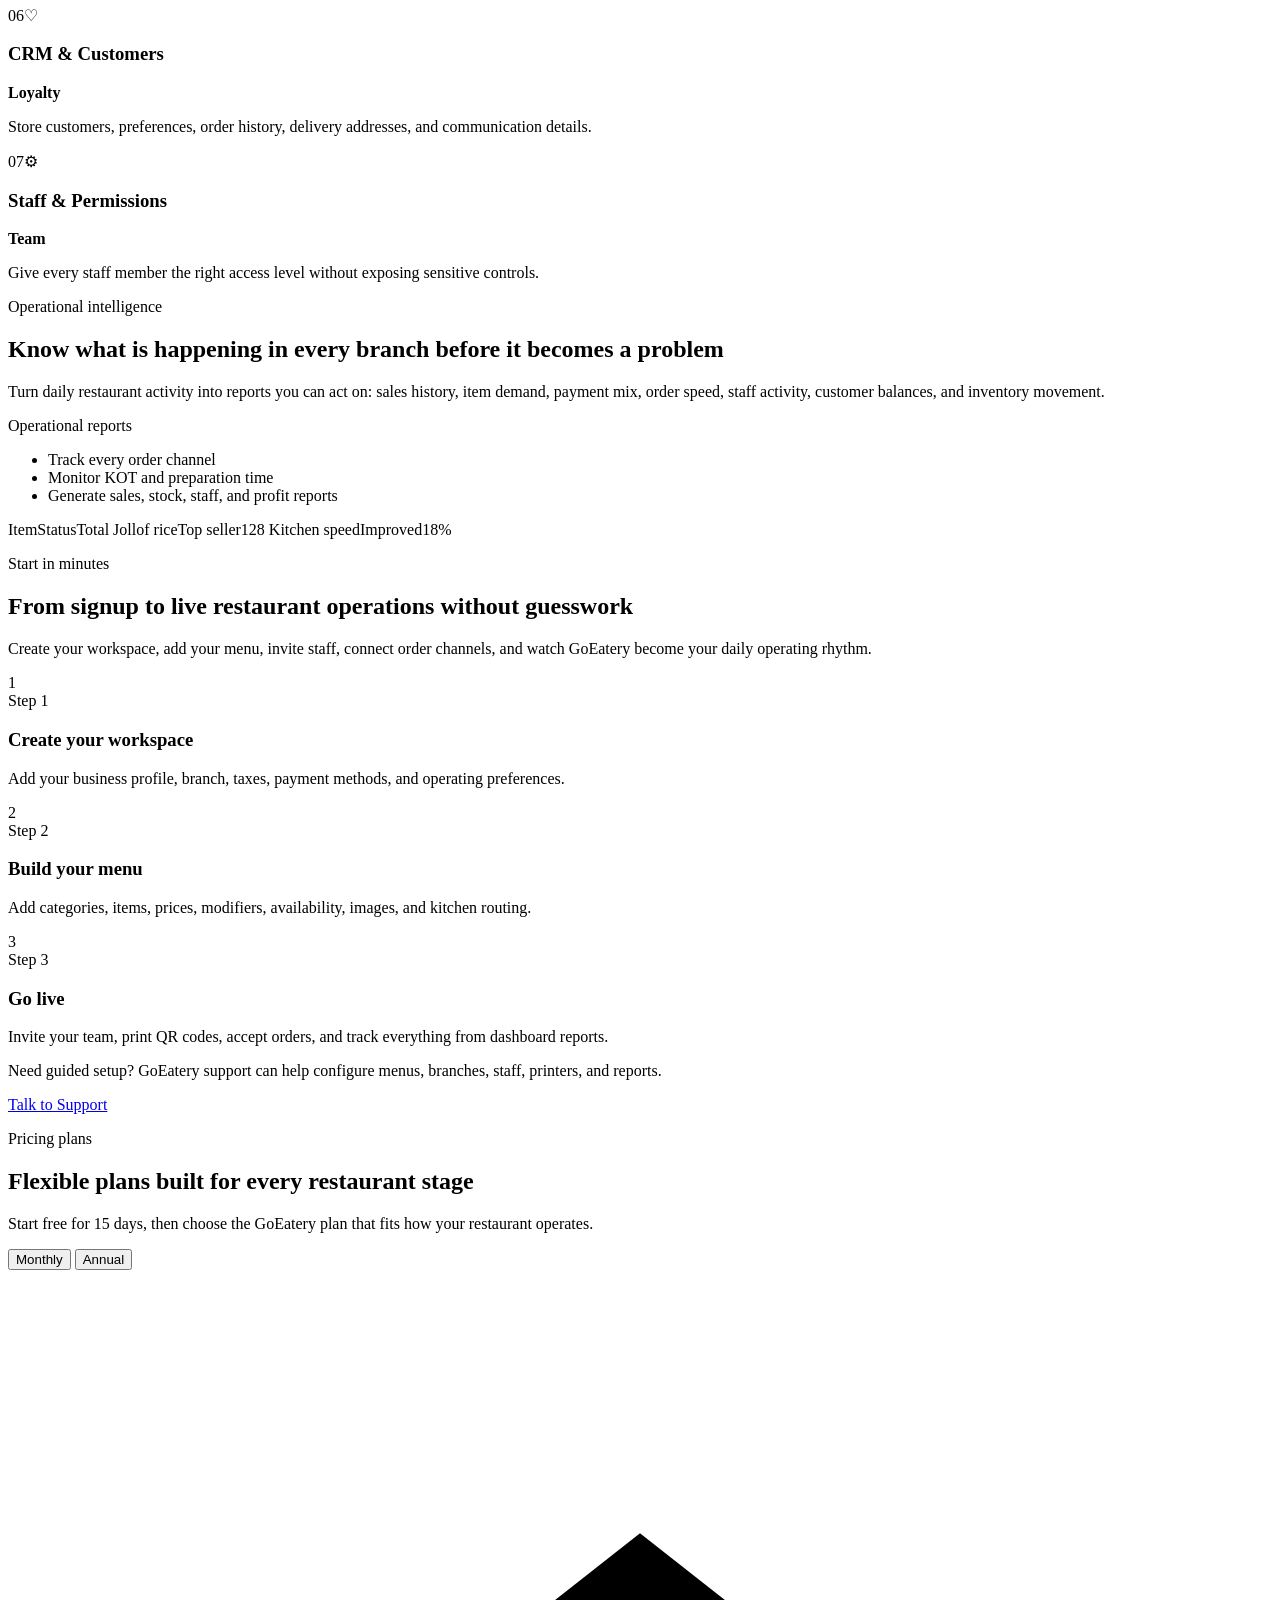
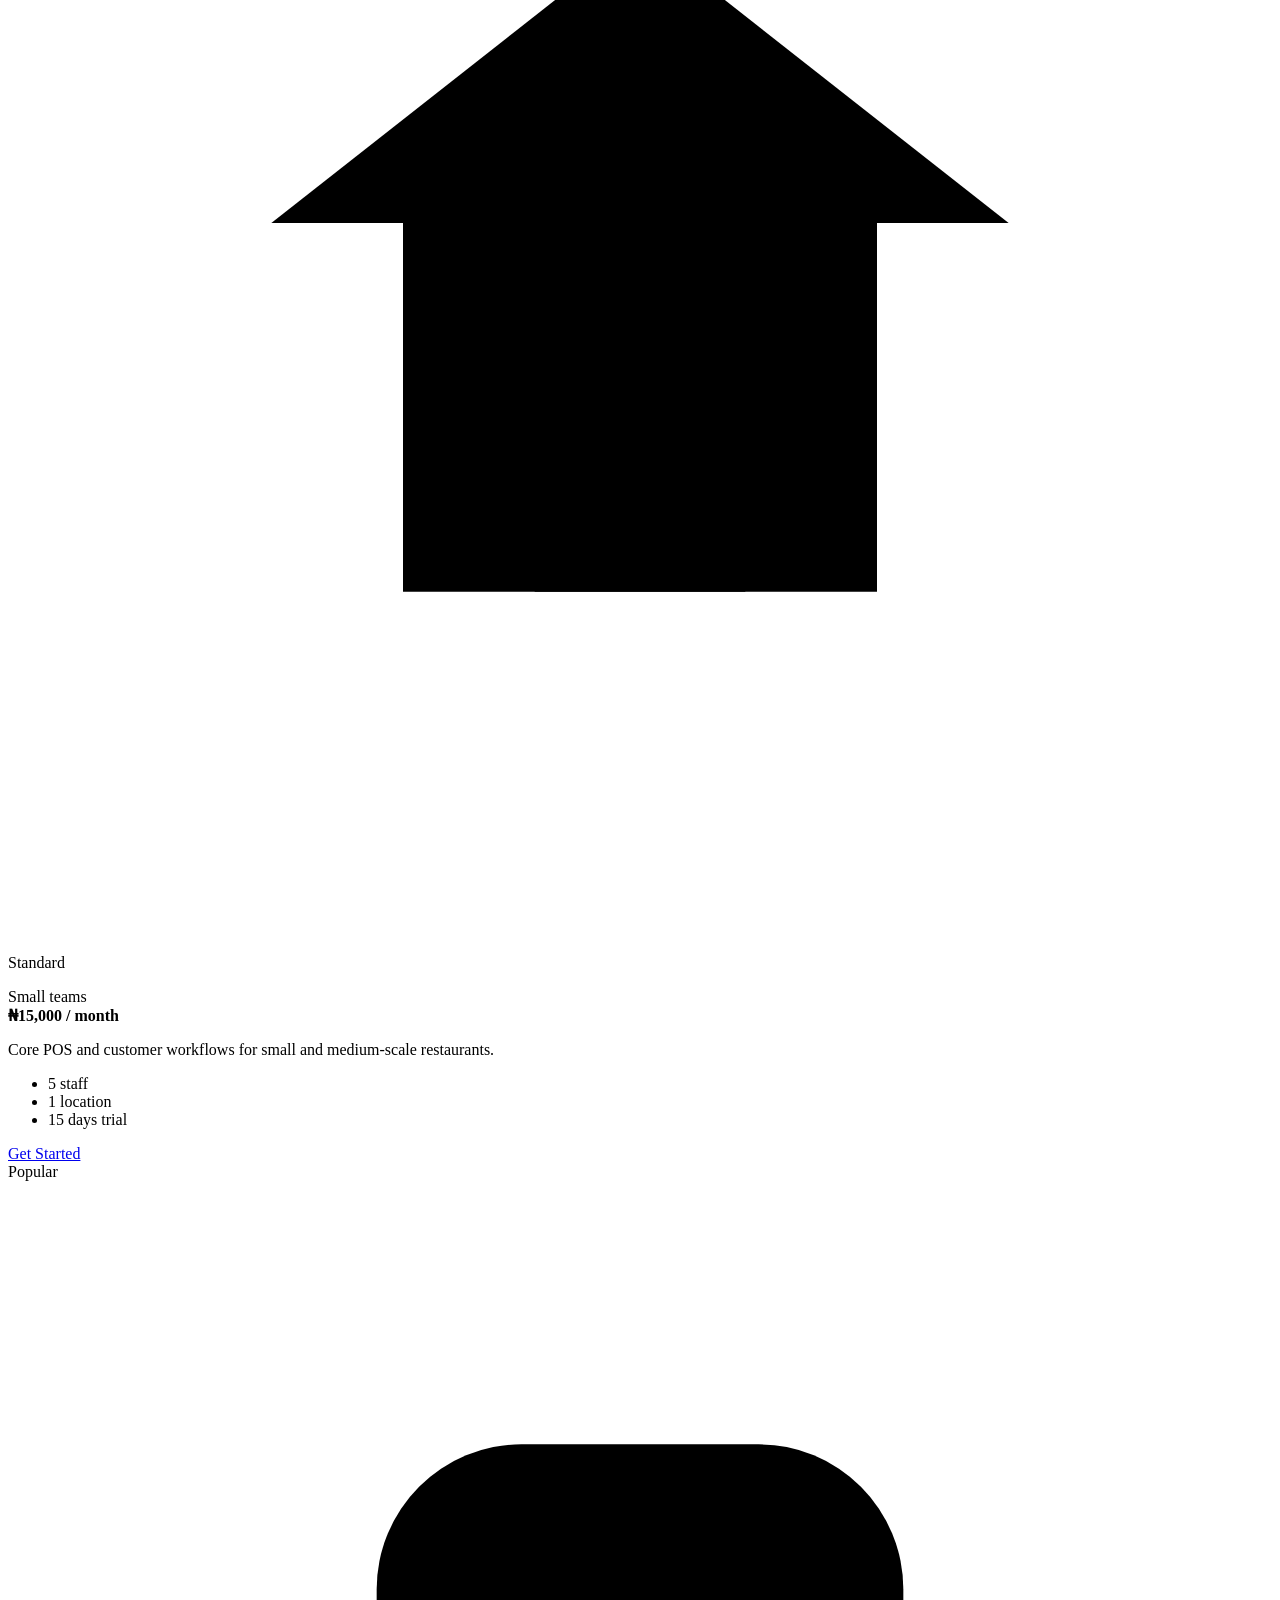
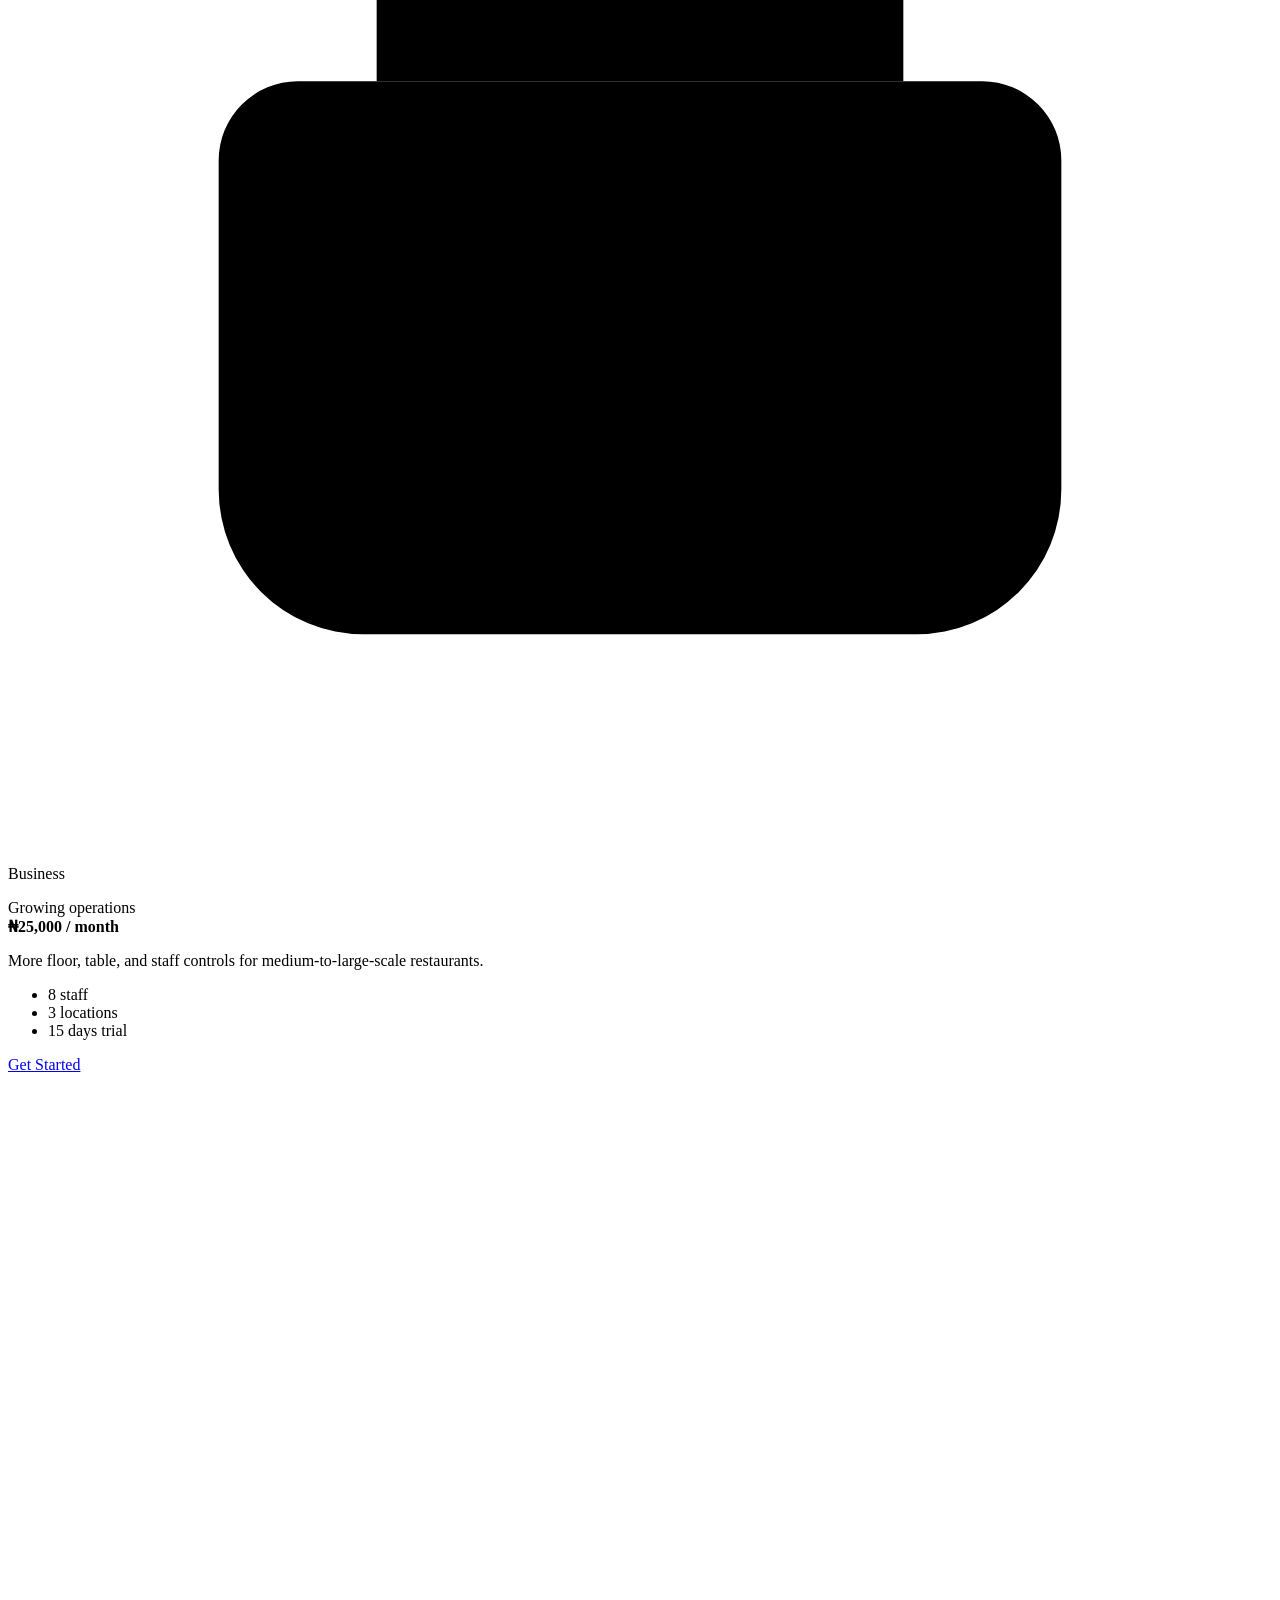
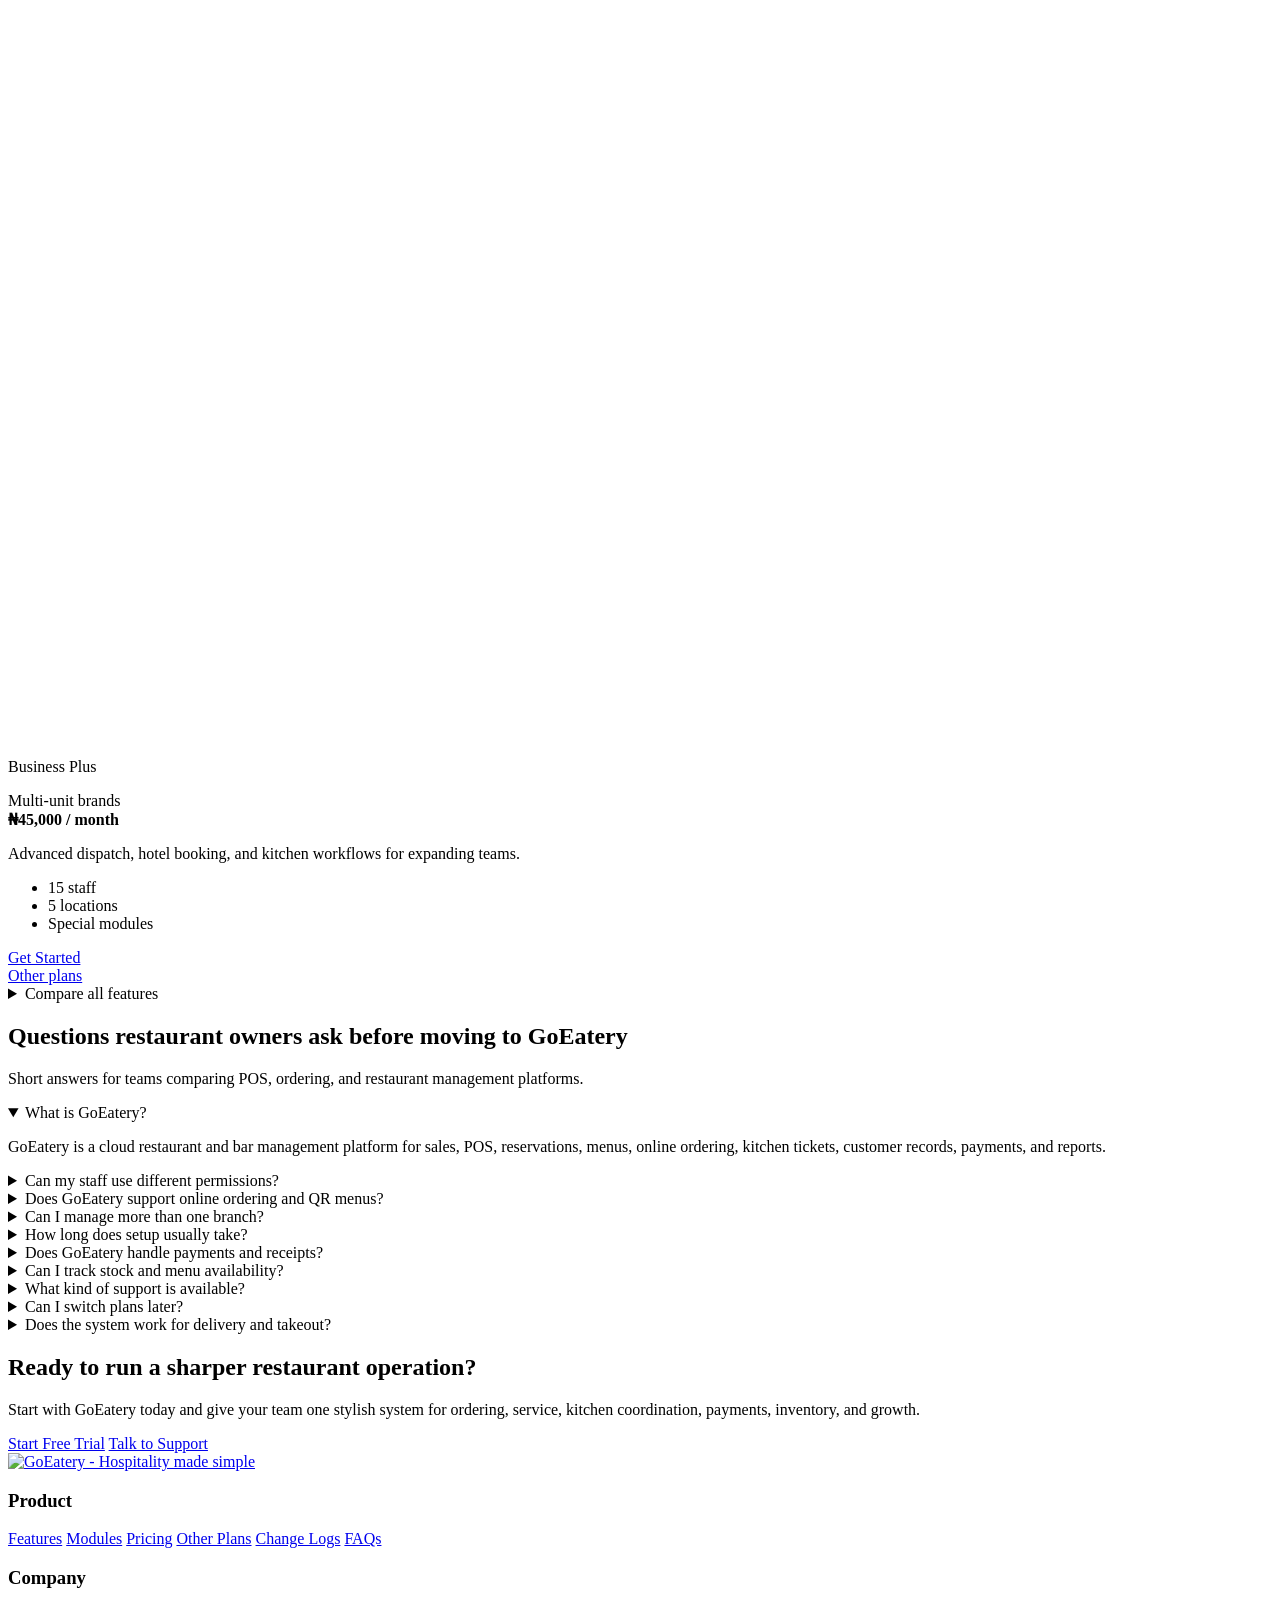
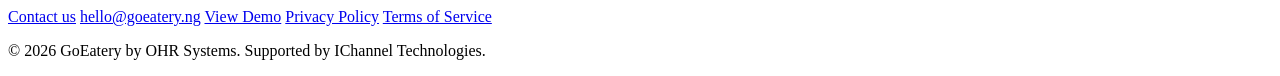
==== commit 5af8769d: "Add pricing page links and styles" ====
--- a/index.html
+++ b/index.html
@@ -113,7 +113,7 @@
           </p>
           <div class="hero-actions" aria-label="Hero actions">
             <a class="button button-dark" href="#pricing">Start Free Trial</a>
-            <a class="button button-soft" href="https://demo.goeatery.ng" target="_blank" rel="noopener noreferrer">View Demo</a>
+            <a class="button button-soft" href="https://demo.goeatery.ng">View Demo</a>
           </div>
           <div class="hero-rating" aria-label="GoEatery highlights">
             <span class="stars">★★★★★</span>
@@ -385,7 +385,7 @@
               <p>Core POS and customer workflows for small and medium-scale restaurants.</p>
               <ul class="plan-quick-list">
                 <li>5 staff</li>
-                <li>1 branch</li>
+                <li>1 location</li>
                 <li>15 days trial</li>
               </ul>
               <a class="button button-dark button-dark-muted" href="https://goeatery.ng/restaurant-signup">Get Started</a>
@@ -409,7 +409,7 @@
               <p>More floor, table, and staff controls for medium-to-large-scale restaurants.</p>
               <ul class="plan-quick-list">
                 <li>8 staff</li>
-                <li>2 branches</li>
+                <li>3 locations</li>
                 <li>15 days trial</li>
               </ul>
               <a class="button button-dark" href="https://goeatery.ng/restaurant-signup">Get Started</a>
@@ -432,13 +432,14 @@
               <strong class="plan-price" data-monthly-price="₦45,000" data-annual-price="₦540,000">₦45,000 <span>/ month</span></strong>
               <p>Advanced dispatch, hotel booking, and kitchen workflows for expanding teams.</p>
               <ul class="plan-quick-list">
-                <li>10 staff</li>
-                <li>3 branches</li>
+                <li>15 staff</li>
+                <li>5 locations</li>
                 <li>Special modules</li>
               </ul>
               <a class="button button-dark" href="https://goeatery.ng/restaurant-signup">Get Started</a>
             </article>
           </div>
+          <a class="pricing-other-link" href="/home/pricing.html">Other plans</a>
 
           <details class="pricing-compare">
             <summary>Compare all features</summary>
@@ -513,7 +514,7 @@
               <span role="rowheader">Staff access</span>
               <span class="feature-status feature-value" role="cell">5 staff</span>
               <span class="feature-status feature-value" role="cell">8 staff</span>
-              <span class="feature-status feature-value" role="cell">10 staff</span>
+              <span class="feature-status feature-value" role="cell">15 staff</span>
             </div>
             <div class="feature-row" role="row">
               <span role="rowheader">Online payment</span>
@@ -558,10 +559,10 @@
               <span class="feature-status is-included" role="cell">Included</span>
             </div>
             <div class="feature-row" role="row">
-              <span role="rowheader">Branches</span>
-              <span class="feature-status feature-value" role="cell">1 branch</span>
-              <span class="feature-status feature-value" role="cell">2 branches</span>
-              <span class="feature-status feature-value" role="cell">3 branches</span>
+              <span role="rowheader">Locations</span>
+              <span class="feature-status feature-value" role="cell">1 location</span>
+              <span class="feature-status feature-value" role="cell">3 locations</span>
+              <span class="feature-status feature-value" role="cell">5 locations</span>
             </div>
               <div class="feature-row" role="row">
                 <span role="rowheader">Custom theme settings</span>
@@ -649,6 +650,7 @@
           <a href="#features">Features</a>
           <a href="#modules">Modules</a>
           <a href="#pricing">Pricing</a>
+          <a href="/home/pricing.html">Other Plans</a>
           <a href="/home/change-logs.html">Change Logs</a>
           <a href="#faq">FAQs</a>
         </div>
@@ -656,7 +658,7 @@
           <h3>Company</h3>
           <a href="https://wa.me/2347031010500">Contact us</a>
           <a href="mailto:hello@goeatery.ng">hello@goeatery.ng</a>
-          <a href="https://demo.goeatery.ng" target="_blank" rel="noopener noreferrer">View Demo</a>
+          <a href="https://demo.goeatery.ng">View Demo</a>
           <a href="/home/privacy.html">Privacy Policy</a>
           <a href="/home/terms.html">Terms of Service</a>
         </div>
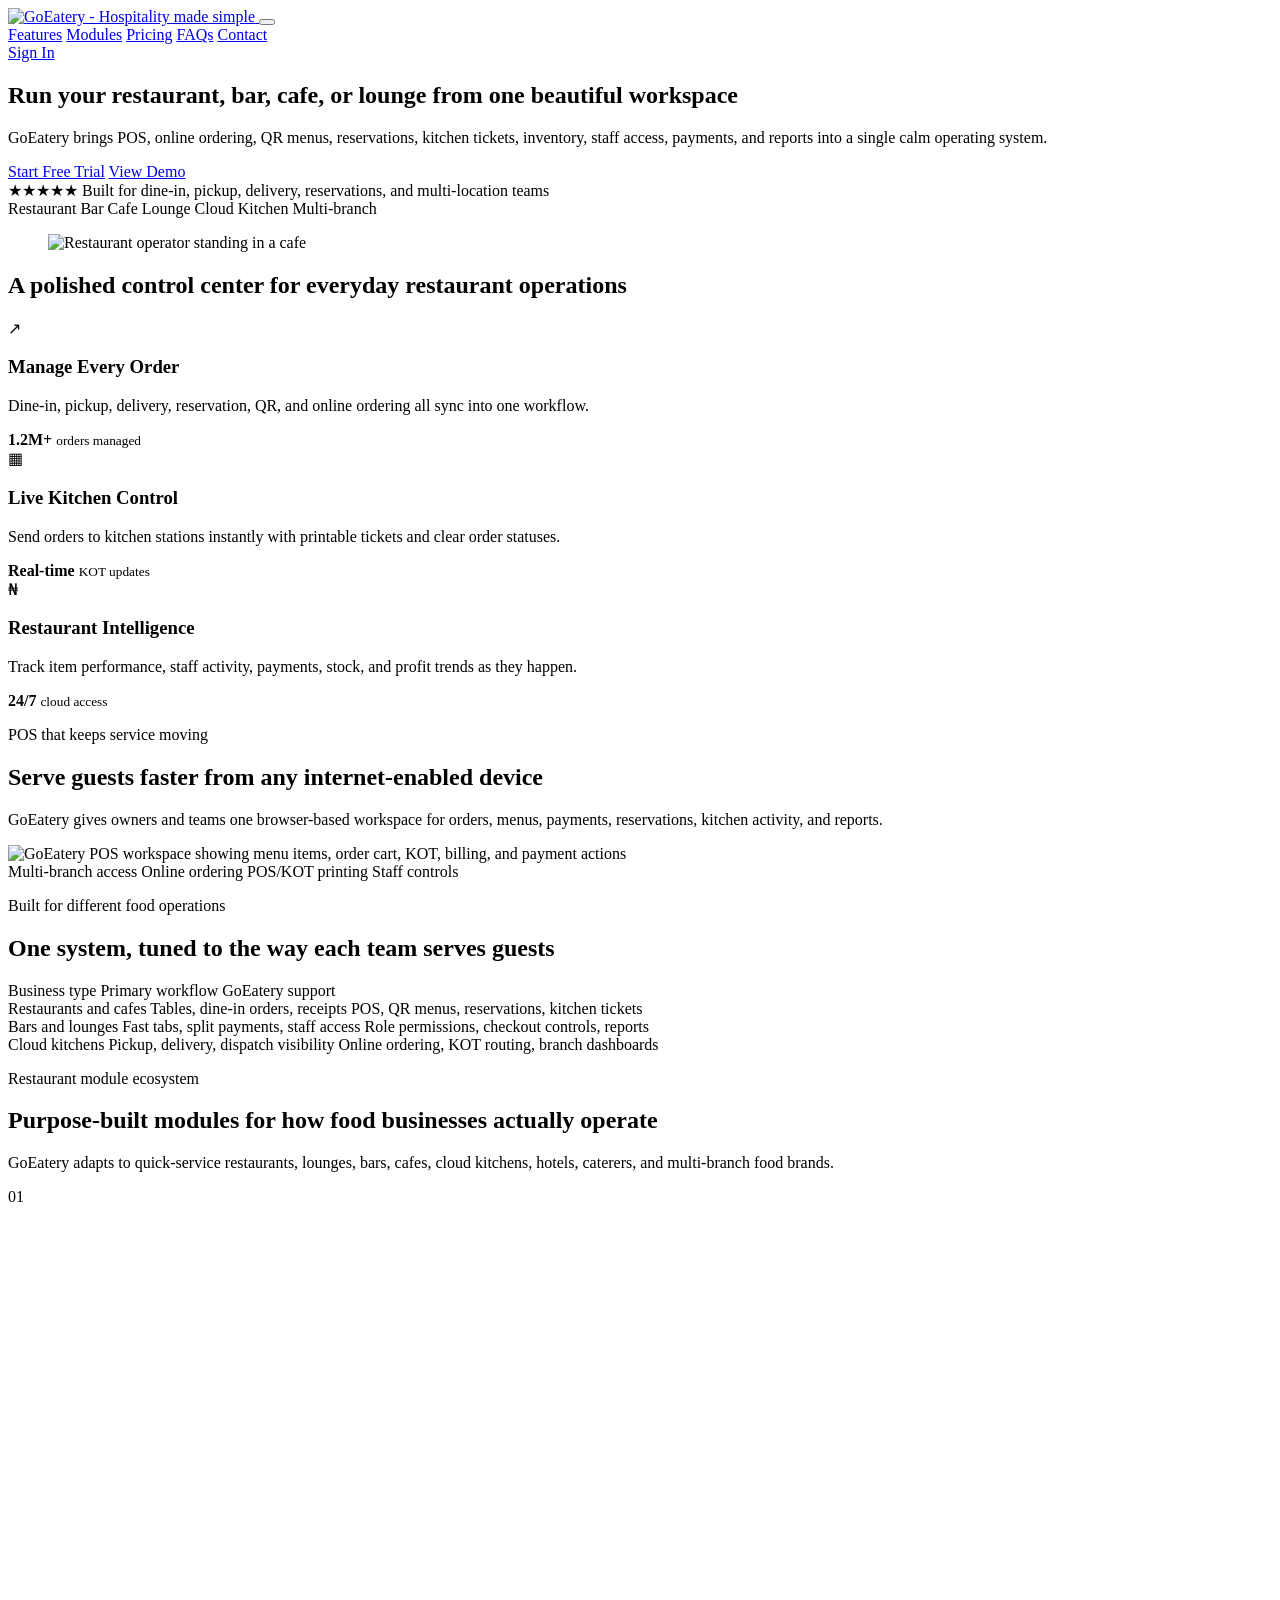
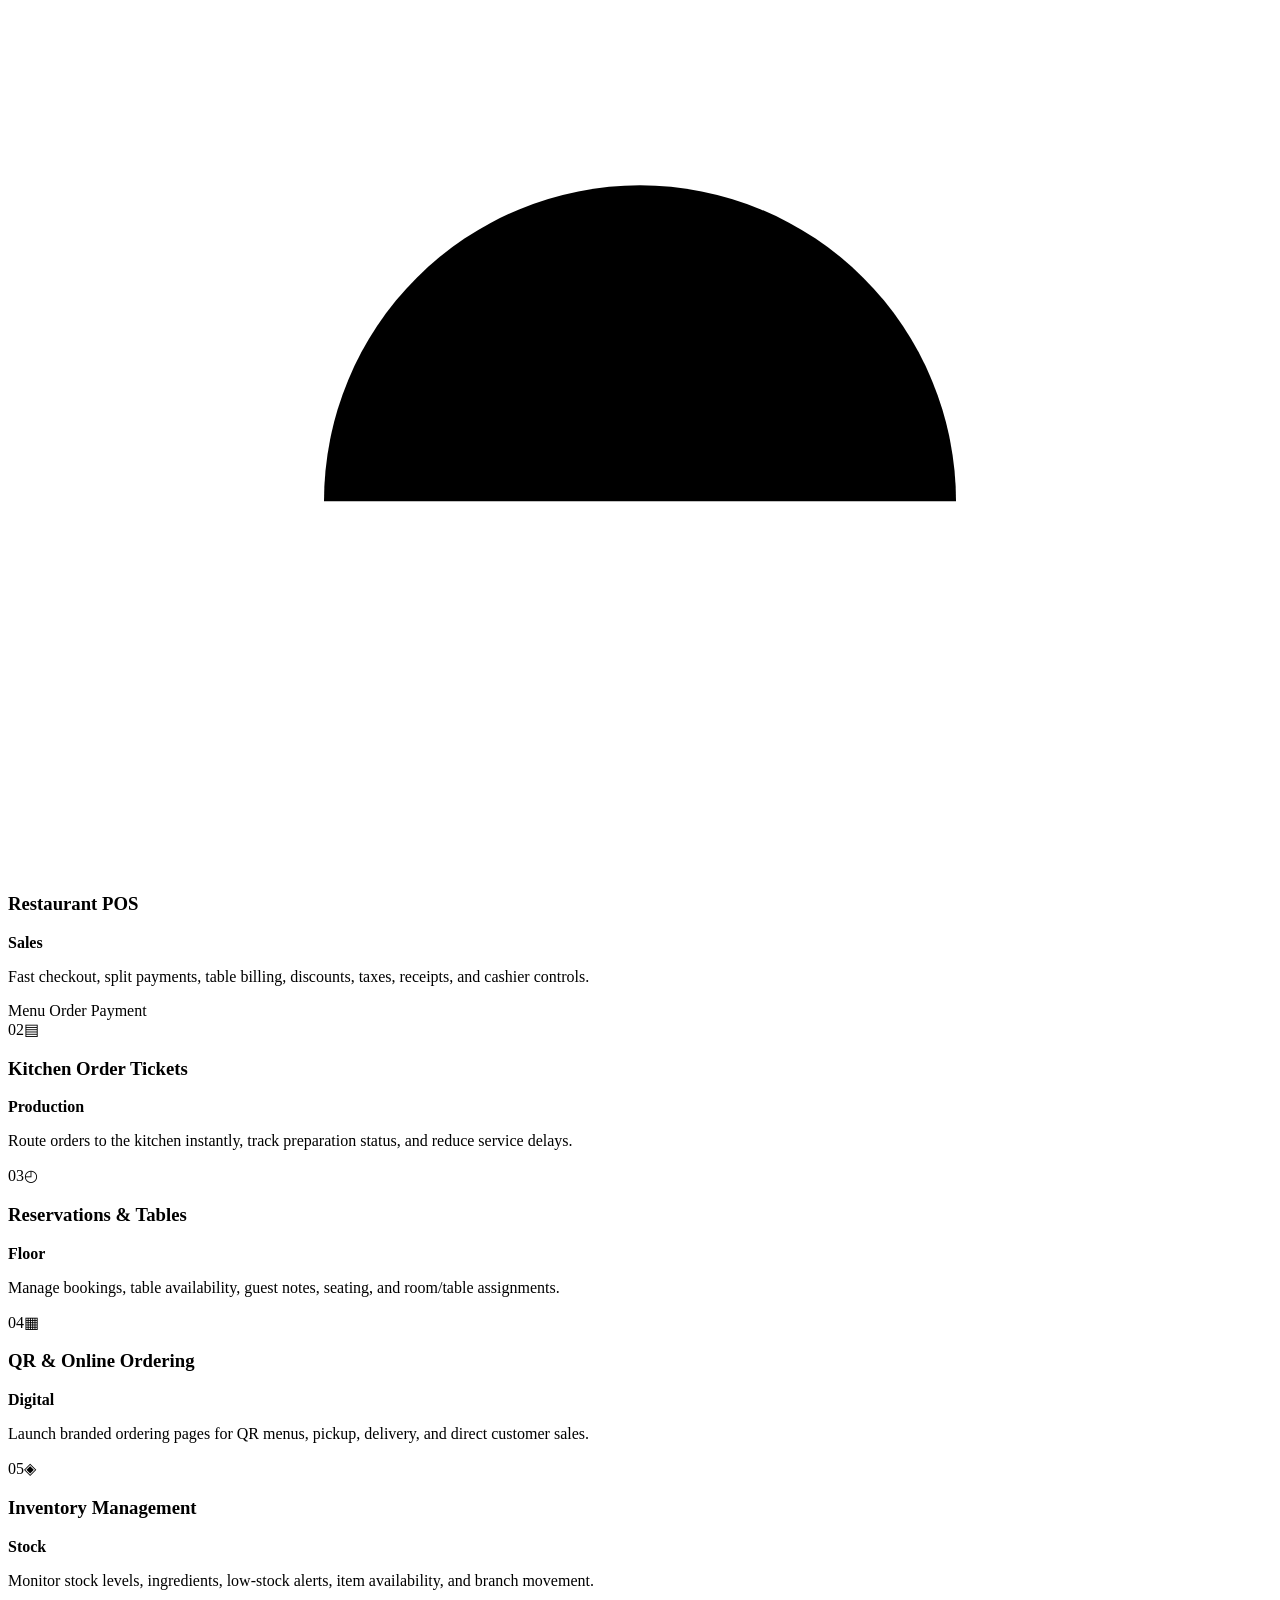
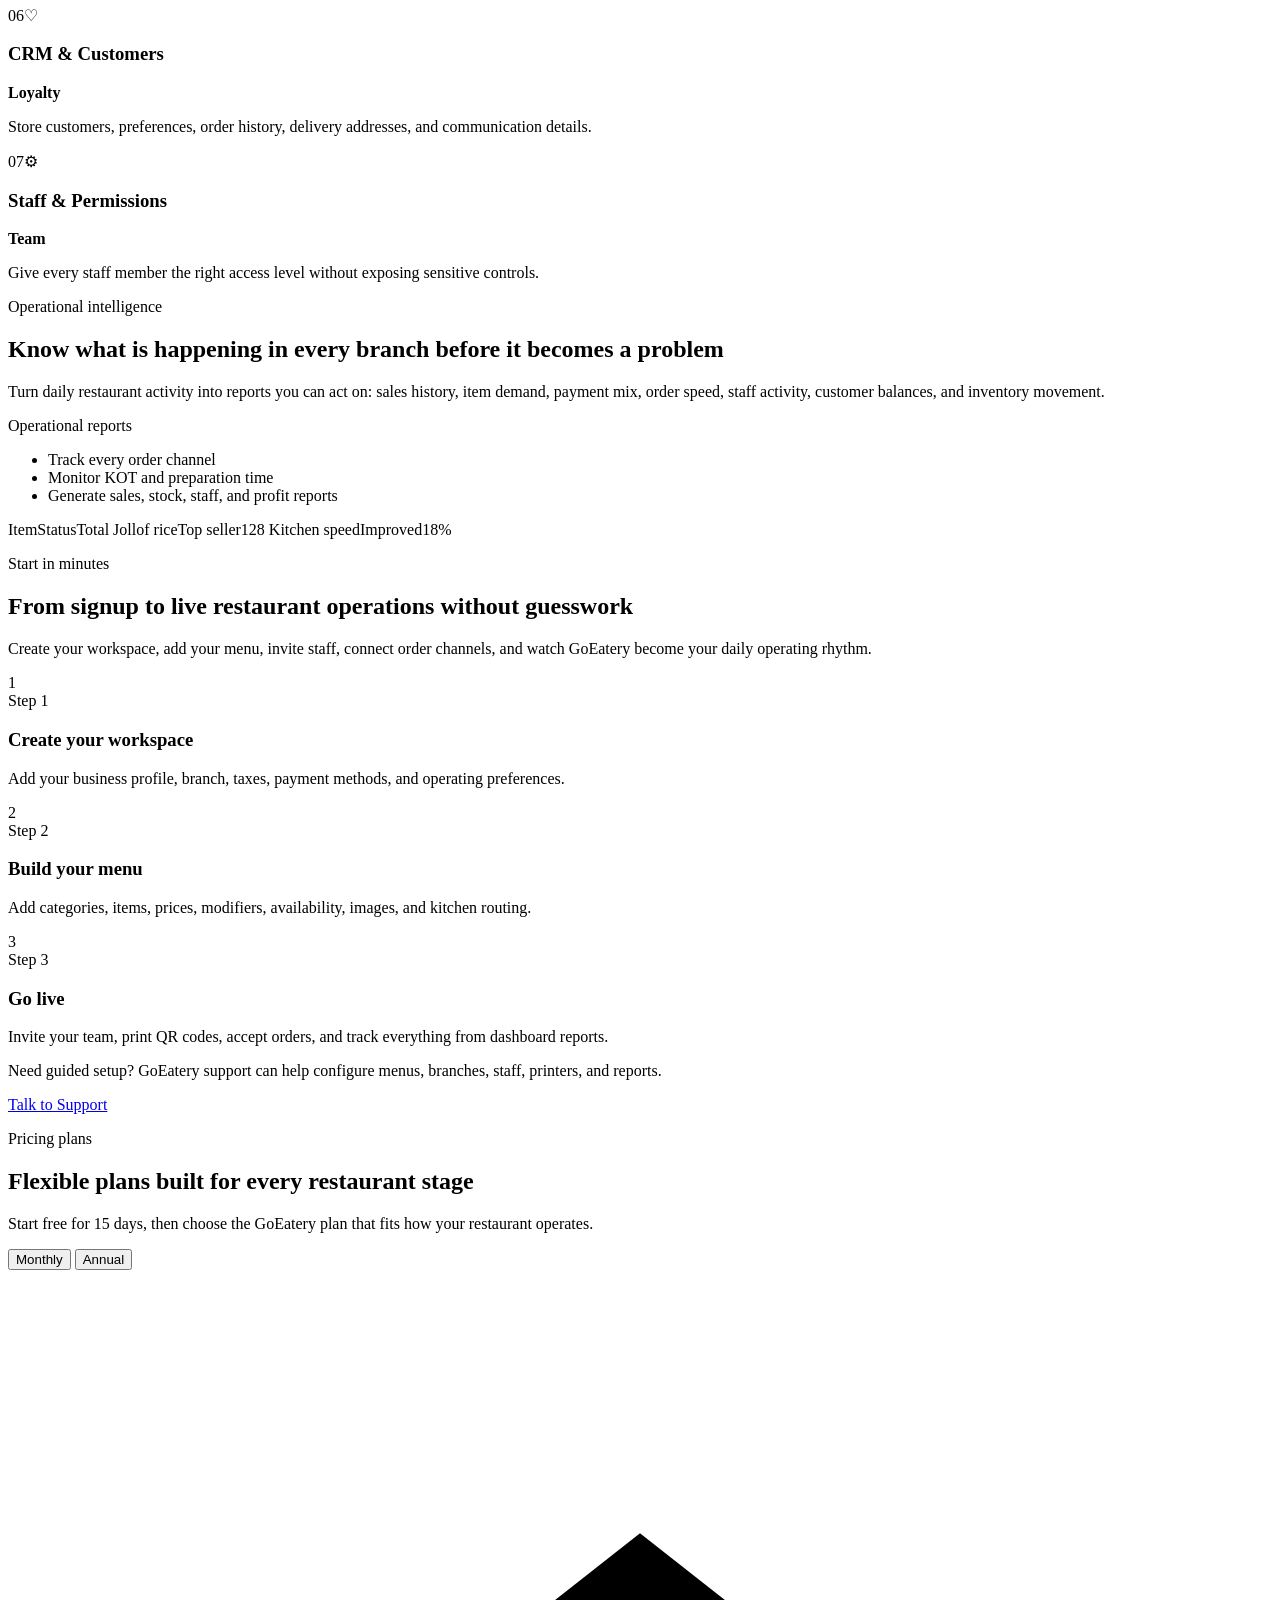
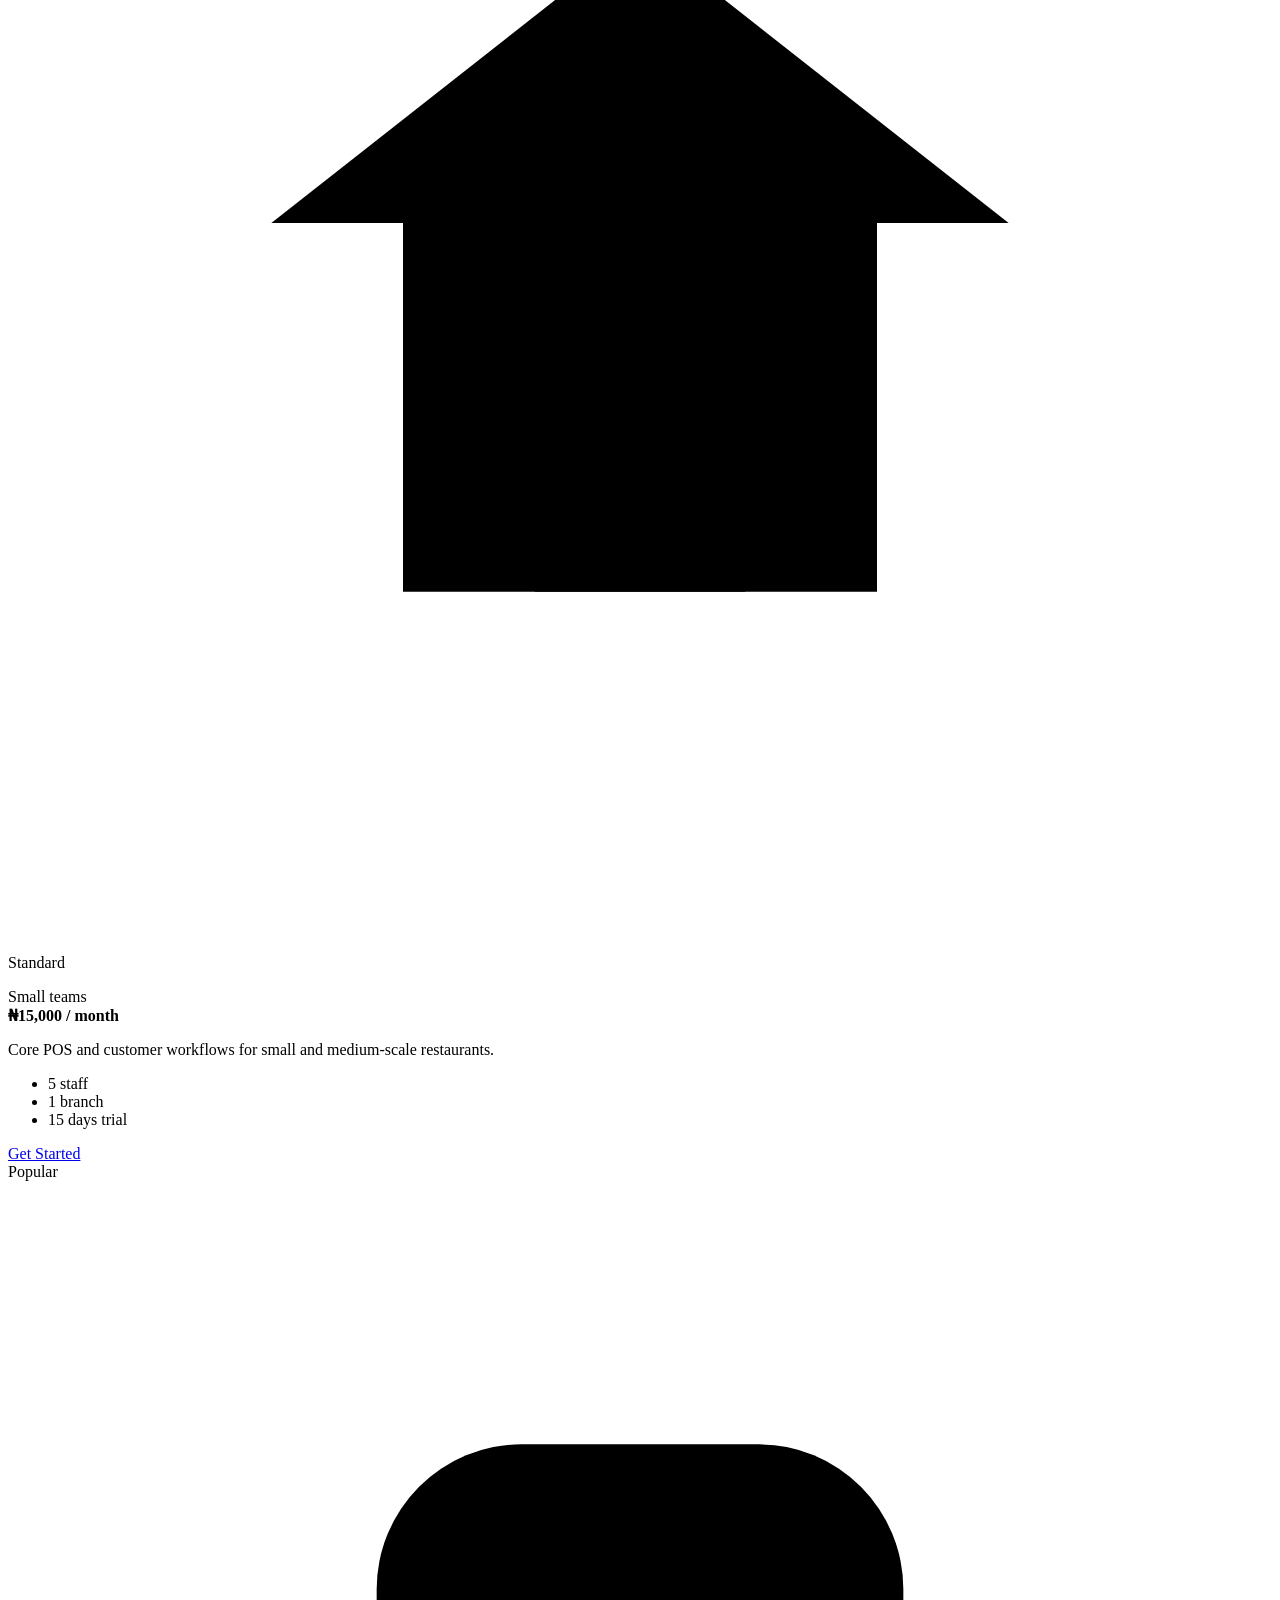
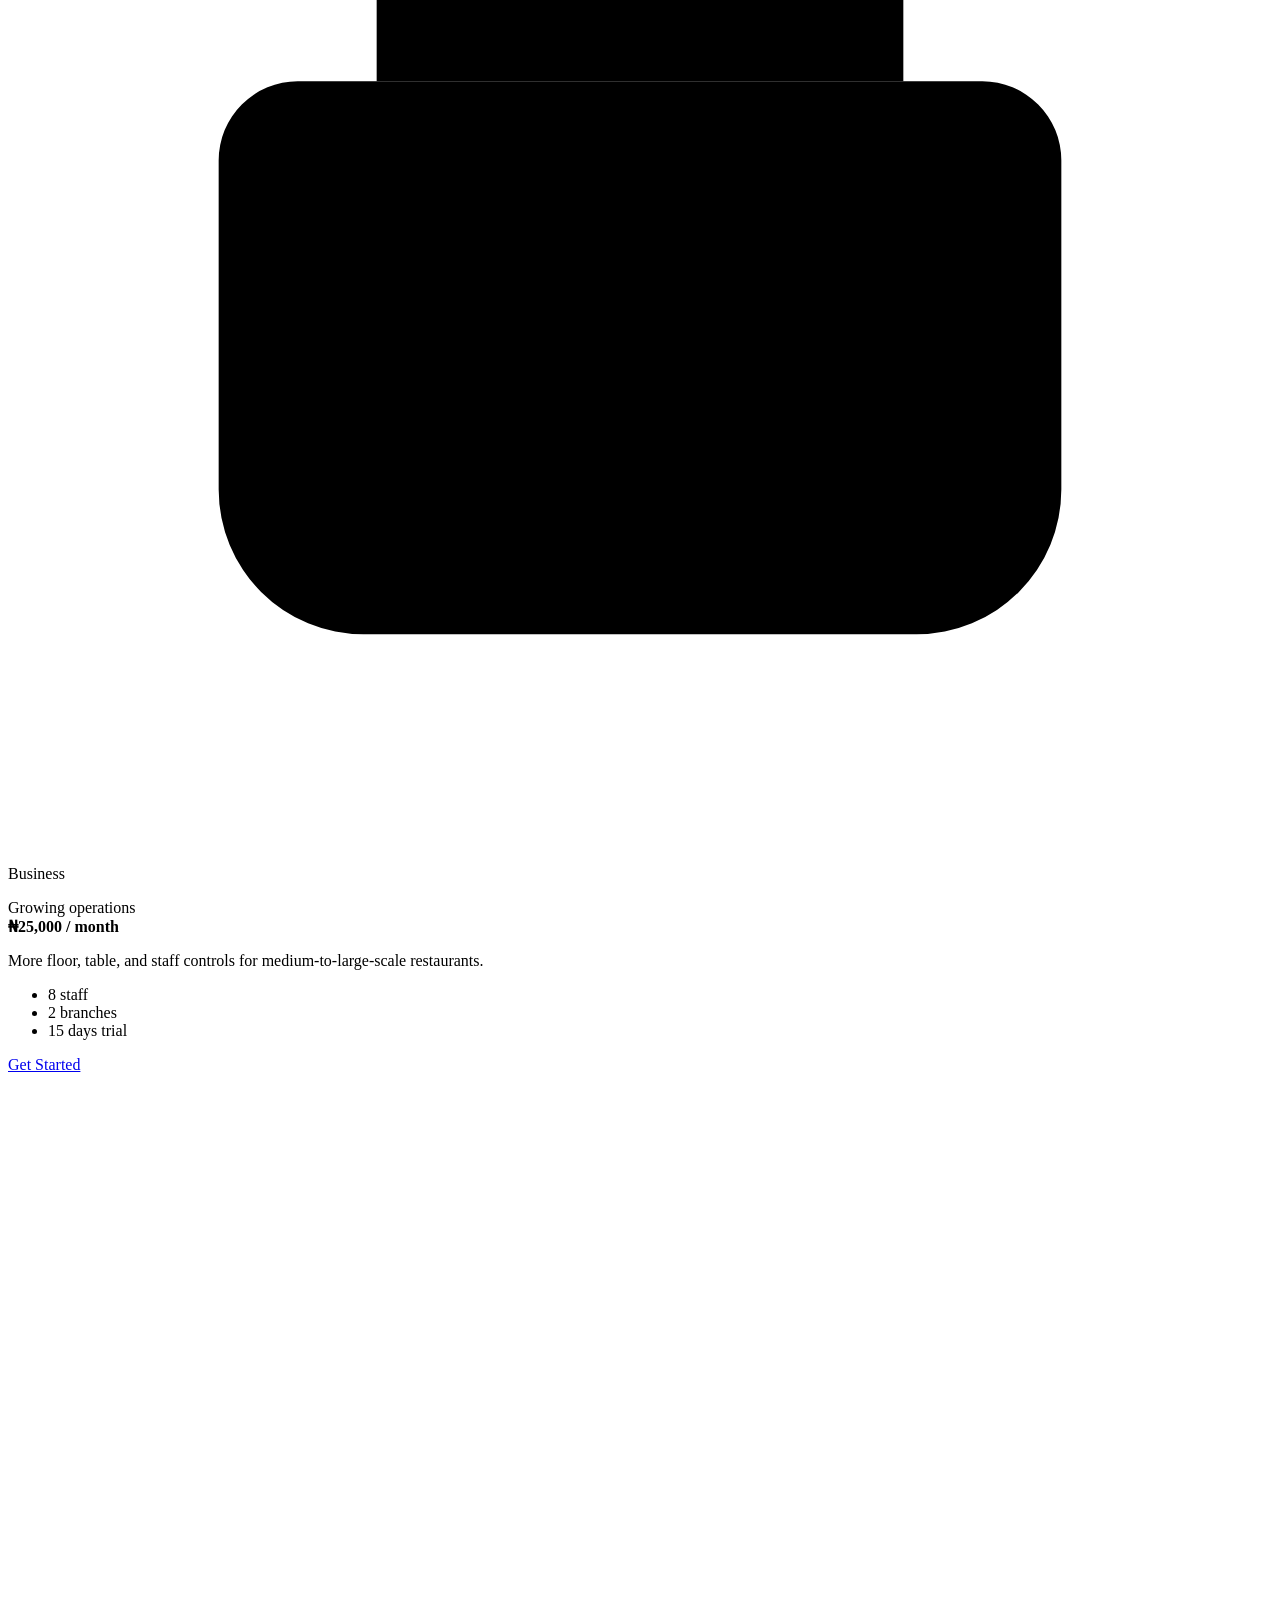
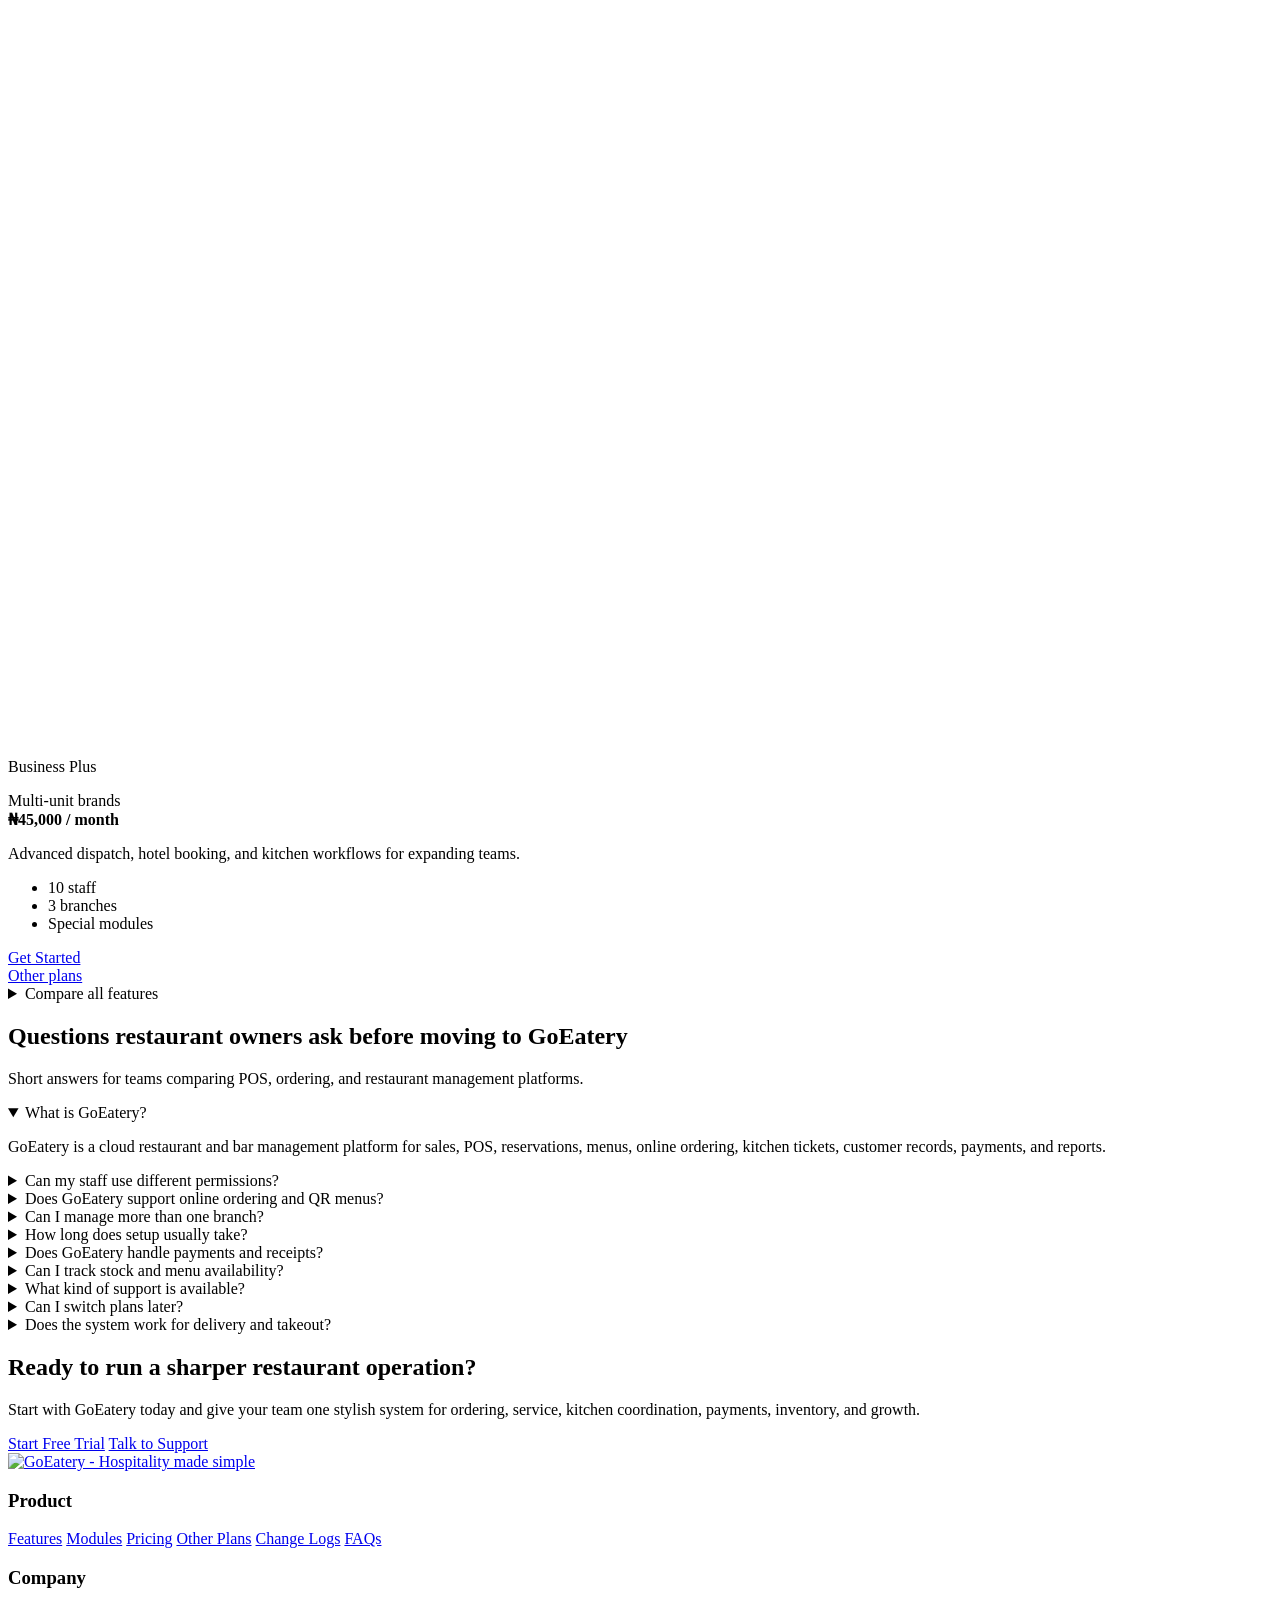
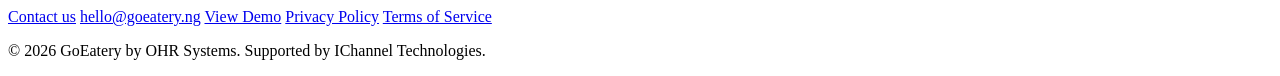
==== commit d2ee8e30: "Merge branch 'main' of https://github.com/thekingchild/goeatery-po" ====
--- a/index.html
+++ b/index.html
@@ -113,7 +113,7 @@
           </p>
           <div class="hero-actions" aria-label="Hero actions">
             <a class="button button-dark" href="#pricing">Start Free Trial</a>
-            <a class="button button-soft" href="https://demo.goeatery.ng">View Demo</a>
+            <a class="button button-soft" href="https://demo.goeatery.ng" target="_blank" rel="noopener noreferrer">View Demo</a>
           </div>
           <div class="hero-rating" aria-label="GoEatery highlights">
             <span class="stars">★★★★★</span>
@@ -385,7 +385,7 @@
               <p>Core POS and customer workflows for small and medium-scale restaurants.</p>
               <ul class="plan-quick-list">
                 <li>5 staff</li>
-                <li>1 location</li>
+                <li>1 branch</li>
                 <li>15 days trial</li>
               </ul>
               <a class="button button-dark button-dark-muted" href="https://goeatery.ng/restaurant-signup">Get Started</a>
@@ -409,7 +409,7 @@
               <p>More floor, table, and staff controls for medium-to-large-scale restaurants.</p>
               <ul class="plan-quick-list">
                 <li>8 staff</li>
-                <li>3 locations</li>
+                <li>2 branches</li>
                 <li>15 days trial</li>
               </ul>
               <a class="button button-dark" href="https://goeatery.ng/restaurant-signup">Get Started</a>
@@ -432,8 +432,8 @@
               <strong class="plan-price" data-monthly-price="₦45,000" data-annual-price="₦540,000">₦45,000 <span>/ month</span></strong>
               <p>Advanced dispatch, hotel booking, and kitchen workflows for expanding teams.</p>
               <ul class="plan-quick-list">
-                <li>15 staff</li>
-                <li>5 locations</li>
+                <li>10 staff</li>
+                <li>3 branches</li>
                 <li>Special modules</li>
               </ul>
               <a class="button button-dark" href="https://goeatery.ng/restaurant-signup">Get Started</a>
@@ -514,7 +514,7 @@
               <span role="rowheader">Staff access</span>
               <span class="feature-status feature-value" role="cell">5 staff</span>
               <span class="feature-status feature-value" role="cell">8 staff</span>
-              <span class="feature-status feature-value" role="cell">15 staff</span>
+              <span class="feature-status feature-value" role="cell">10 staff</span>
             </div>
             <div class="feature-row" role="row">
               <span role="rowheader">Online payment</span>
@@ -559,10 +559,10 @@
               <span class="feature-status is-included" role="cell">Included</span>
             </div>
             <div class="feature-row" role="row">
-              <span role="rowheader">Locations</span>
-              <span class="feature-status feature-value" role="cell">1 location</span>
-              <span class="feature-status feature-value" role="cell">3 locations</span>
-              <span class="feature-status feature-value" role="cell">5 locations</span>
+              <span role="rowheader">Branches</span>
+              <span class="feature-status feature-value" role="cell">1 branch</span>
+              <span class="feature-status feature-value" role="cell">2 branches</span>
+              <span class="feature-status feature-value" role="cell">3 branches</span>
             </div>
               <div class="feature-row" role="row">
                 <span role="rowheader">Custom theme settings</span>
@@ -658,7 +658,7 @@
           <h3>Company</h3>
           <a href="https://wa.me/2347031010500">Contact us</a>
           <a href="mailto:hello@goeatery.ng">hello@goeatery.ng</a>
-          <a href="https://demo.goeatery.ng">View Demo</a>
+          <a href="https://demo.goeatery.ng" target="_blank" rel="noopener noreferrer">View Demo</a>
           <a href="/home/privacy.html">Privacy Policy</a>
           <a href="/home/terms.html">Terms of Service</a>
         </div>
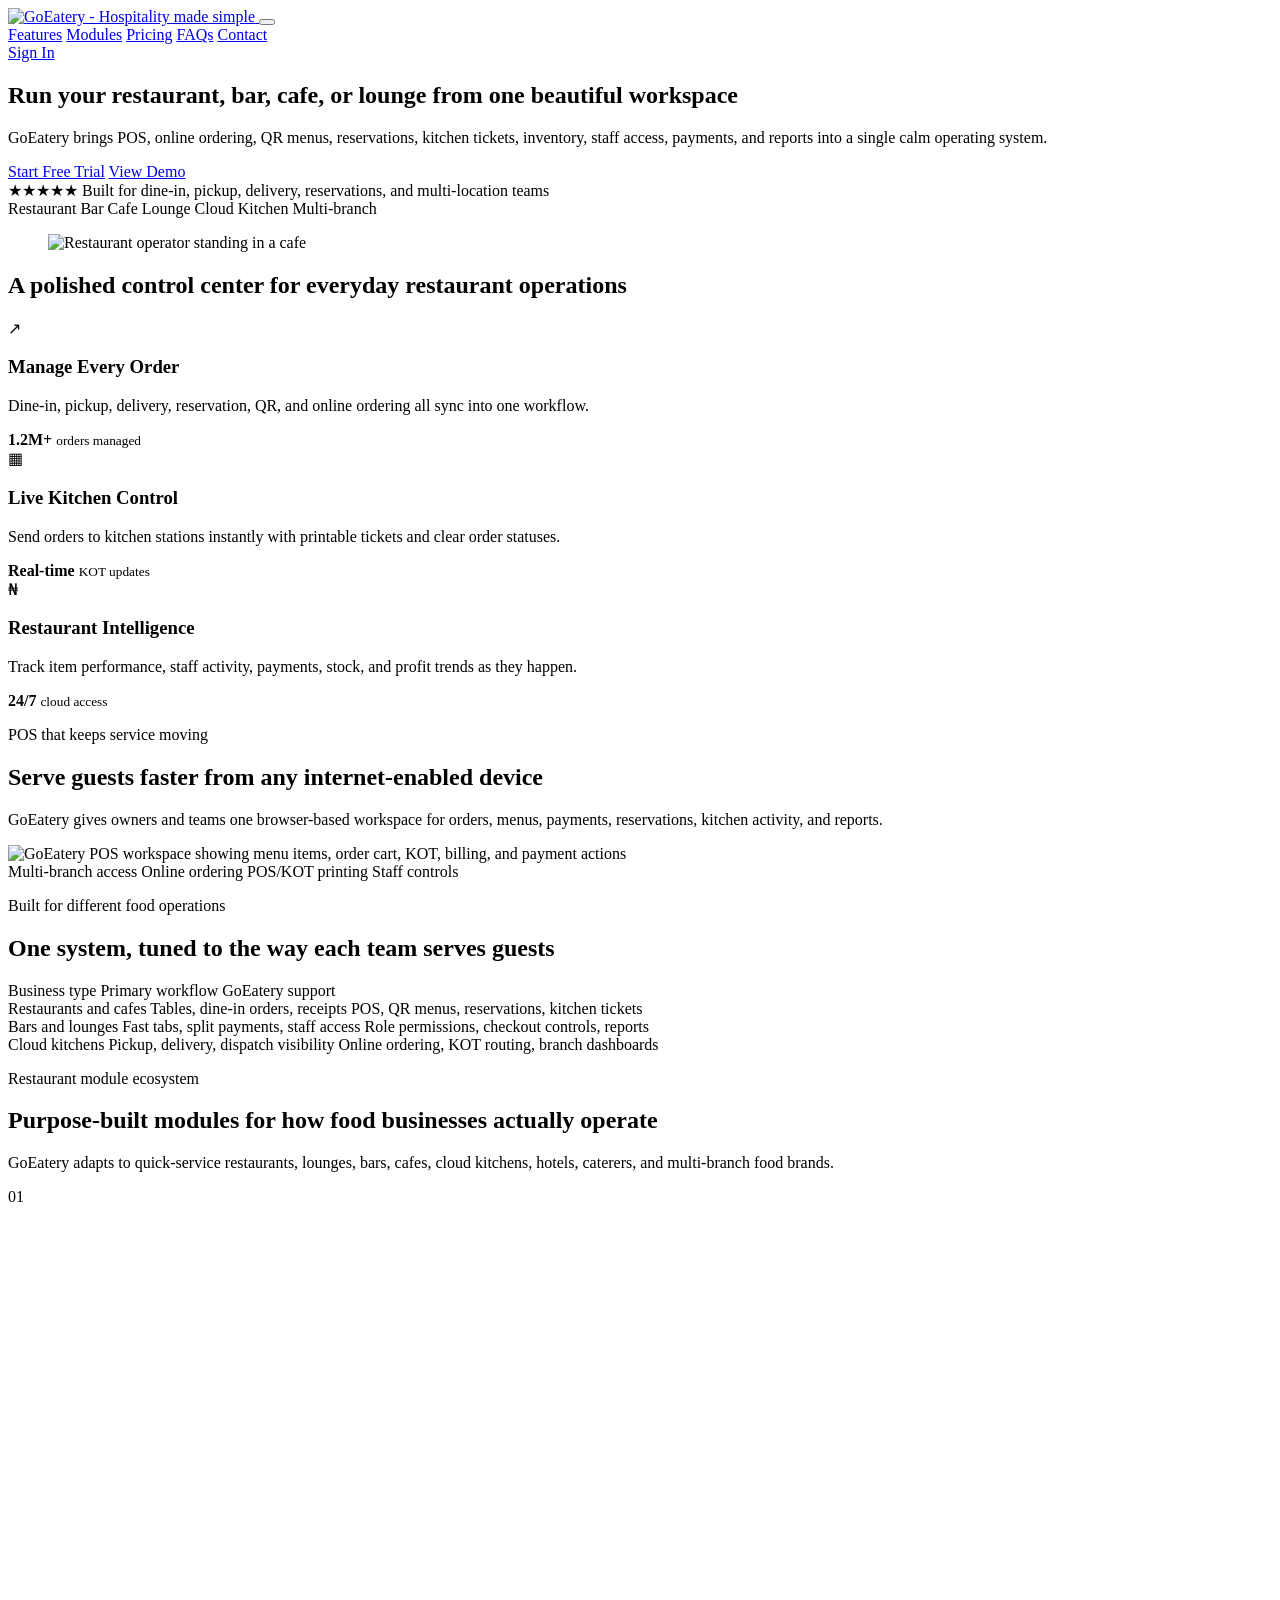
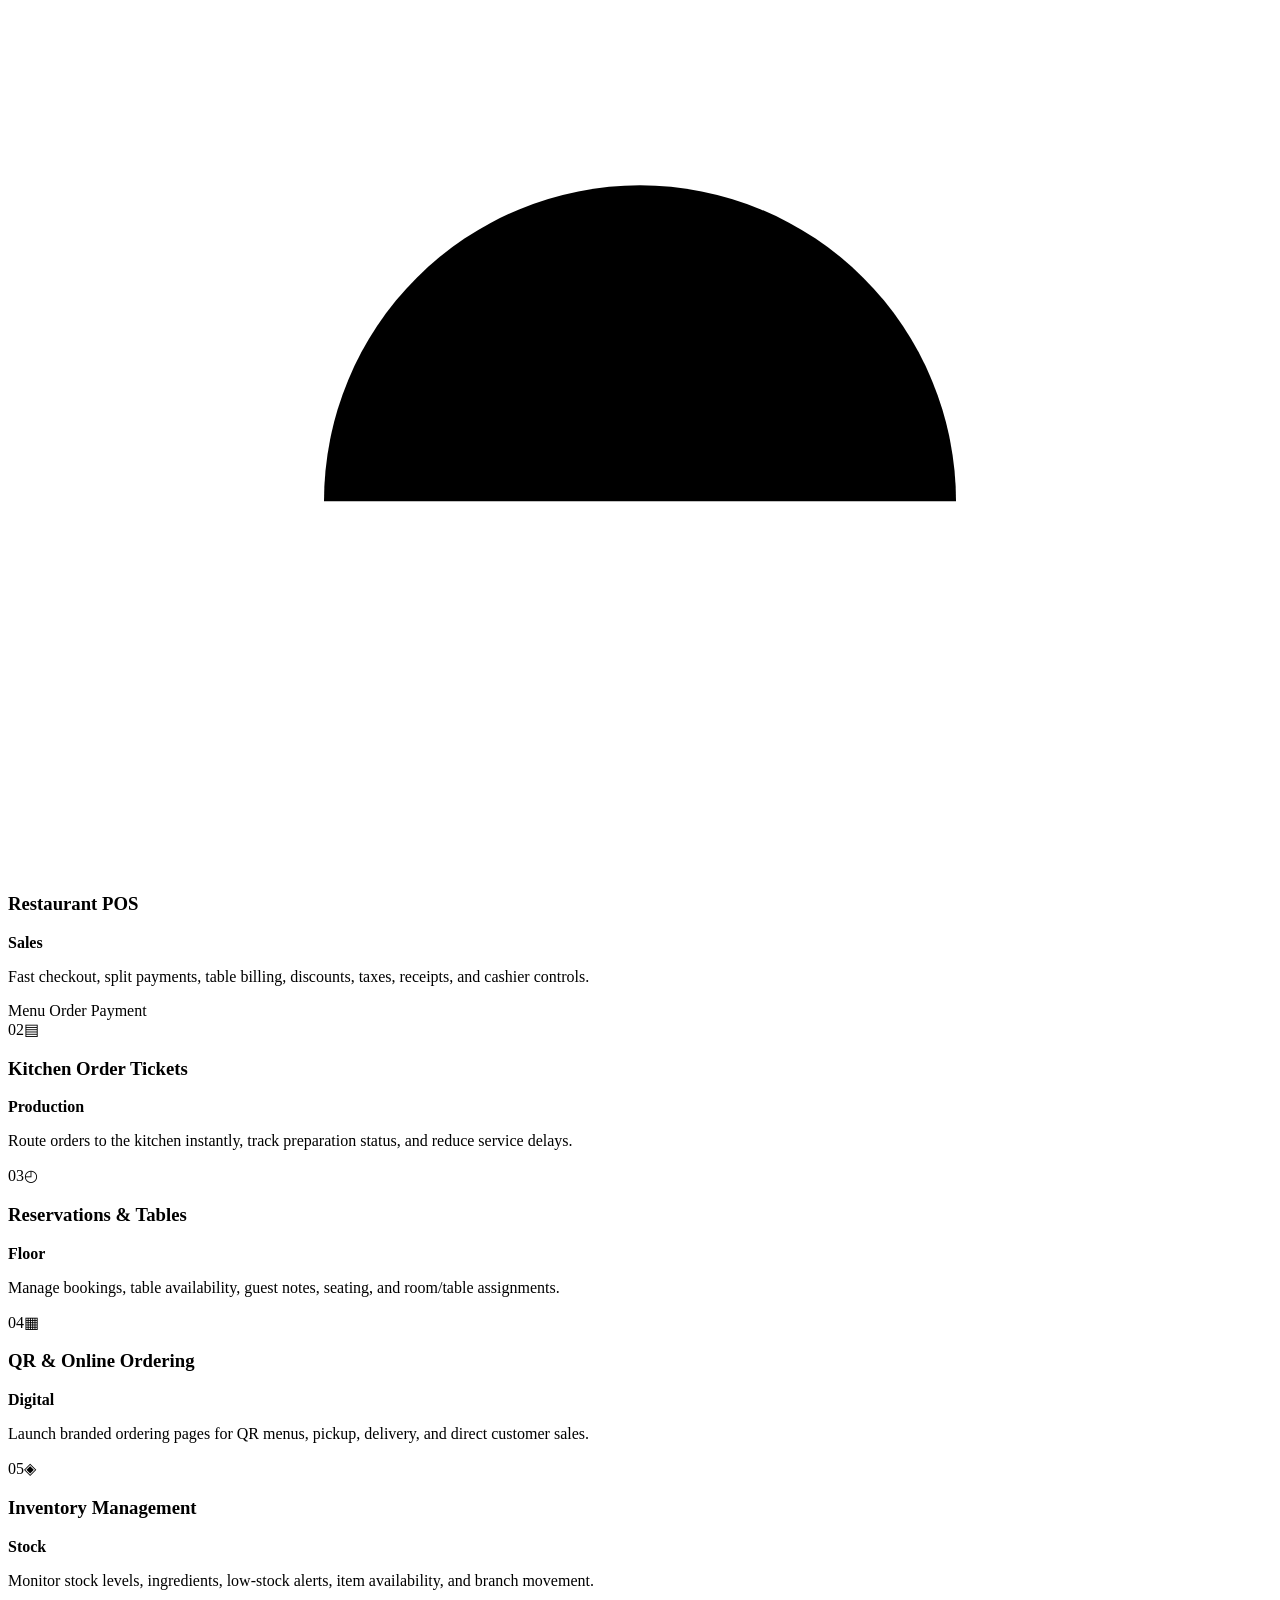
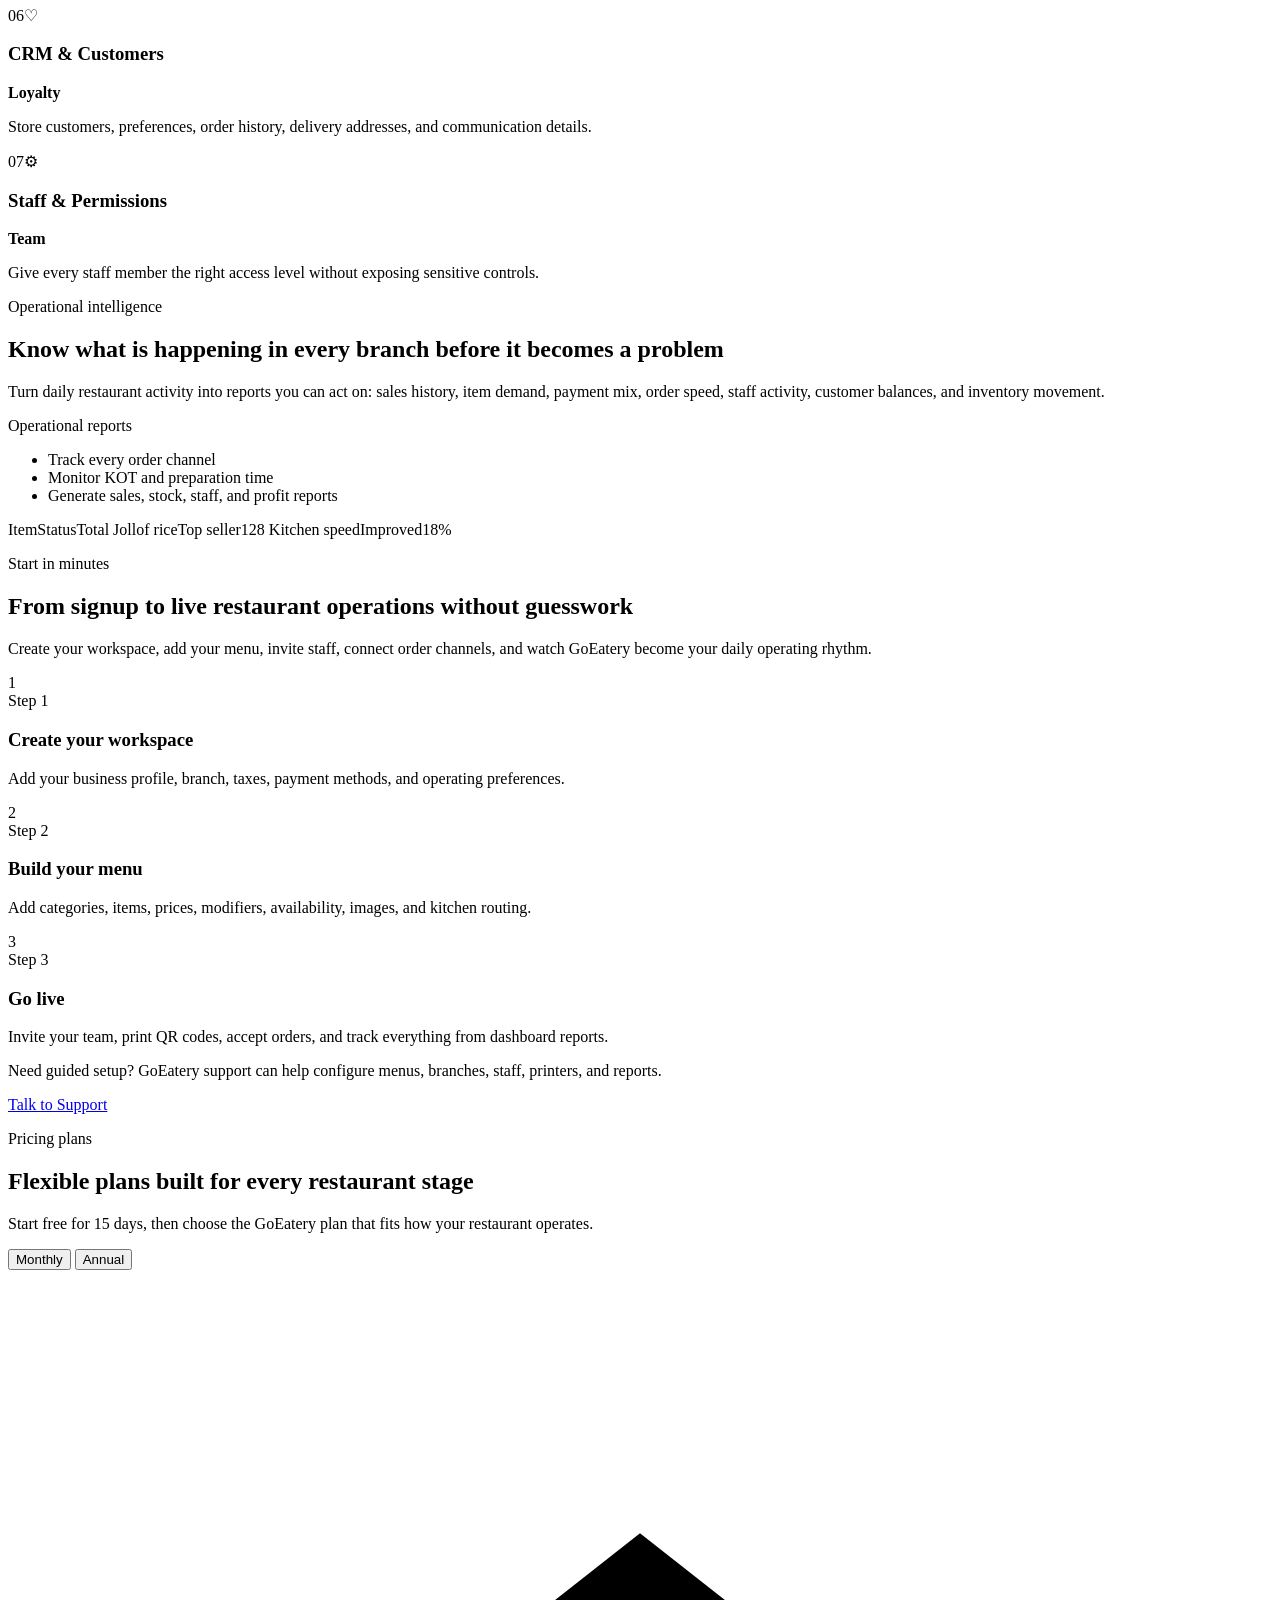
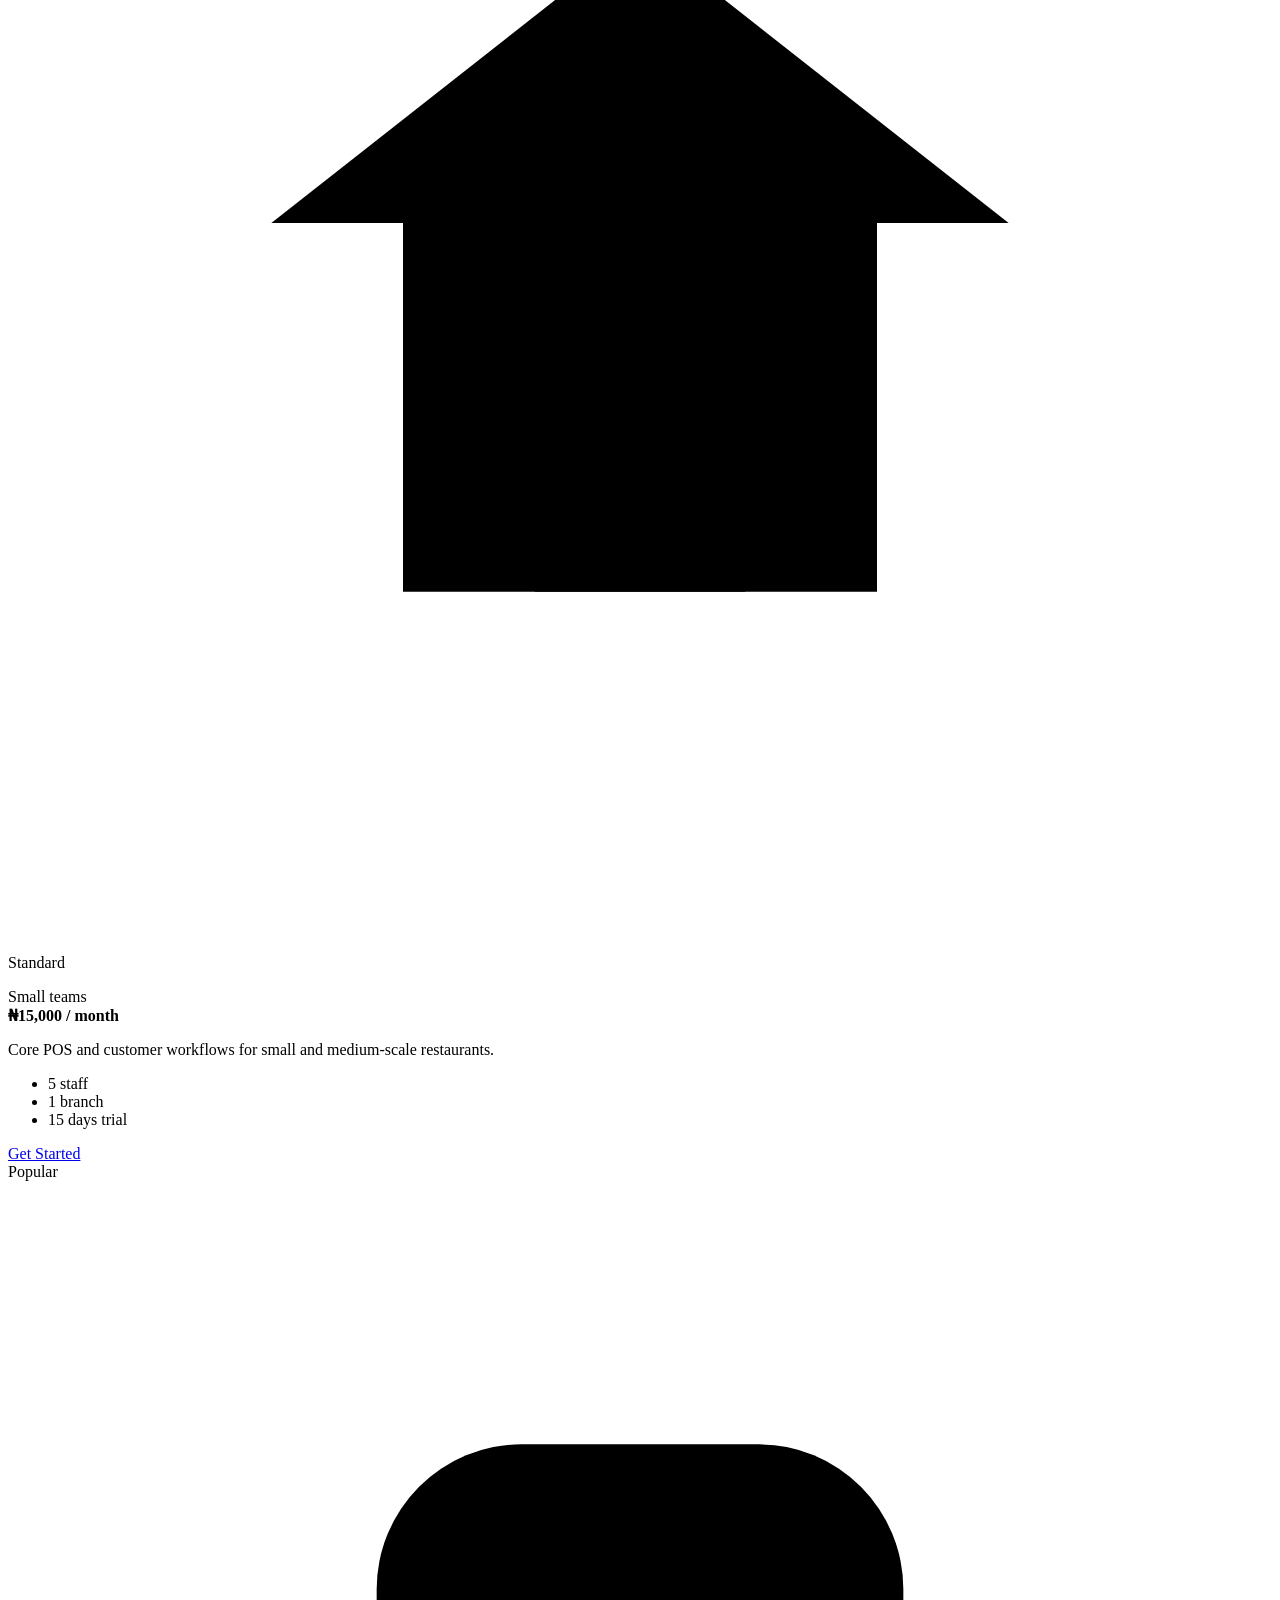
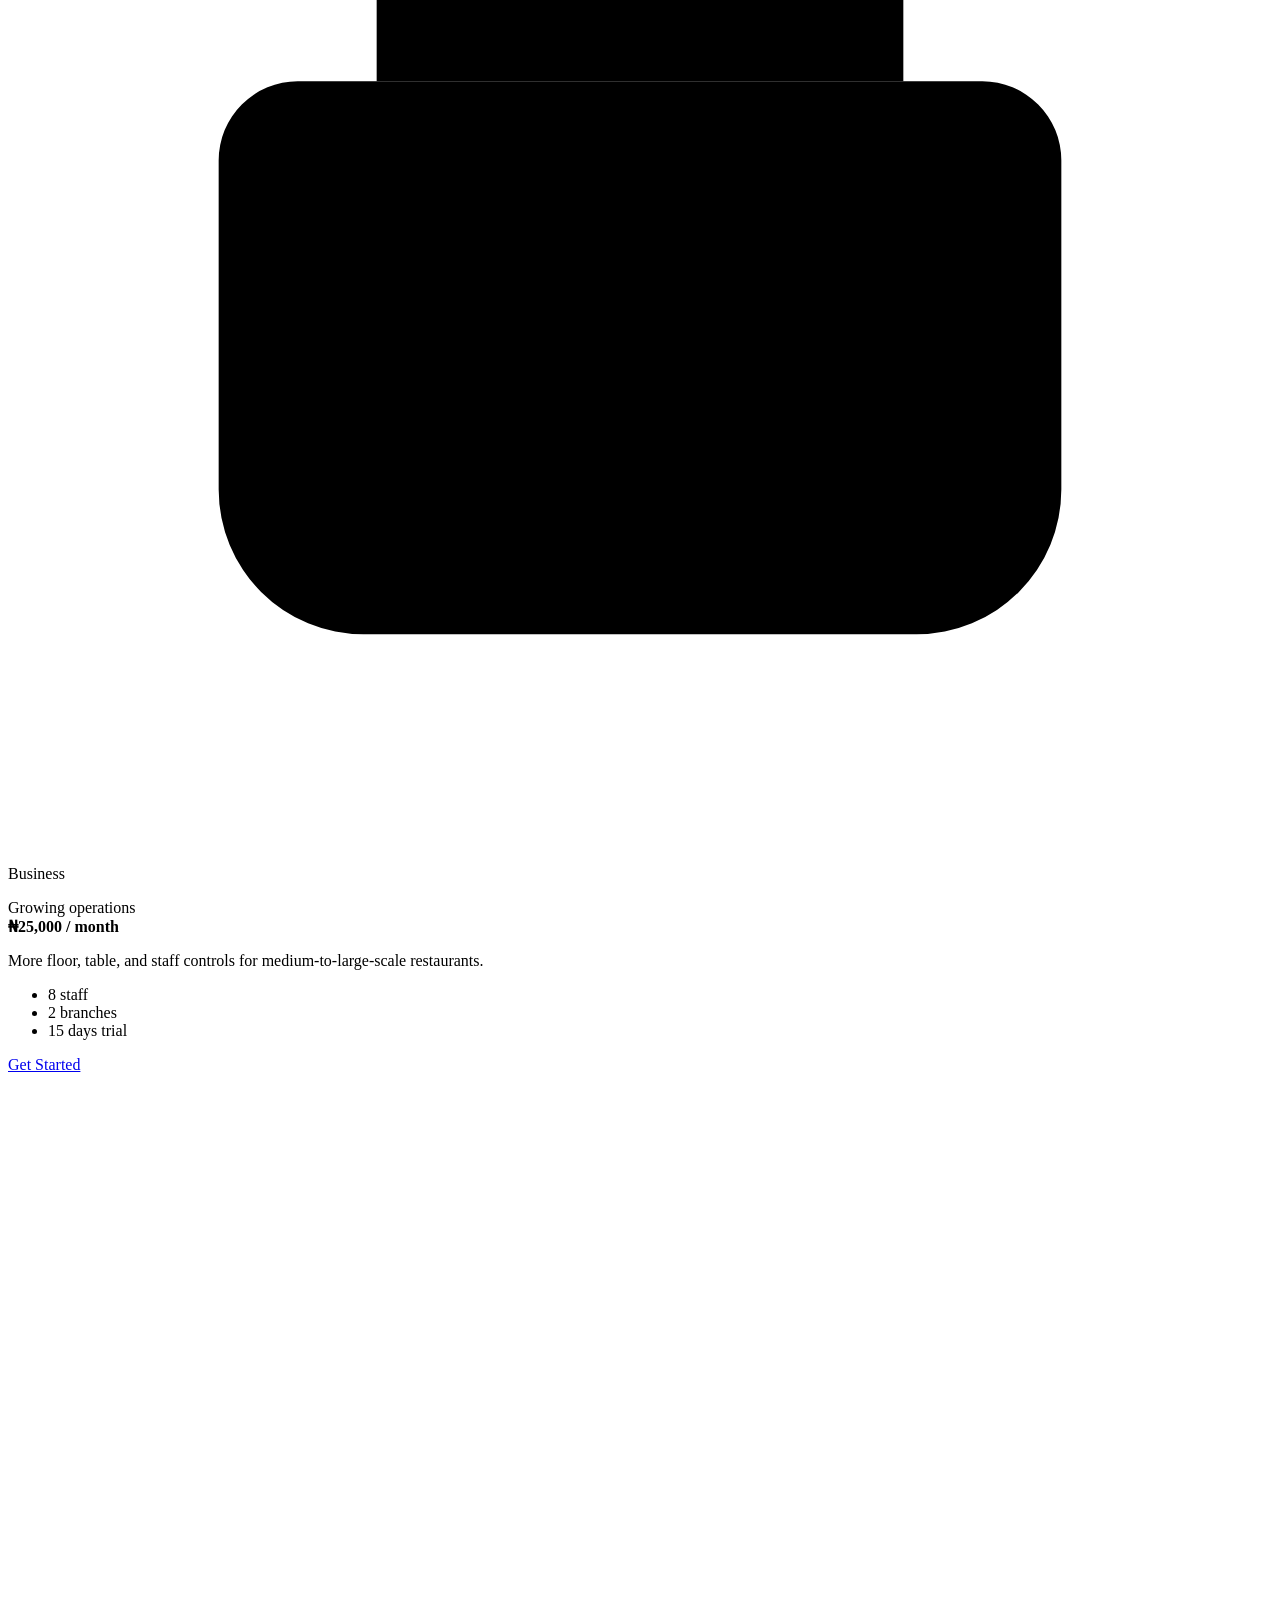
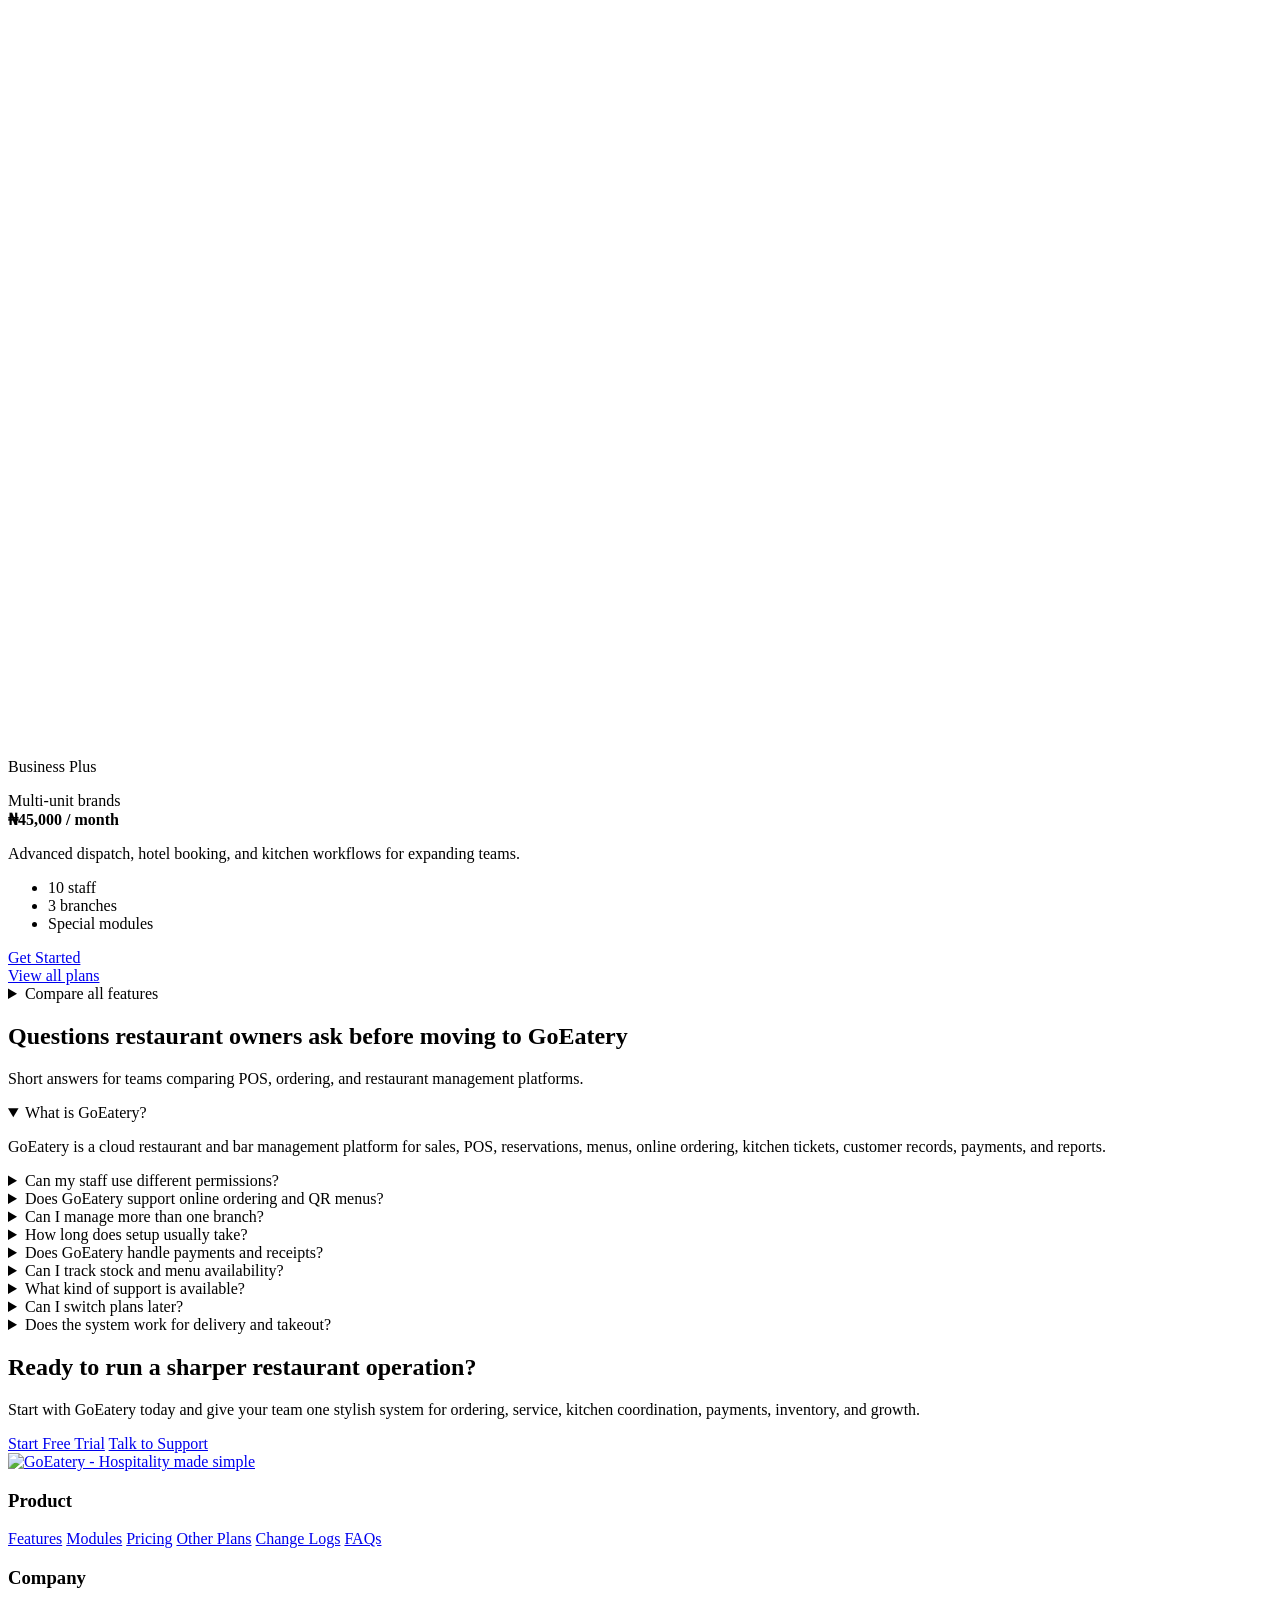
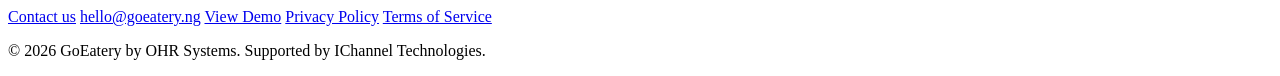
==== commit 8d5d21a2: "Refactor pricing section layout and improve responsiveness" ====
--- a/index.html
+++ b/index.html
@@ -439,11 +439,12 @@
               <a class="button button-dark" href="https://goeatery.ng/restaurant-signup">Get Started</a>
             </article>
           </div>
-          <a class="pricing-other-link" href="/home/pricing.html">Other plans</a>
-
-          <details class="pricing-compare">
-            <summary>Compare all features</summary>
-            <div class="pricing-feature-matrix" role="table" aria-label="GoEatery plan feature comparison">
+          <div class="pricing-card-actions">
+            <a class="pricing-other-link" href="/home/pricing.html">View all plans</a>
+
+            <details class="pricing-compare">
+              <summary>Compare all features</summary>
+              <div class="pricing-feature-matrix" role="table" aria-label="GoEatery plan feature comparison">
               <div class="feature-row feature-row-head" role="row">
                 <span role="columnheader">Feature</span>
                 <span role="columnheader">Standard</span>
@@ -570,8 +571,9 @@
                 <span class="feature-status is-included" role="cell">Included</span>
                 <span class="feature-status is-included" role="cell">Included</span>
               </div>
-            </div>
-          </details>
+              </div>
+            </details>
+          </div>
         </div>
       </section>
 
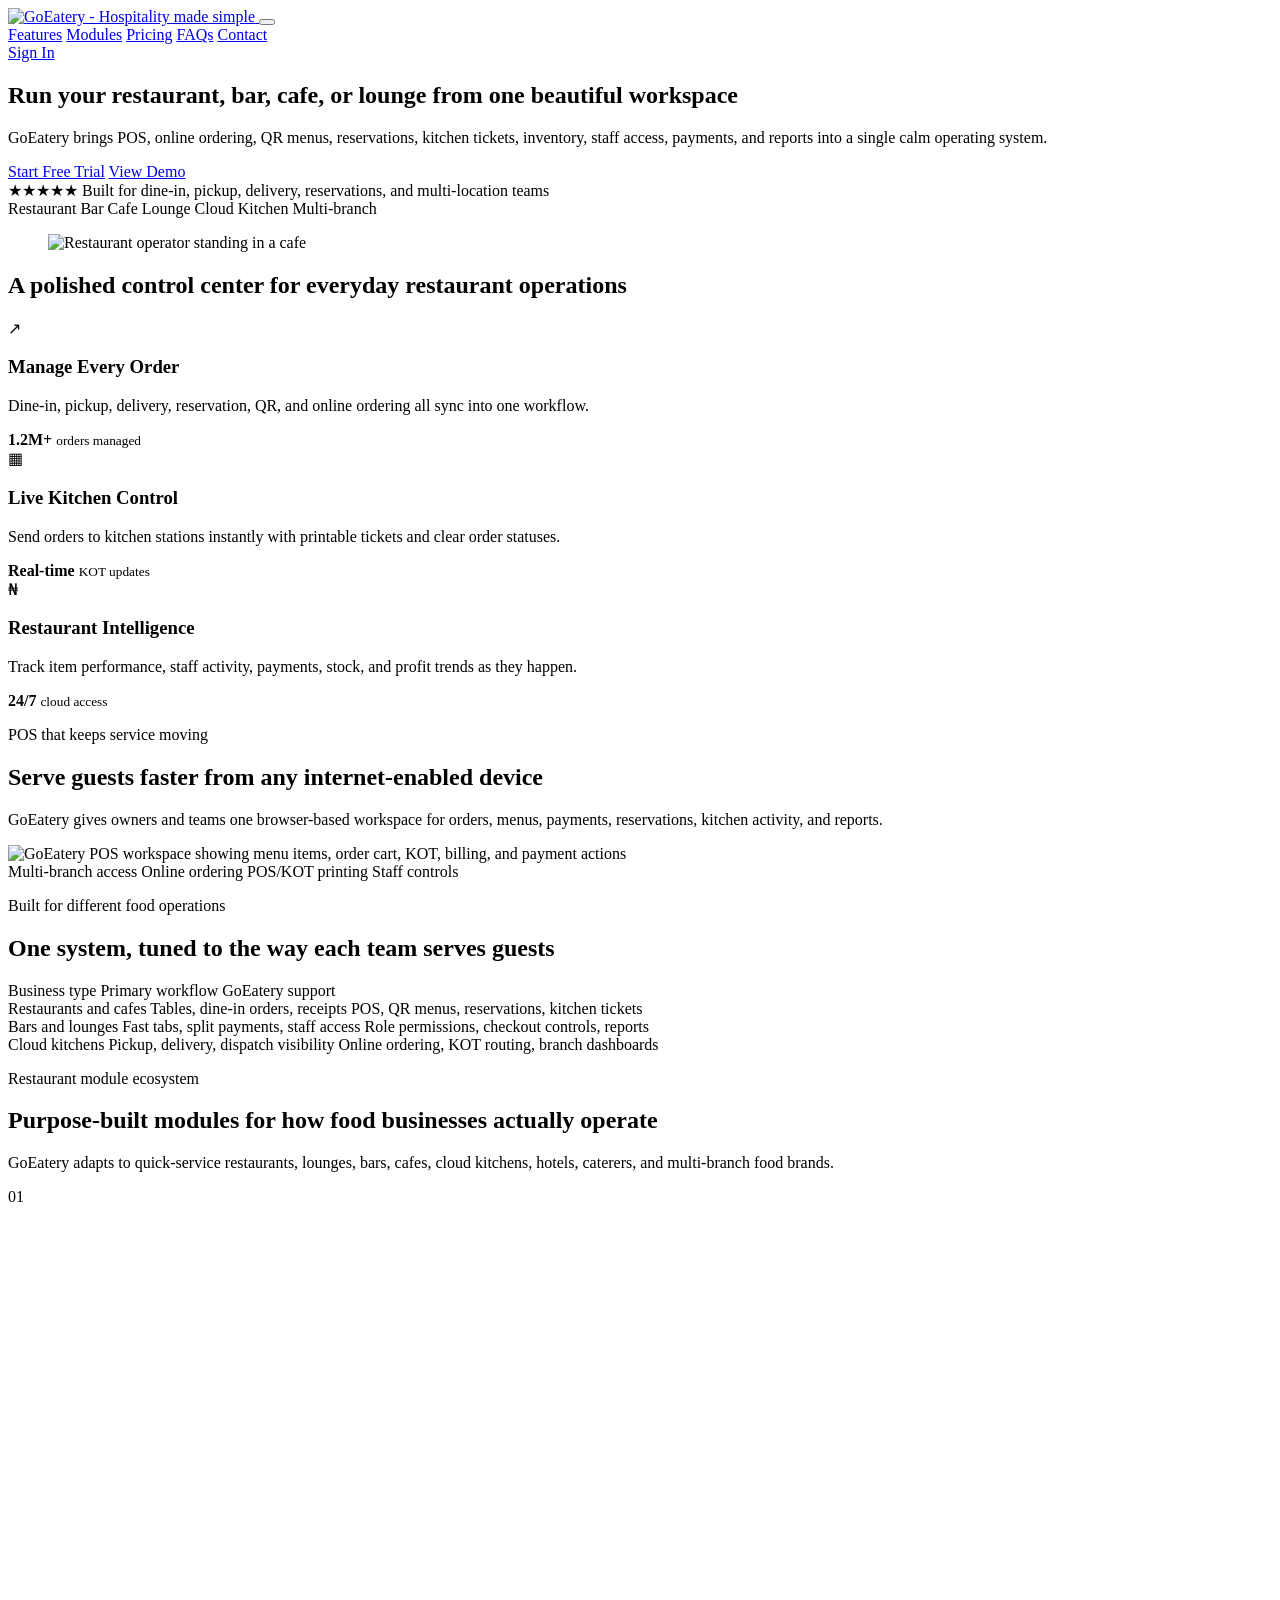
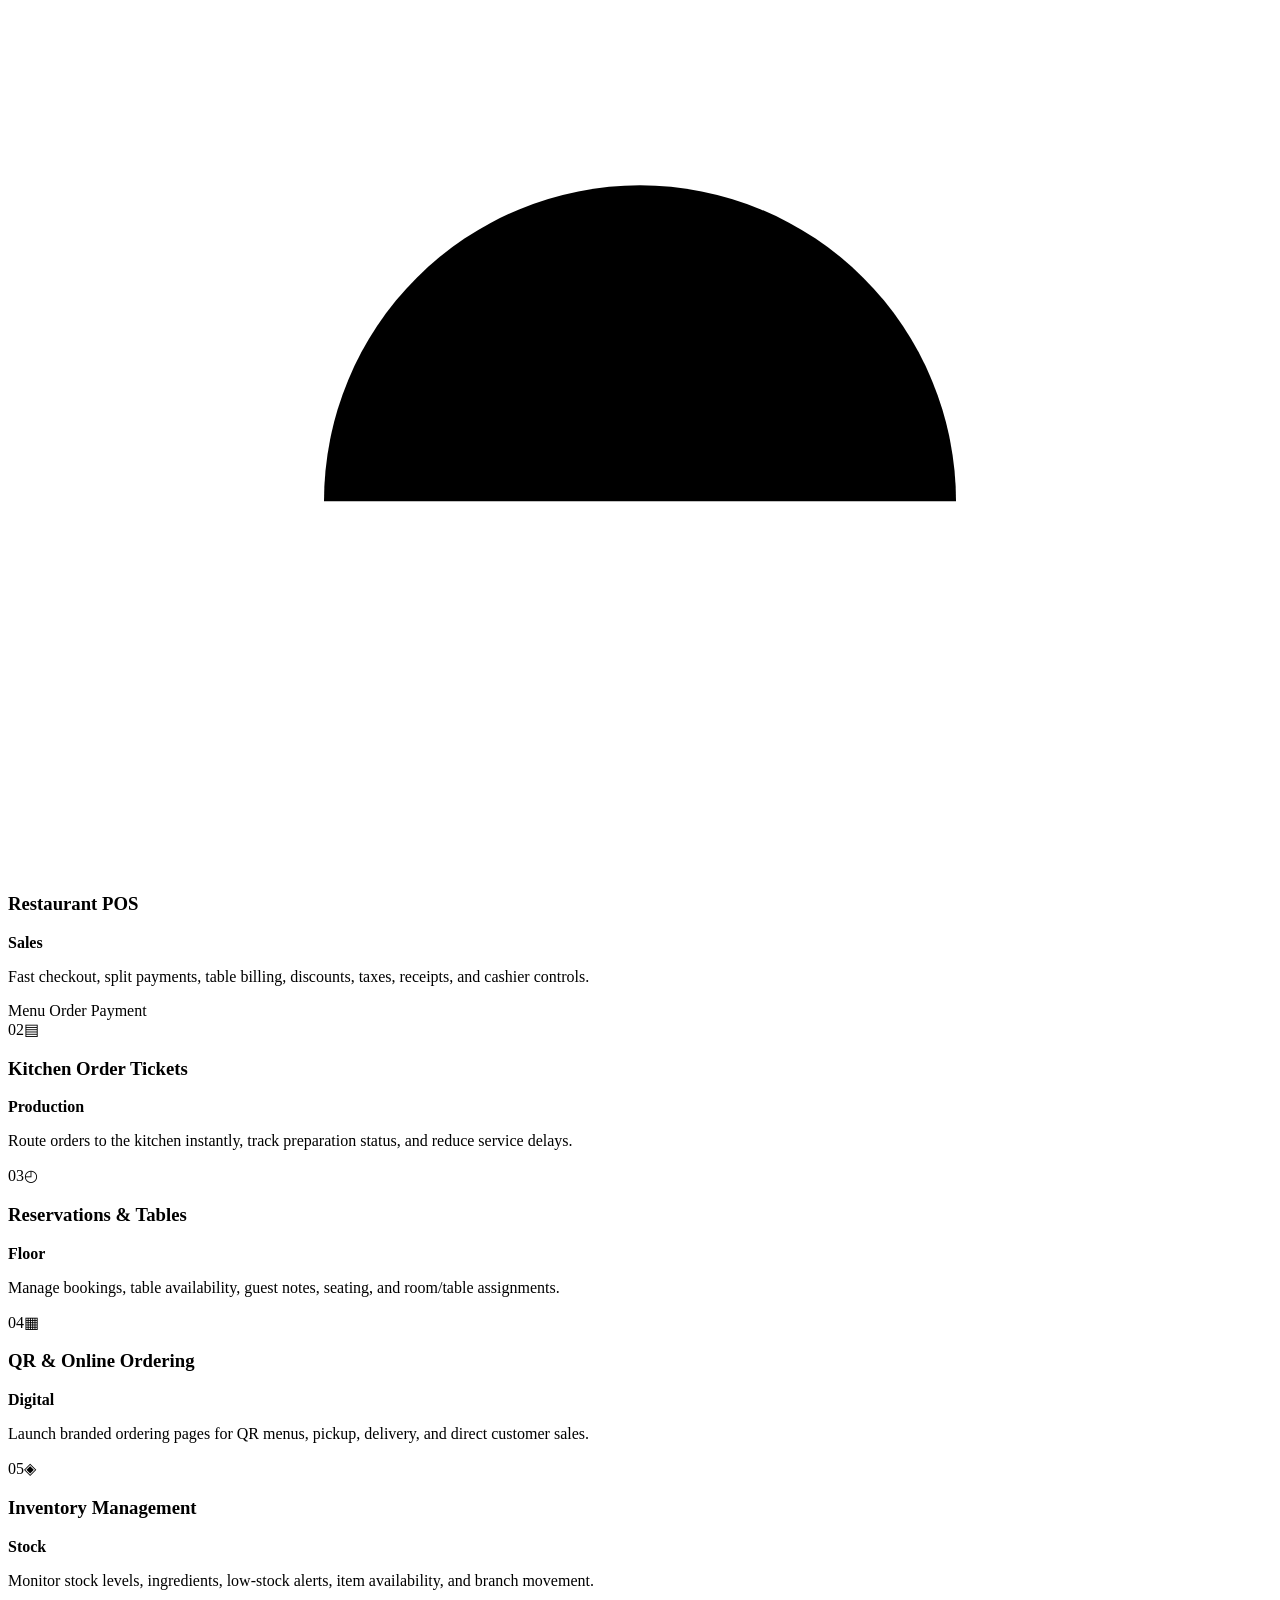
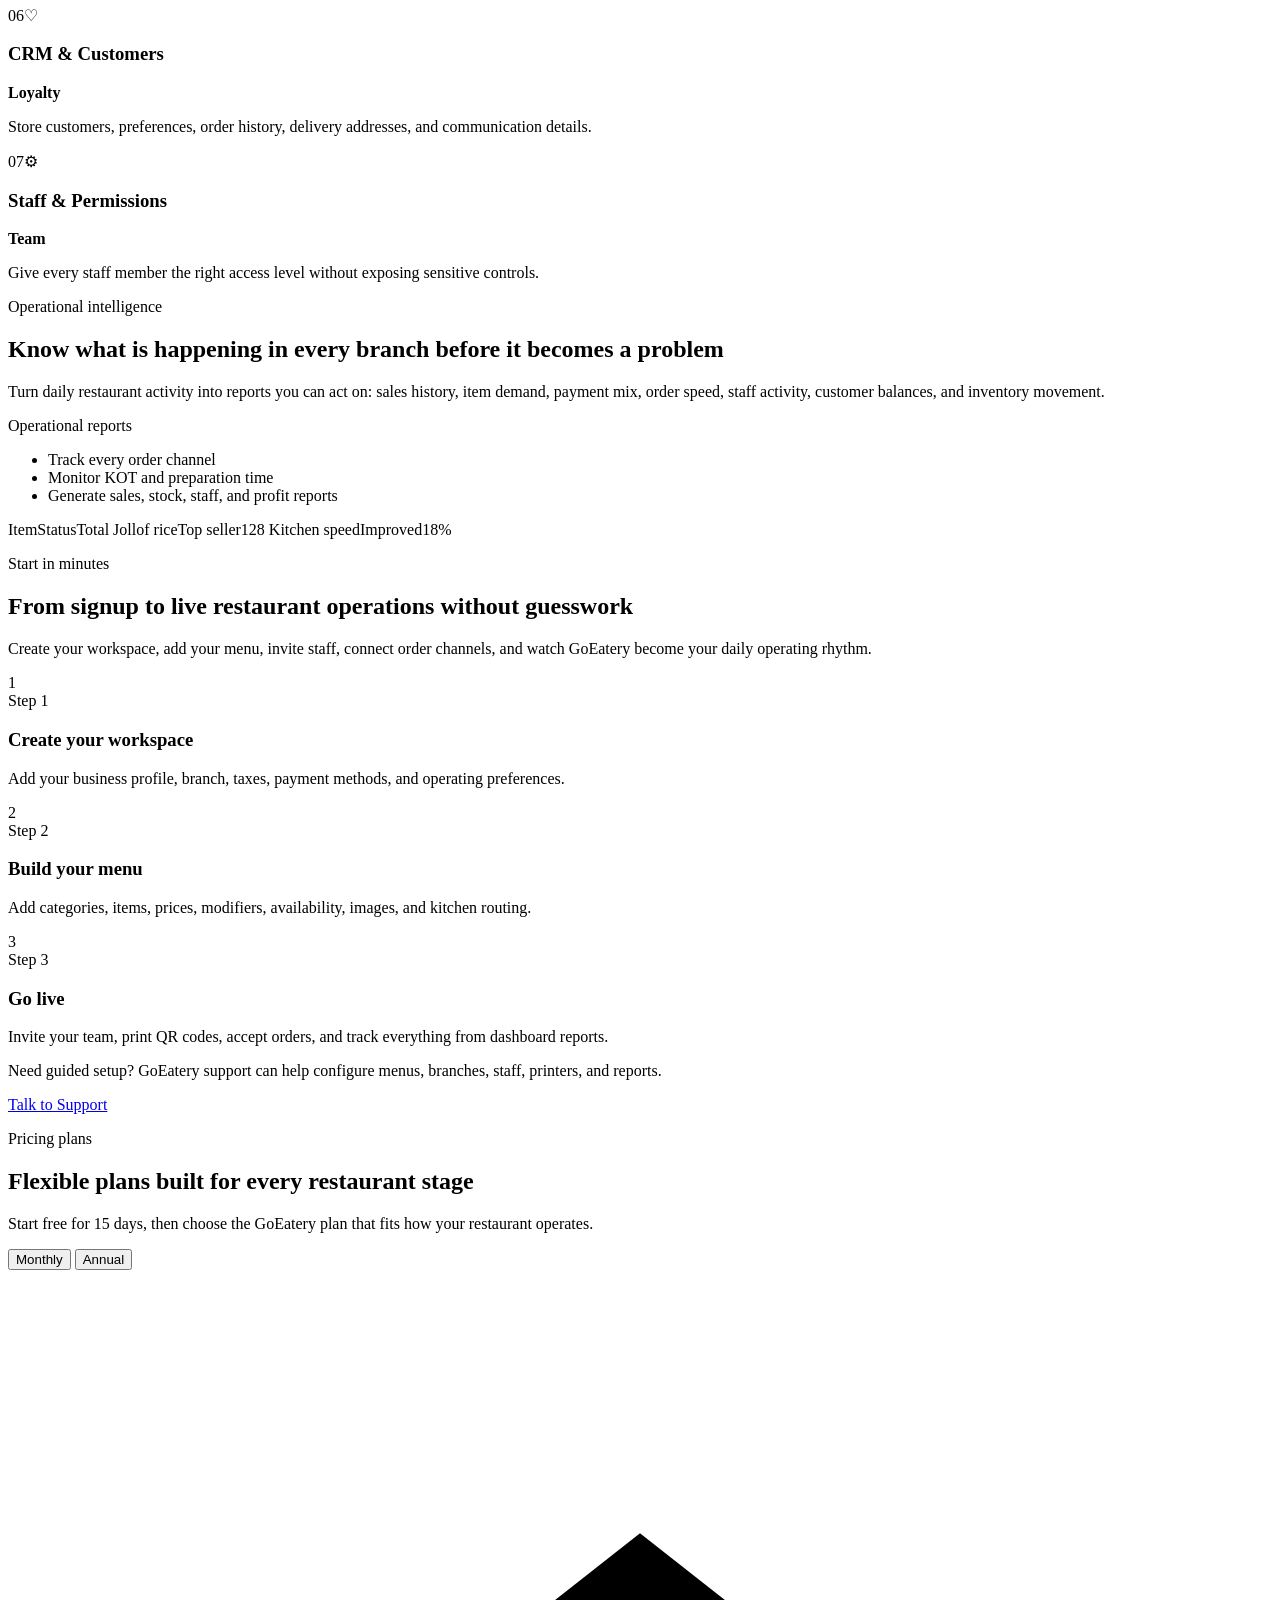
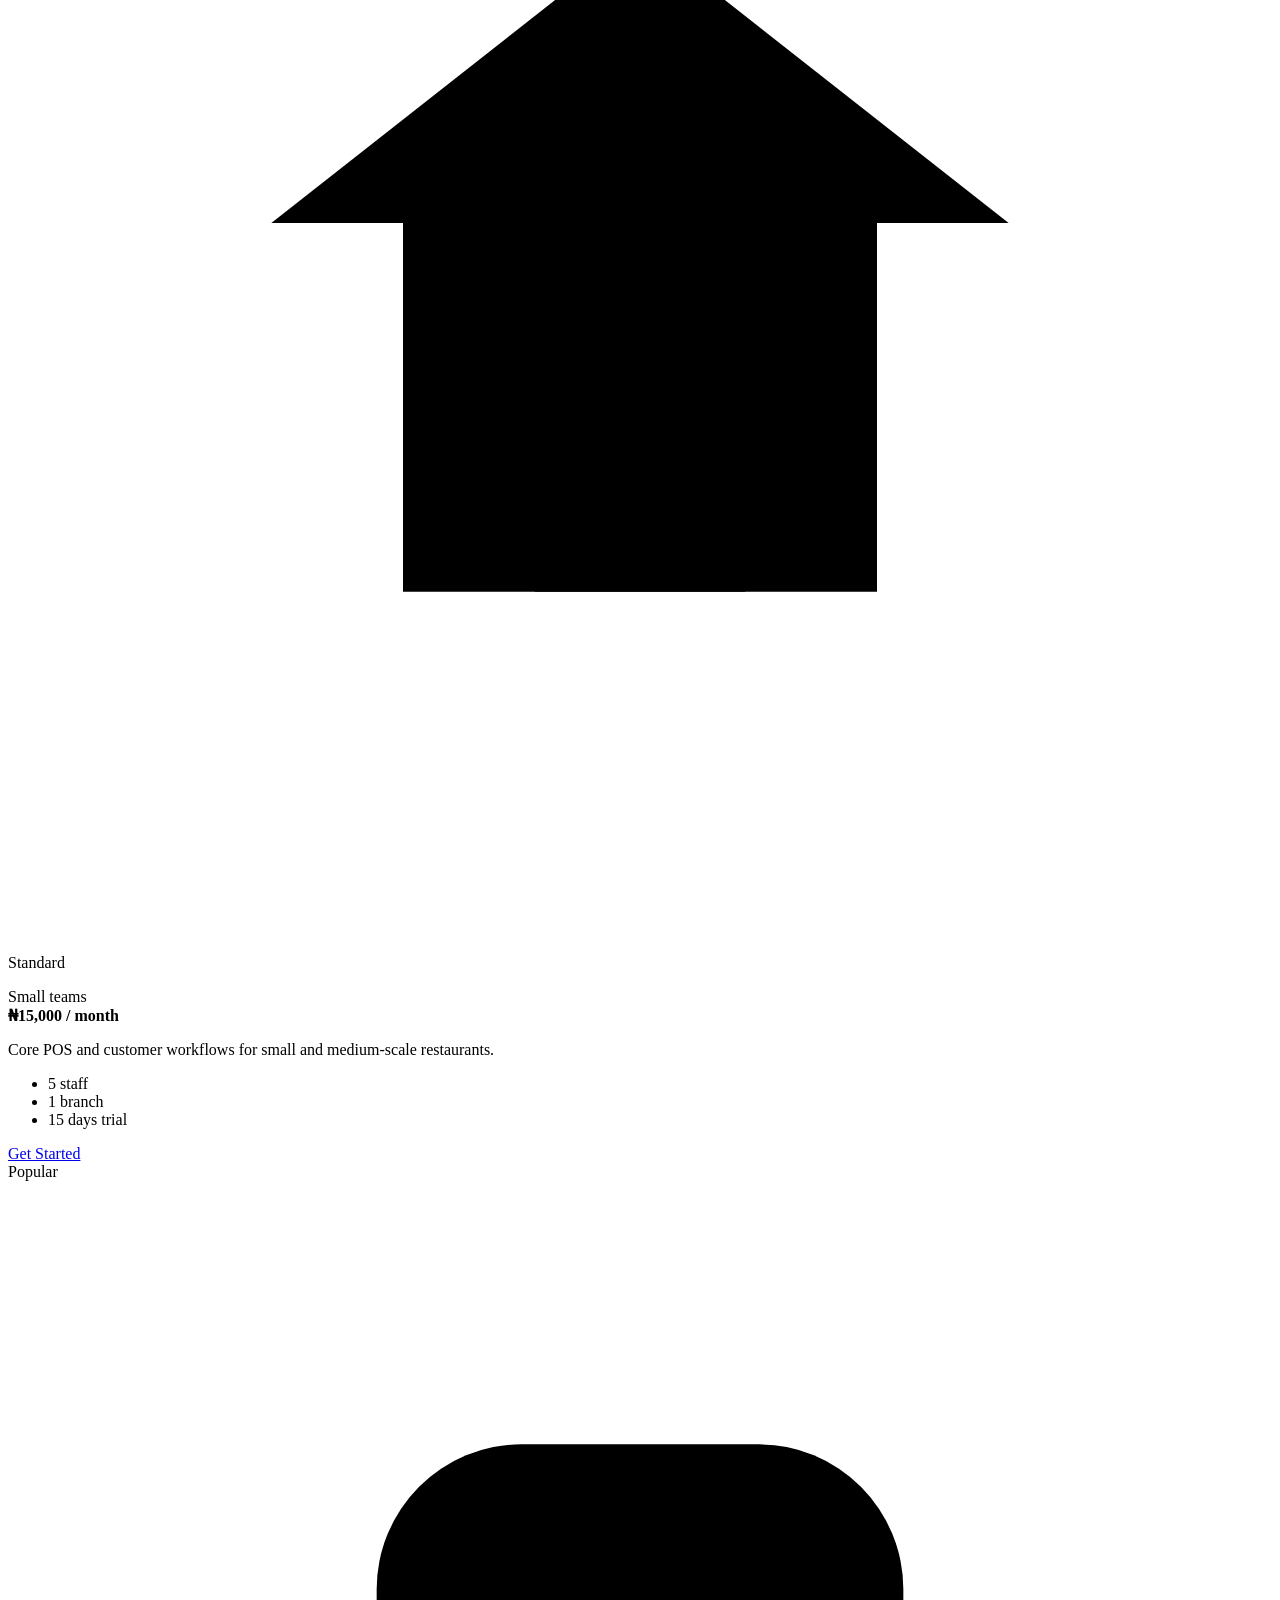
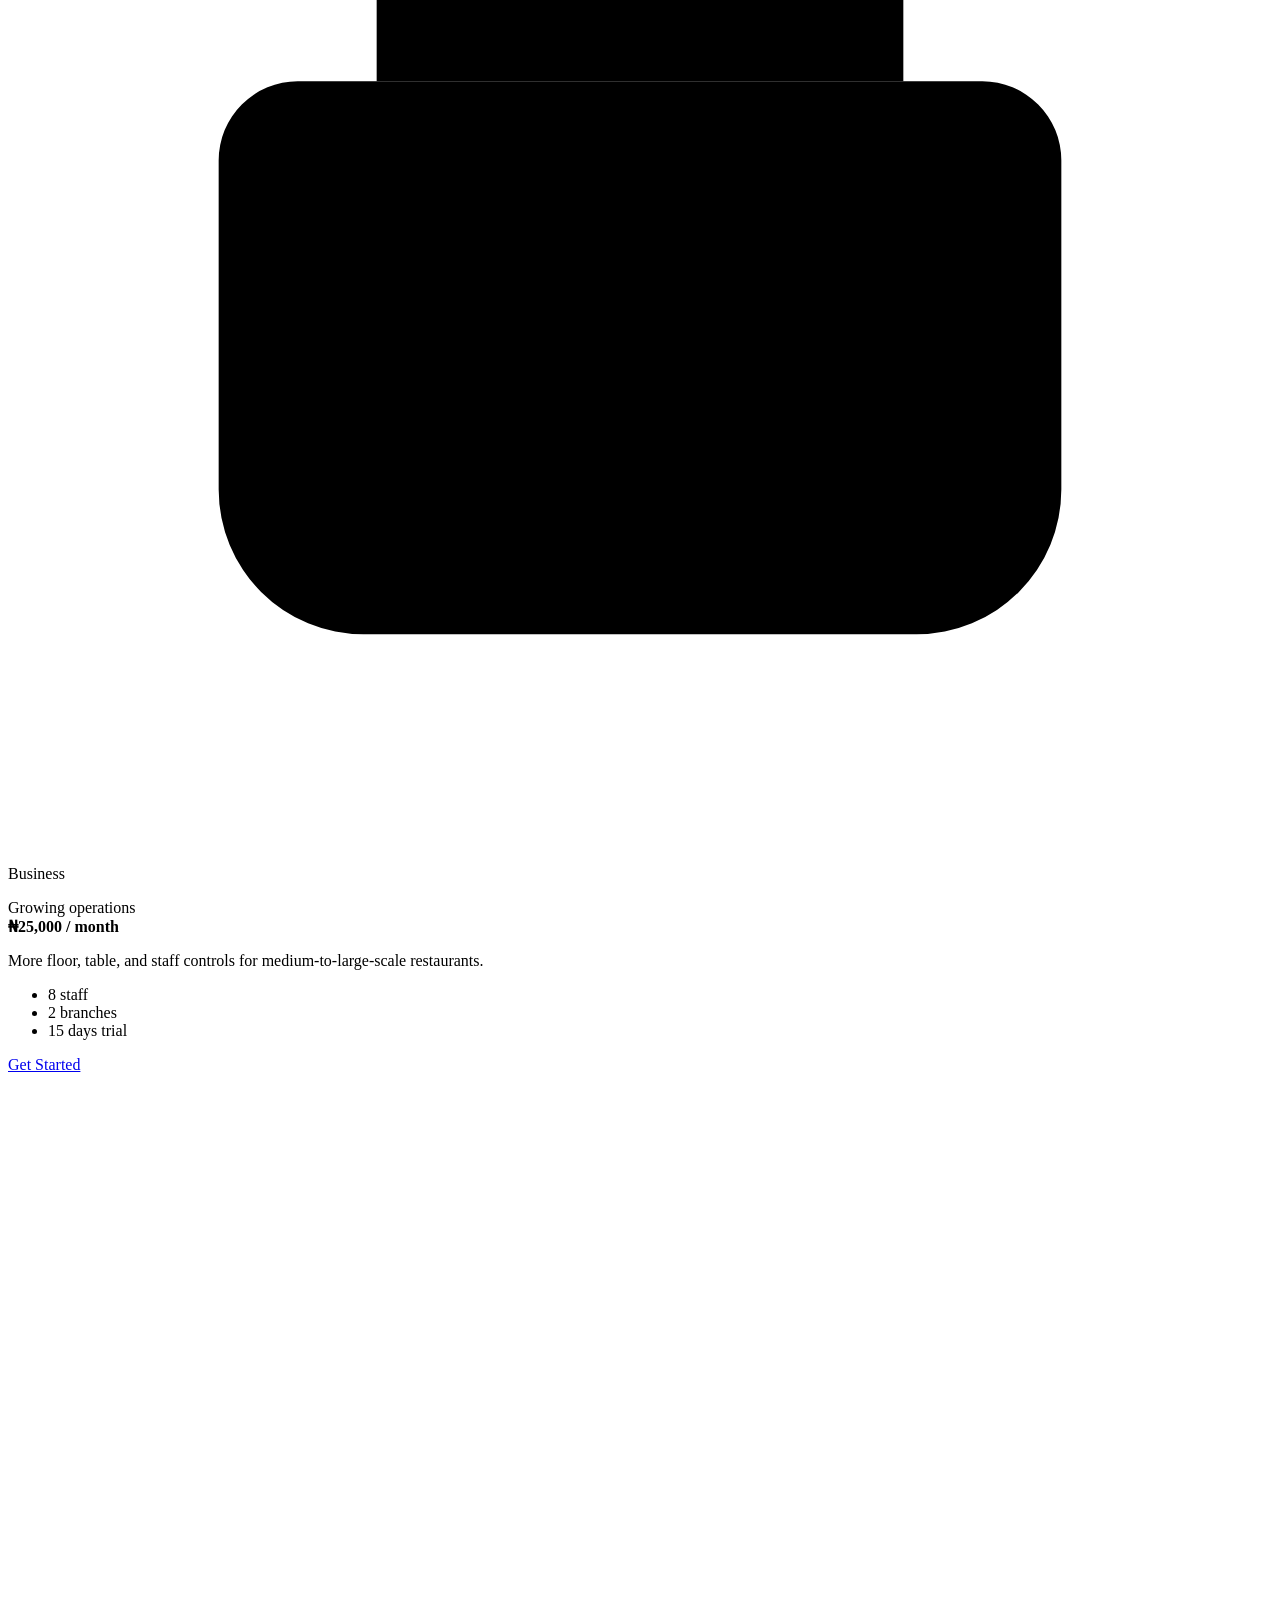
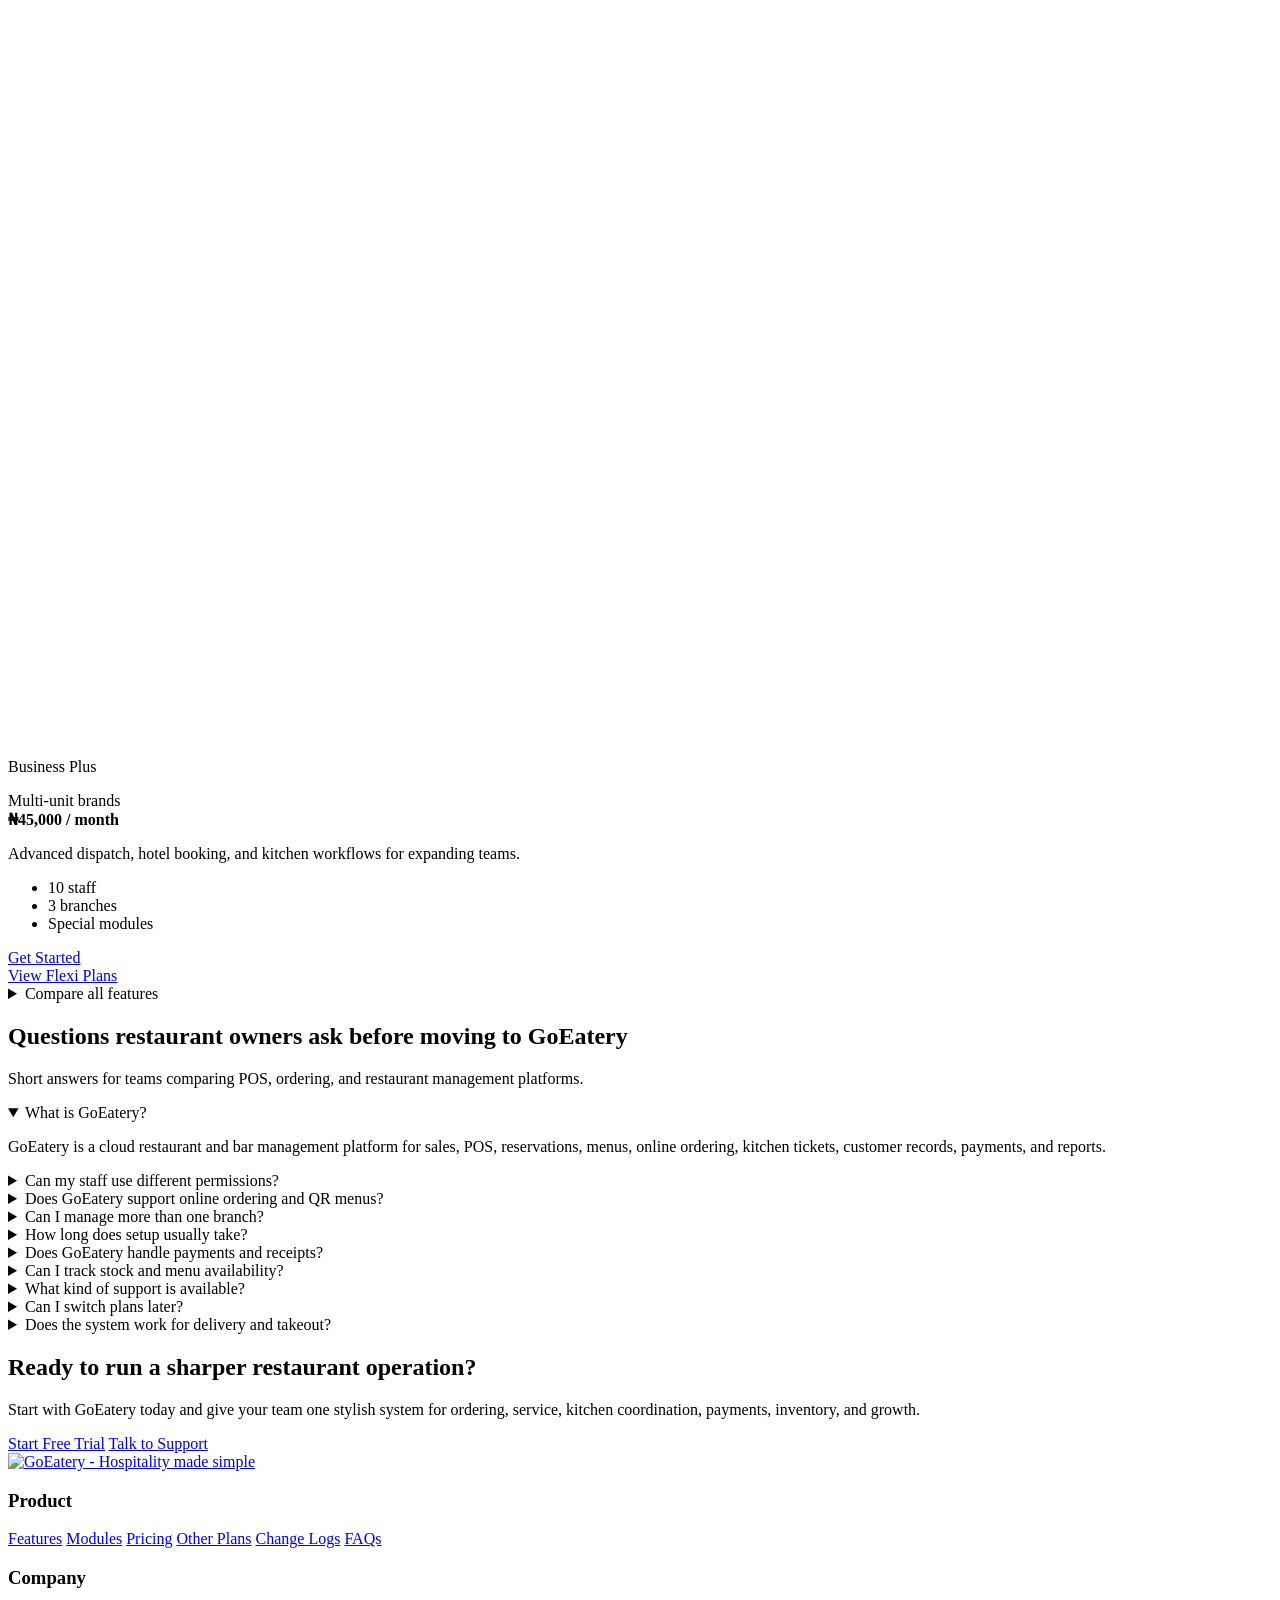
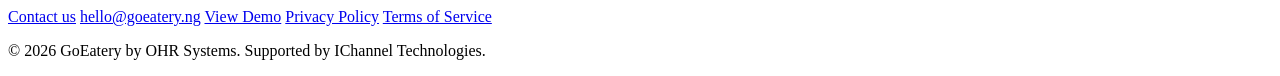
==== commit 2da5840c: "Update pricing card actions layout and improve feature comparison display" ====
--- a/index.html
+++ b/index.html
@@ -440,7 +440,7 @@
             </article>
           </div>
           <div class="pricing-card-actions">
-            <a class="pricing-other-link" href="/home/pricing.html">View all plans</a>
+            <a class="pricing-other-link" href="/home/pricing.html">View Flexi Plans</a>
 
             <details class="pricing-compare">
               <summary>Compare all features</summary>
